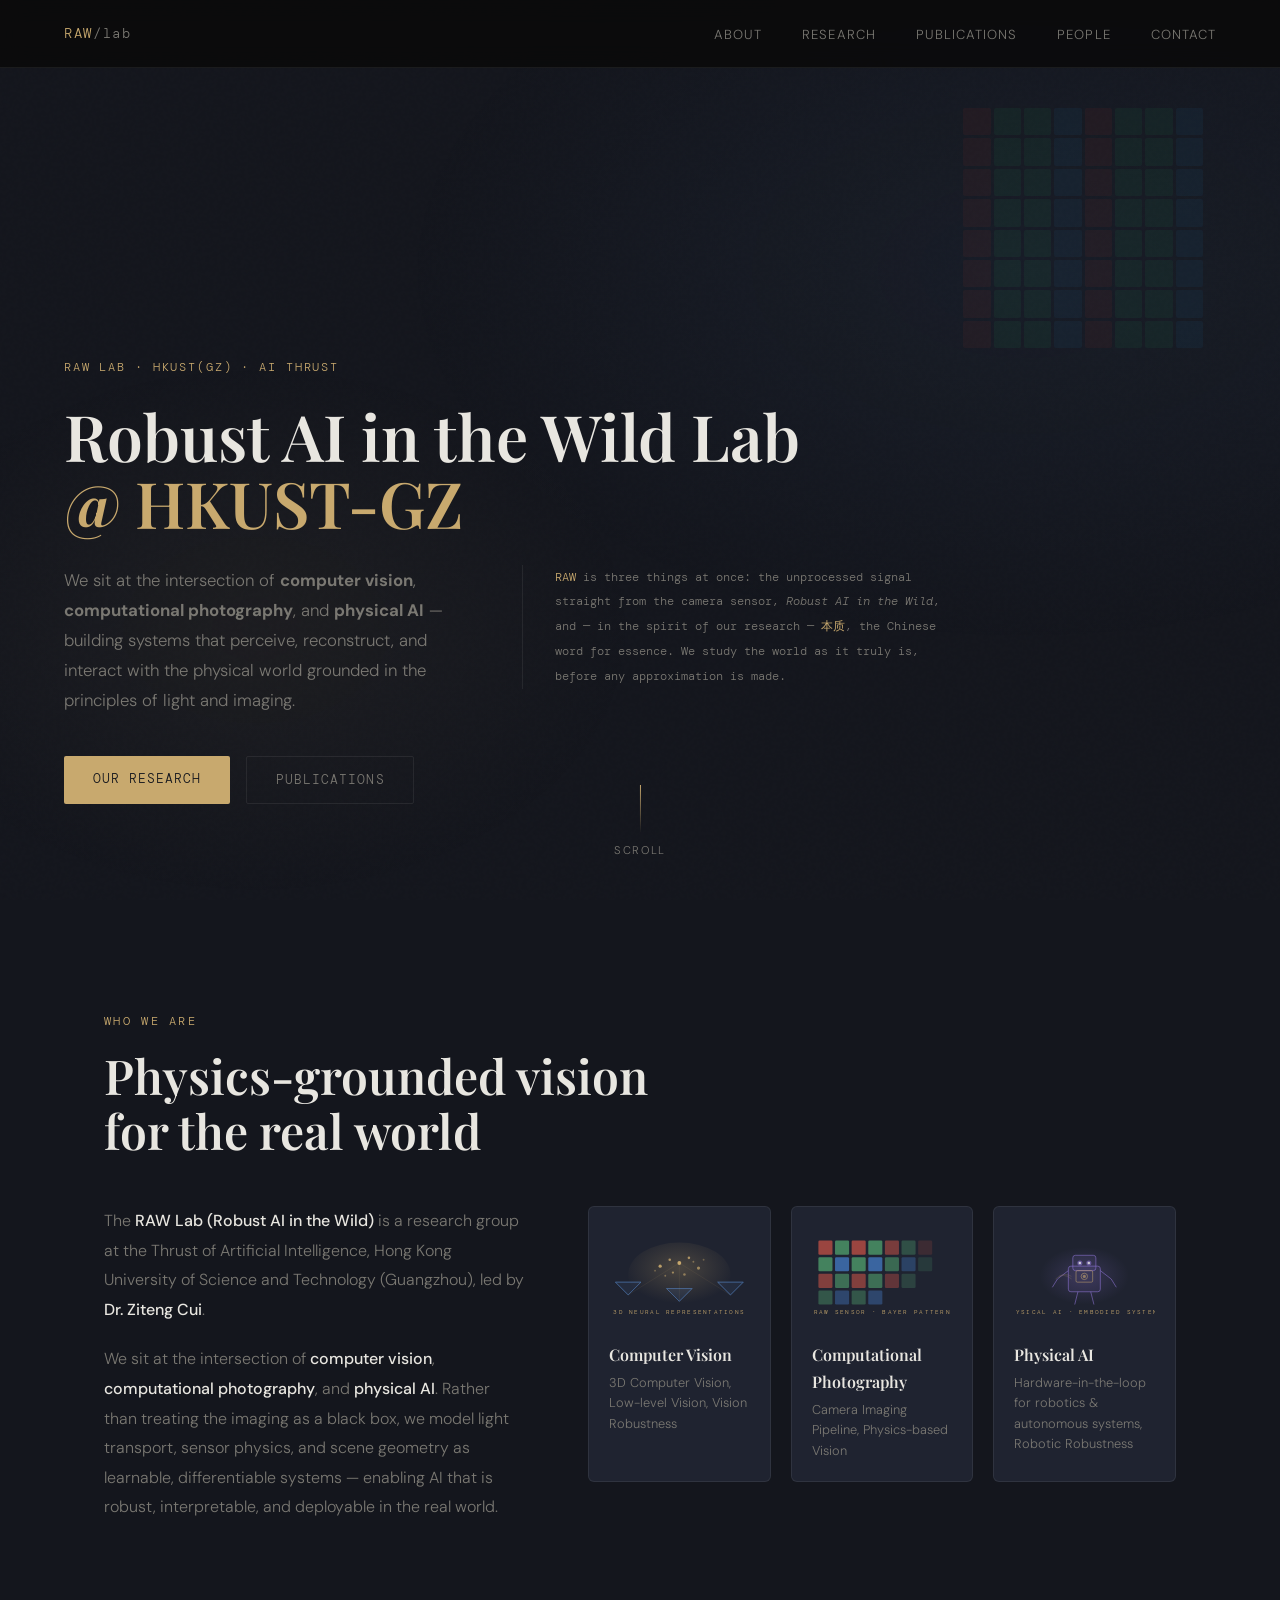
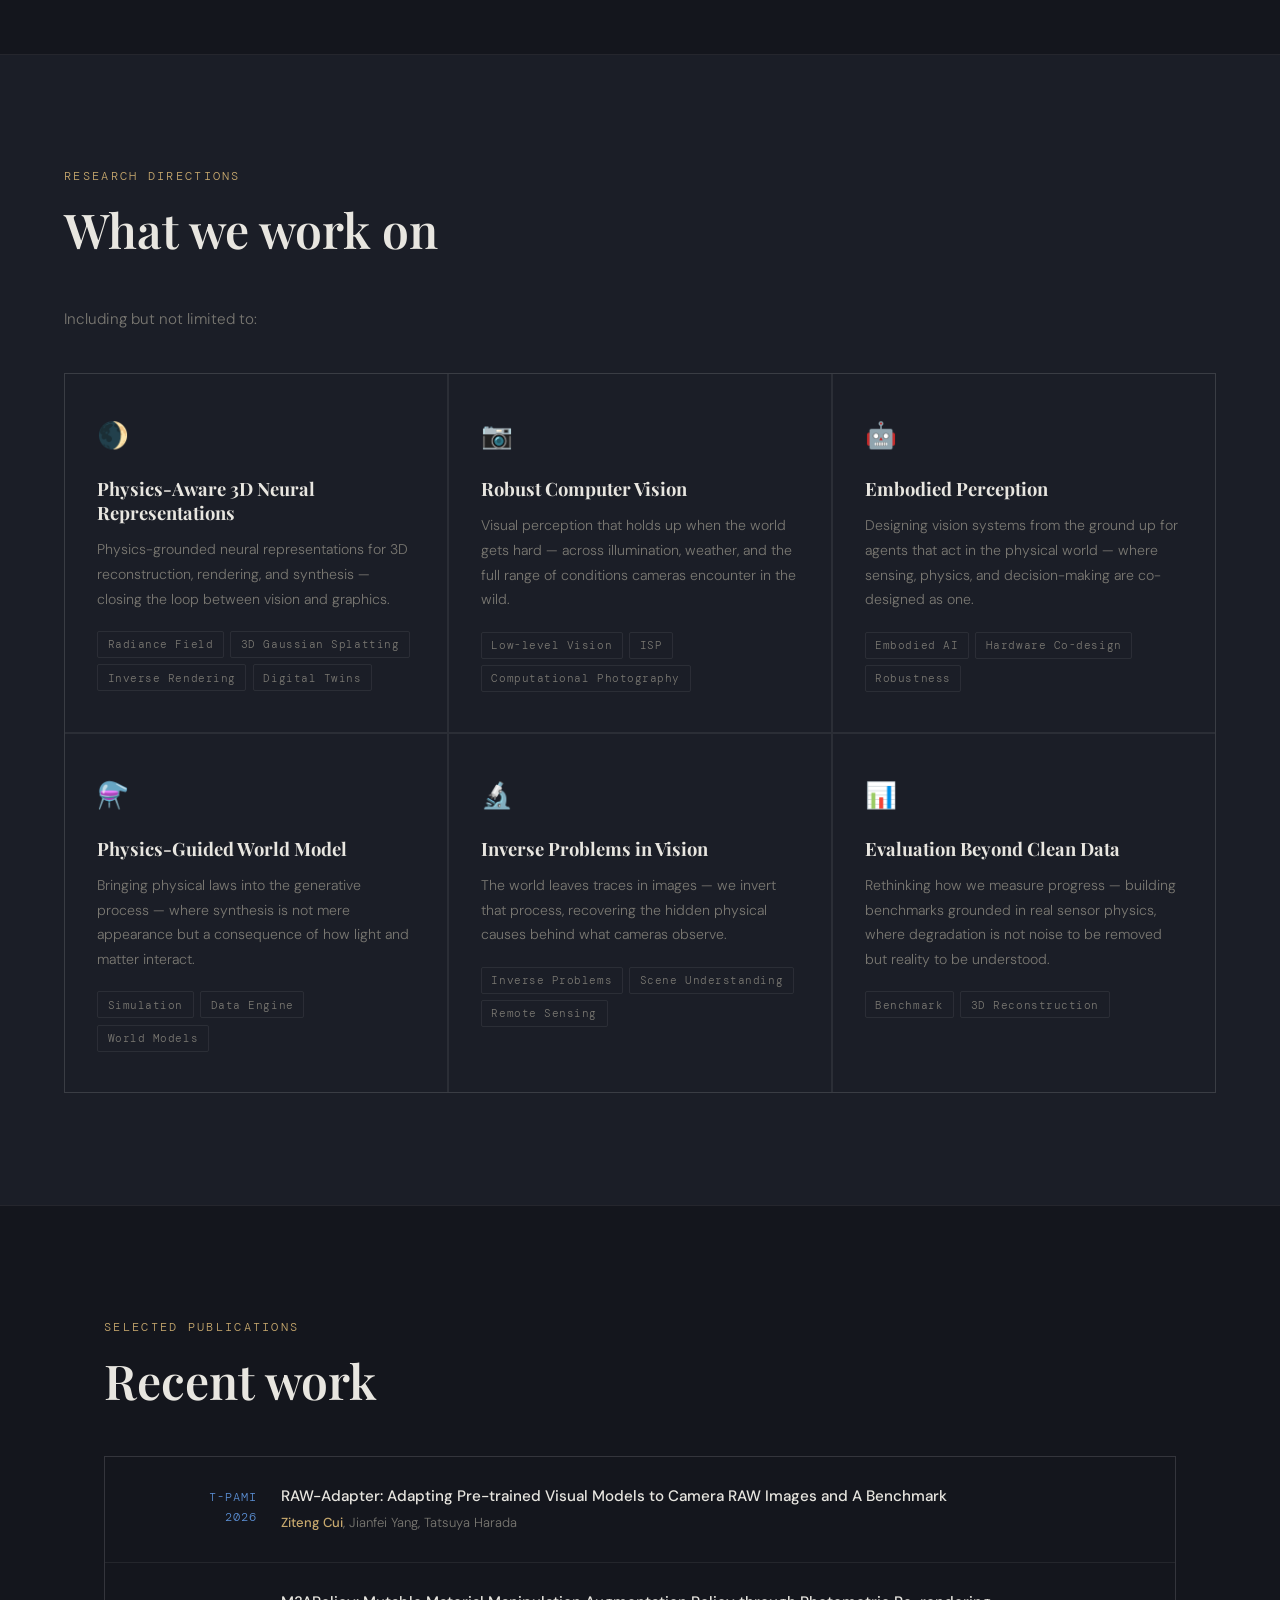
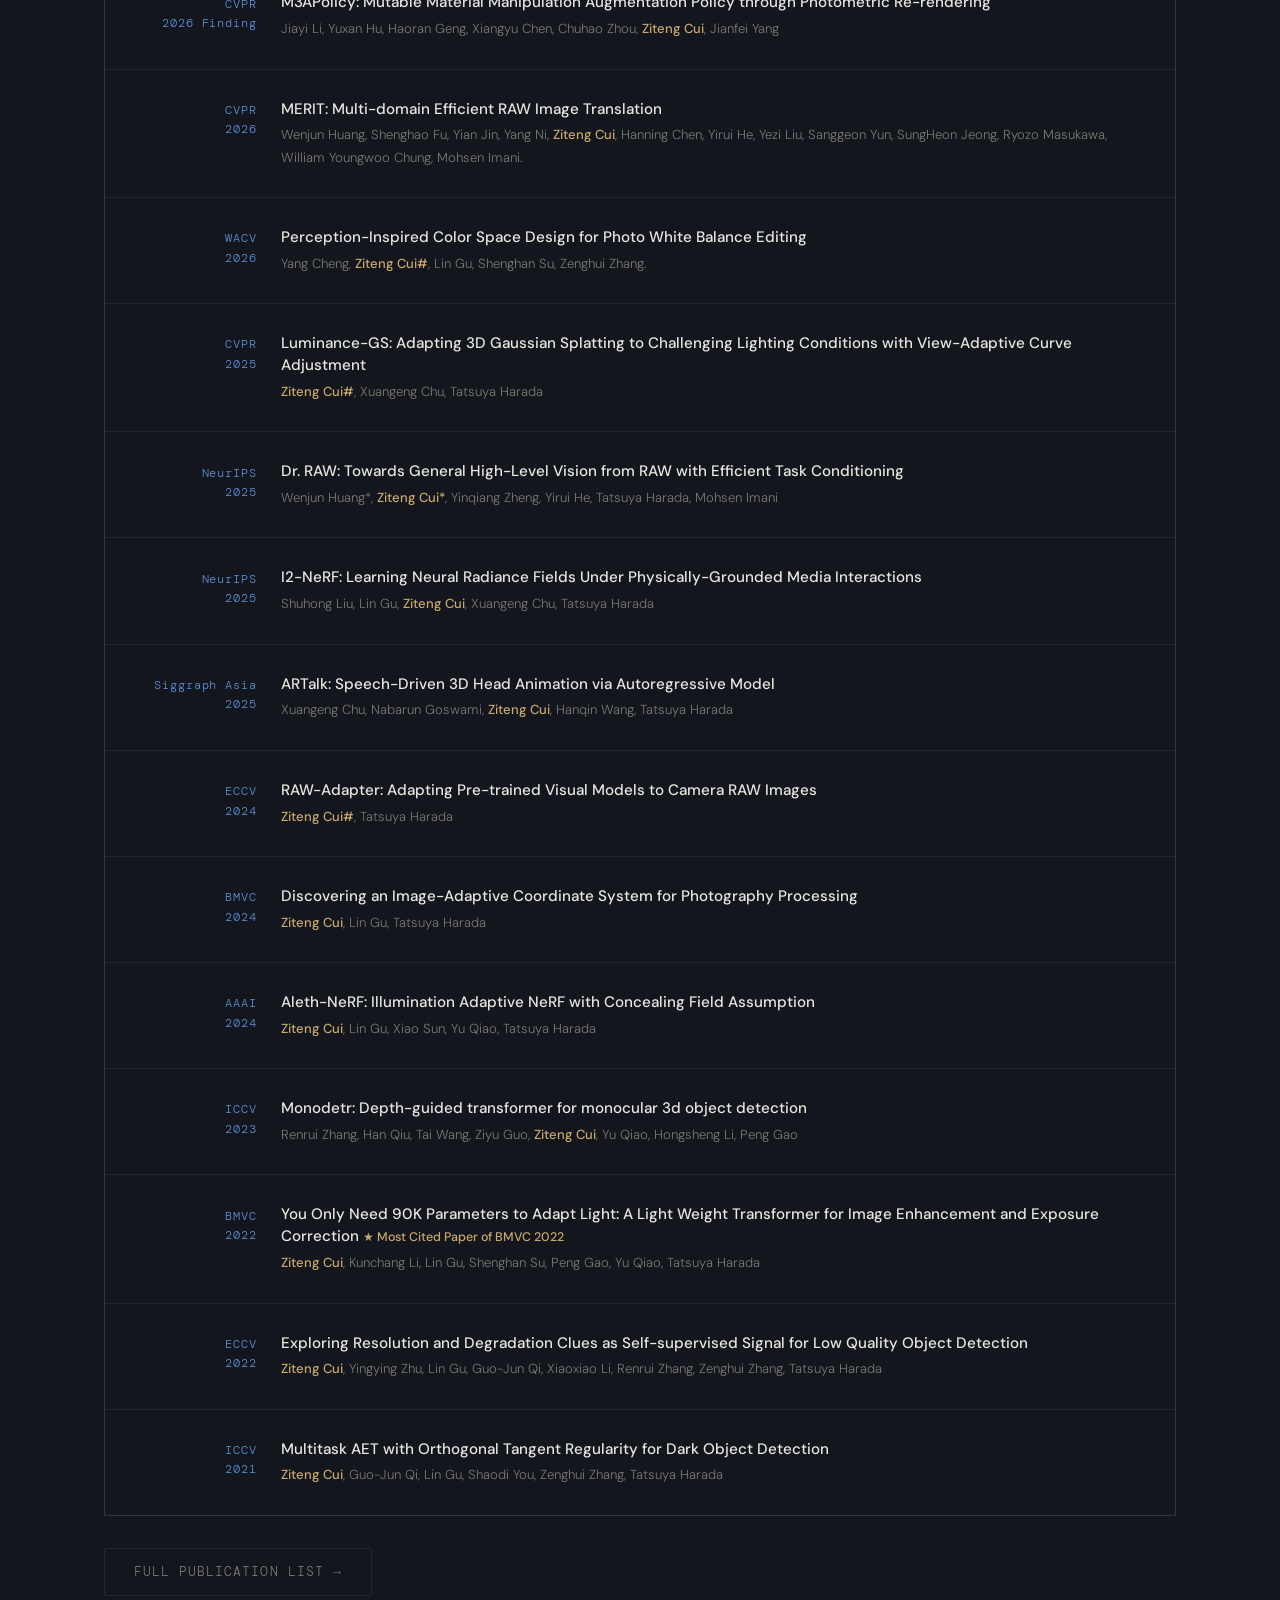
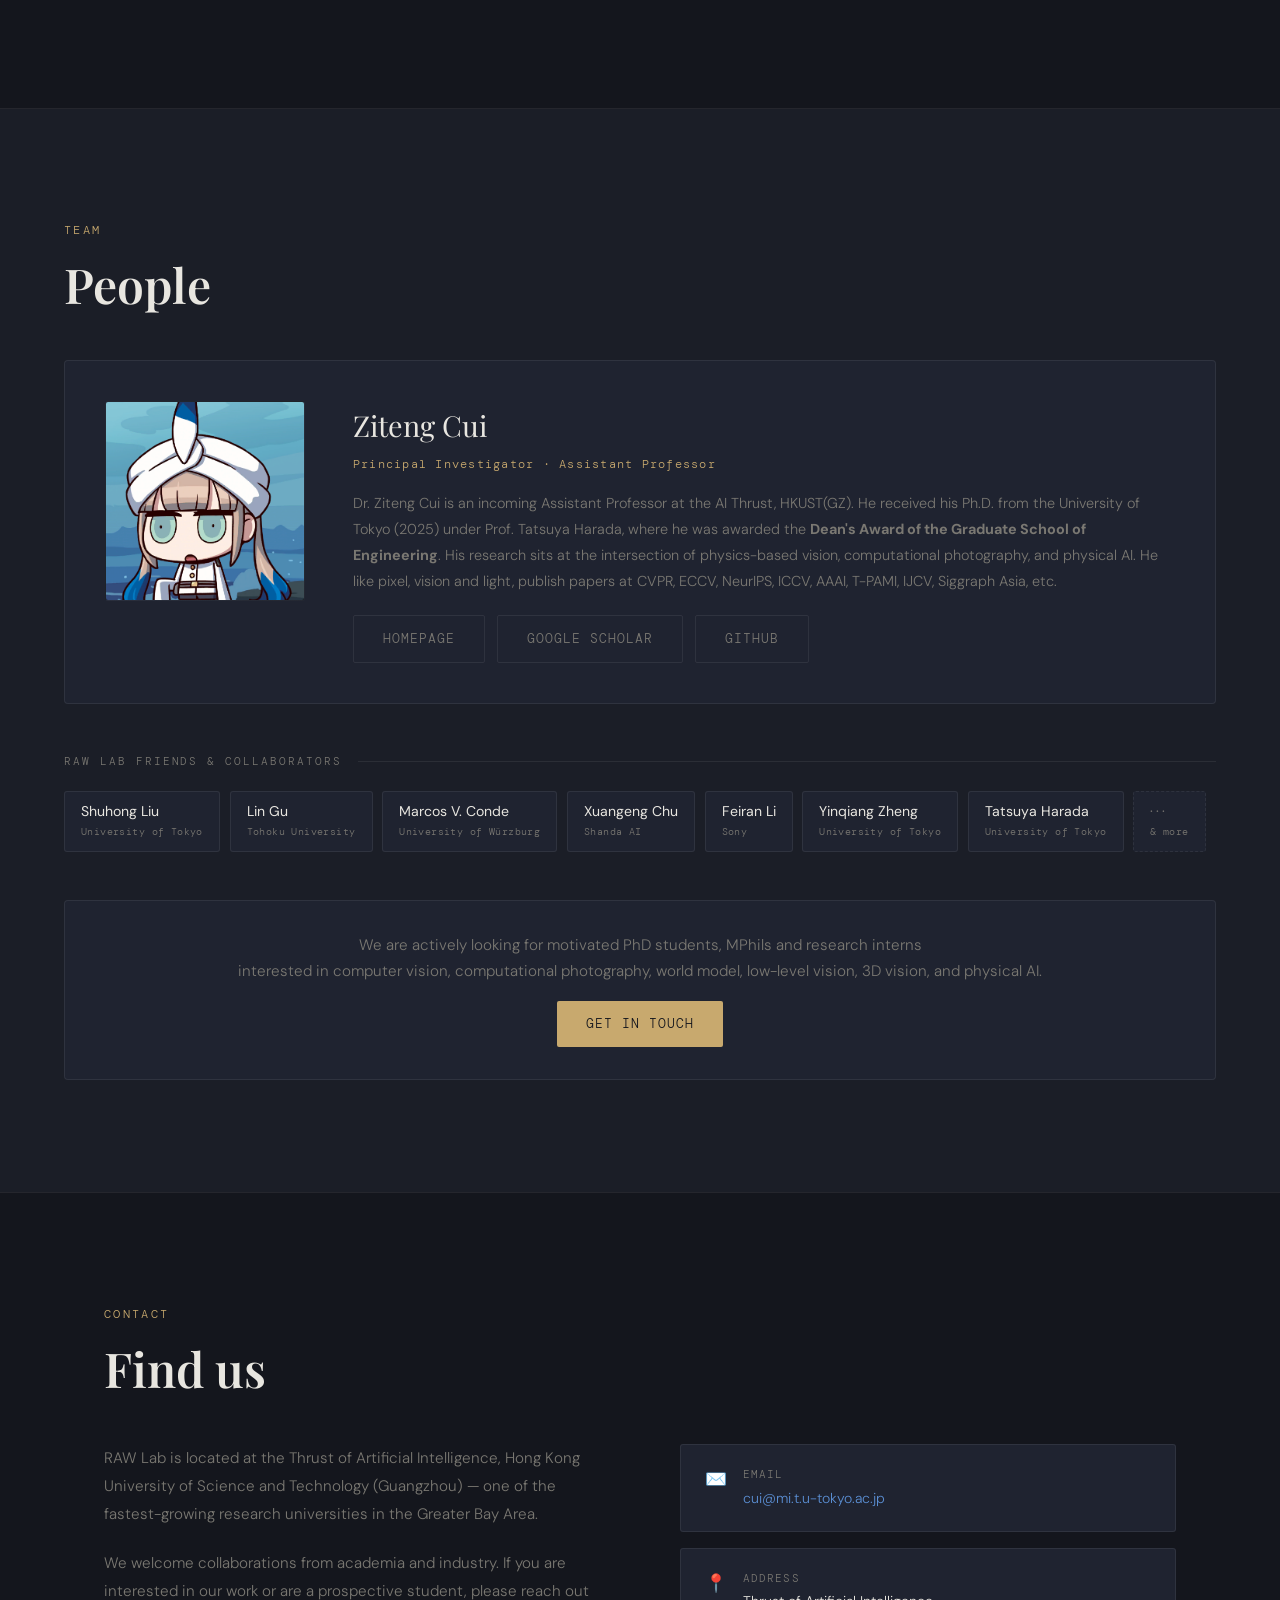
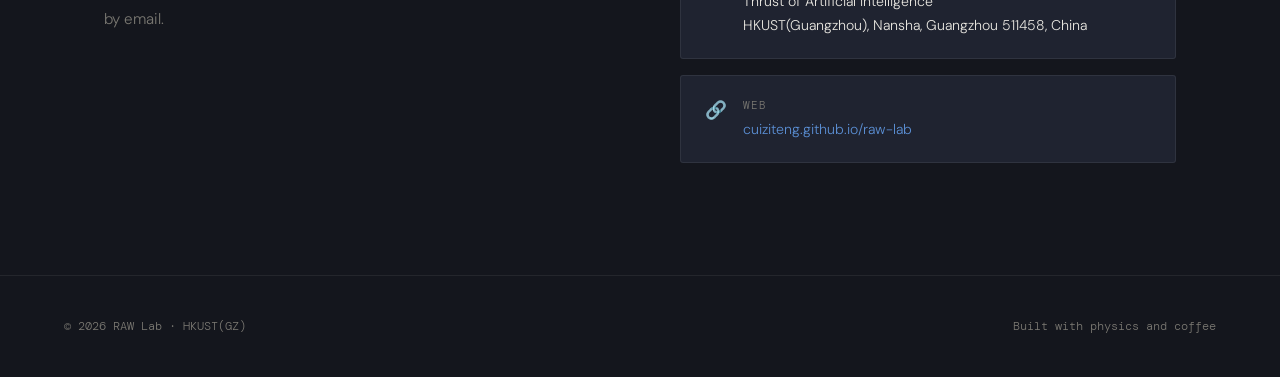
==== raw-lab/index.html @ 8337b5bf "Update index.html" ====
<!DOCTYPE html>
<html lang="en">
<head>
<meta charset="UTF-8">
<meta name="viewport" content="width=device-width, initial-scale=1.0">
<title>RAW Lab — Robust AI in the Wild</title>
<link rel="preconnect" href="https://fonts.googleapis.com">
<link href="https://fonts.googleapis.com/css2?family=Playfair+Display:wght@400;600;700&family=DM+Sans:wght@300;400;500&family=DM+Mono:wght@400;500&display=swap" rel="stylesheet">
<style>
  :root {
    --black: #14161d; --dark: #1b1e27; --card: #1f2330;
    --border: rgba(255,255,255,0.07); --accent: #c8a96e; --accent2: #5b8fd4;
    --text: #e8e6e0; --muted: #7a7872;
    --serif: 'Playfair Display', Georgia, serif;
    --sans: 'DM Sans', sans-serif; --mono: 'DM Mono', monospace;
  }
  *, *::before, *::after { box-sizing: border-box; margin: 0; padding: 0; }
  html { scroll-behavior: smooth; }
  body { background: var(--black); color: var(--text); font-family: var(--sans); font-weight: 300; line-height: 1.7; overflow-x: hidden; }
  body::before {
    content: ''; position: fixed; inset: 0; z-index: 0; pointer-events: none;
    background-image: url("data:image/svg+xml,%3Csvg viewBox='0 0 256 256' xmlns='http://www.w3.org/2000/svg'%3E%3Cfilter id='noise'%3E%3CfeTurbulence type='fractalNoise' baseFrequency='0.9' numOctaves='4' stitchTiles='stitch'/%3E%3C/filter%3E%3Crect width='100%25' height='100%25' filter='url(%23noise)' opacity='0.03'/%3E%3C/svg%3E");
    opacity: 0.4;
  }
  nav {
    position: fixed; top: 0; left: 0; right: 0; z-index: 100;
    display: flex; align-items: center; justify-content: space-between;
    padding: 1.25rem 4rem; background: rgba(10,10,10,0.85);
    backdrop-filter: blur(12px); border-bottom: 1px solid var(--border);
  }
  .nav-logo { font-family: var(--mono); font-size: 0.85rem; letter-spacing: 0.12em; color: var(--accent); text-decoration: none; }
  .nav-logo span { color: var(--muted); }
  .nav-links { display: flex; gap: 2.5rem; list-style: none; }
  .nav-links a { color: var(--muted); text-decoration: none; font-size: 0.82rem; letter-spacing: 0.08em; text-transform: uppercase; transition: color 0.2s; }
  .nav-links a:hover { color: var(--text); }
  .hero { min-height: 100vh; display: flex; flex-direction: column; justify-content: flex-end; padding: 0 4rem 6rem; position: relative; overflow: hidden; }
  .hero-bg {
    position: absolute; inset: 0; z-index: 0;
    background: radial-gradient(ellipse 70% 60% at 80% 30%, rgba(91,143,212,0.06) 0%, transparent 70%), radial-gradient(ellipse 50% 50% at 20% 70%, rgba(200,169,110,0.05) 0%, transparent 60%);
  }
  .bayer { position: absolute; top: 12%; right: 6%; z-index: 0; opacity: 0.07; width: 240px; height: 240px; display: grid; grid-template-columns: repeat(8,1fr); gap: 3px; }
  .bayer-cell { border-radius: 2px; animation: blink 4s infinite; }
  .bayer-cell.r { background: #c0392b; animation-delay: calc(var(--i)*0.15s); }
  .bayer-cell.g { background: #27ae60; animation-delay: calc(var(--i)*0.1s); }
  .bayer-cell.b { background: #2980b9; animation-delay: calc(var(--i)*0.2s); }
  @keyframes blink { 0%,100% { opacity:1; } 50% { opacity:0.3; } }
  .hero-tag { font-family: var(--mono); font-size: 0.78rem; color: var(--accent); letter-spacing: 0.15em; text-transform: uppercase; margin-bottom: 1.5rem; position: relative; z-index: 1; }
  .hero-title { font-family: var(--serif); font-size: clamp(2.5rem, 5vw, 4.5rem); font-weight: 600; line-height: 1.05; position: relative; z-index: 1; max-width: 820px; }
  .hero-title em { font-style: normal; color: var(--accent); }
  .hero-sub-row { display: flex; gap: 3rem; max-width: 900px; position: relative; z-index: 1; margin-top: 1.75rem; align-items: flex-start; }
  .hero-sub { font-size: 1.05rem; color: var(--muted); line-height: 1.8; flex: 1; margin: 0; }
  .hero-sub-mono { font-family: var(--mono); font-size: 0.78rem; color: var(--muted); line-height: 2; flex: 1; border-left: 1px solid var(--border); padding-left: 2rem; }
  @media (max-width: 900px) {
    .hero-sub-row { flex-direction: column; gap: 1.25rem; }
    .hero-sub-mono { border-left: none; padding-left: 0; border-top: 1px solid var(--border); padding-top: 1rem; }
  }
  .hero-ctas { margin-top: 2.5rem; display: flex; gap: 1rem; position: relative; z-index: 1; }
  .btn { display: inline-block; padding: 0.75rem 1.8rem; font-size: 0.82rem; letter-spacing: 0.08em; text-transform: uppercase; text-decoration: none; border-radius: 2px; transition: all 0.2s; font-family: var(--mono); }
  .btn-primary { background: var(--accent); color: var(--black); }
  .btn-primary:hover { background: #dfc087; }
  .btn-outline { border: 1px solid var(--border); color: var(--muted); }
  .btn-outline:hover { border-color: var(--muted); color: var(--text); }
  .hero-scroll { position: absolute; bottom: 2.5rem; left: 50%; transform: translateX(-50%); z-index: 1; display: flex; flex-direction: column; align-items: center; gap: 0.5rem; }
  .hero-scroll span { font-size: 0.7rem; color: var(--muted); letter-spacing: 0.15em; text-transform: uppercase; }
  .scroll-line { width: 1px; height: 48px; background: linear-gradient(to bottom, var(--accent), transparent); animation: scrolldown 2s ease-in-out infinite; }
  @keyframes scrolldown { 0%,100%{transform:scaleY(1);opacity:1} 50%{transform:scaleY(0.4);opacity:0.3} }
  section { padding: 7rem 4rem; position: relative; z-index: 1; }
  .section-label { font-family: var(--mono); font-size: 0.72rem; color: var(--accent); letter-spacing: 0.2em; text-transform: uppercase; margin-bottom: 1rem; }
  .section-title { font-family: var(--serif); font-size: clamp(2rem, 4vw, 3rem); font-weight: 600; line-height: 1.15; margin-bottom: 3rem; }
  .divider { width: 100%; height: 1px; background: var(--border); }
  .visual-cards { display: grid; grid-template-columns: repeat(3,1fr); gap: 1.25rem; }
  .vis-card { background: var(--card); border: 1px solid var(--border); border-radius: 6px; padding: 1.5rem 1.25rem 1.25rem; transition: border-color 0.3s, transform 0.3s; cursor: default; }
  .vis-card:hover { border-color: rgba(200,169,110,0.3); transform: translateY(-3px); }
  .vis-card svg { width: 100%; height: auto; margin-bottom: 0.75rem; }
  .vis-label { font-family: var(--serif); font-size: 1rem; font-weight: 600; margin-bottom: 0.3rem; color: var(--text); }
  .vis-sub { font-size: 0.8rem; color: var(--muted); line-height: 1.6; }
  #about { max-width: 1200px; margin: 0 auto; }
  .about-grid { display: grid; grid-template-columns: 1fr 1.4fr; gap: 4rem; align-items: start; }
  .about-text p { color: var(--muted); font-size: 1rem; margin-bottom: 1.25rem; line-height: 1.85; }
  .about-text p strong { color: var(--text); font-weight: 500; }
  #research { background: var(--dark); }
  .research-inner { max-width: 1200px; margin: 0 auto; }
  .research-grid { display: grid; grid-template-columns: repeat(3,1fr); gap: 1.5px; background: var(--border); border: 1px solid var(--border); }
  .research-card { background: var(--dark); padding: 2.5rem 2rem; transition: background 0.25s; position: relative; overflow: hidden; }
  .research-card::before { content: ''; position: absolute; top: 0; left: 0; right: 0; height: 2px; background: var(--accent); transform: scaleX(0); transform-origin: left; transition: transform 0.3s; }
  .research-card:hover { background: var(--card); }
  .research-card:hover::before { transform: scaleX(1); }
  .research-icon { font-size: 1.6rem; margin-bottom: 1.25rem; display: block; }
  .research-card h3 { font-family: var(--serif); font-size: 1.15rem; margin-bottom: 0.75rem; line-height: 1.3; }
  .research-card p { font-size: 0.88rem; color: var(--muted); line-height: 1.75; }
  .research-tags { display: flex; flex-wrap: wrap; gap: 0.4rem; margin-top: 1.25rem; }
  .tag { font-family: var(--mono); font-size: 0.68rem; padding: 0.2rem 0.6rem; border: 1px solid var(--border); color: var(--muted); border-radius: 2px; letter-spacing: 0.05em; }
  #publications { max-width: 1200px; margin: 0 auto; }
  .pub-list { display: flex; flex-direction: column; gap: 1px; background: var(--border); border: 1px solid var(--border); }
  .pub-item { background: var(--black); padding: 1.75rem 2rem; display: grid; grid-template-columns: 120px 1fr auto; gap: 1.5rem; align-items: start; transition: background 0.2s; }
  .pub-item:hover { background: var(--card); }
  .pub-venue { font-family: var(--mono); font-size: 0.72rem; color: var(--accent2); letter-spacing: 0.08em; padding-top: 0.2rem; text-align: right; }
  .pub-title { font-size: 0.95rem; font-weight: 500; margin-bottom: 0.3rem; line-height: 1.45; }
  .pub-authors { font-size: 0.82rem; color: var(--muted); }
  .pub-authors strong { color: var(--accent); font-weight: 500; }
  #people { background: var(--dark); }
  .people-inner { max-width: 1200px; margin: 0 auto; }
  .pi-card { display: grid; grid-template-columns: 200px 1fr; gap: 3rem; background: var(--card); border: 1px solid var(--border); padding: 2.5rem; border-radius: 4px; margin-bottom: 3rem; }
  .pi-photo { width: 200px; height: 200px; border-radius: 3px; background: linear-gradient(135deg, #1a1f2e, #0d1117); border: 1px solid var(--border); display: flex; align-items: center; justify-content: center; overflow: hidden; }
  .pi-photo img { width: 100%; height: 100%; object-fit: cover; }
  .pi-name { font-family: var(--serif); font-size: 1.8rem; margin-bottom: 0.25rem; }
  .pi-role { font-family: var(--mono); font-size: 0.78rem; color: var(--accent); letter-spacing: 0.1em; margin-bottom: 1rem; }
  .pi-bio { font-size: 0.9rem; color: var(--muted); line-height: 1.8; margin-bottom: 1.25rem; }
  .pi-links { display: flex; gap: 0.75rem; flex-wrap: wrap; }
  .friends-label { font-family: var(--mono); font-size: 0.68rem; color: var(--muted); letter-spacing: 0.18em; text-transform: uppercase; margin: 3rem 0 1.25rem; display: flex; align-items: center; gap: 1rem; }
  .friends-label::after { content: ''; flex: 1; height: 1px; background: var(--border); }
  .friends-grid { display: flex; flex-wrap: wrap; gap: 0.6rem; }
  .friend-chip { display: flex; flex-direction: column; padding: 0.65rem 1rem; background: var(--card); border: 1px solid var(--border); border-radius: 3px; transition: border-color 0.2s, transform 0.2s; text-decoration: none; }
  .friend-chip:hover { border-color: rgba(200,169,110,0.35); transform: translateY(-2px); }
  .friend-name { font-size: 0.88rem; color: var(--text); font-weight: 400; line-height: 1.3; white-space: nowrap; }
  .friend-inst { font-family: var(--mono); font-size: 0.65rem; color: var(--muted); margin-top: 0.2rem; letter-spacing: 0.04em; }
  #contact { max-width: 1200px; margin: 0 auto; }
  .contact-grid { display: grid; grid-template-columns: 1fr 1fr; gap: 5rem; }
  .contact-text p { color: var(--muted); font-size: 0.95rem; line-height: 1.85; margin-bottom: 1.25rem; }
  .contact-info { display: flex; flex-direction: column; gap: 1rem; }
  .contact-item { display: flex; gap: 1rem; align-items: flex-start; padding: 1.25rem 1.5rem; background: var(--card); border: 1px solid var(--border); border-radius: 3px; }
  .contact-item-icon { font-size: 1.1rem; flex-shrink: 0; }
  .contact-item-label { font-family: var(--mono); font-size: 0.68rem; color: var(--muted); text-transform: uppercase; letter-spacing: 0.1em; margin-bottom: 0.2rem; }
  .contact-item-val { font-size: 0.88rem; color: var(--text); }
  .contact-item-val a { color: var(--accent2); text-decoration: none; }
  .contact-item-val a:hover { text-decoration: underline; }
  footer { padding: 2.5rem 4rem; border-top: 1px solid var(--border); display: flex; justify-content: space-between; align-items: center; position: relative; z-index: 1; }
  footer p { font-size: 0.78rem; color: var(--muted); font-family: var(--mono); }
  .reveal { opacity: 0; transform: translateY(24px); transition: opacity 0.7s ease, transform 0.7s ease; }
  .reveal.visible { opacity: 1; transform: none; }
  @media (max-width: 900px) {
    nav { padding: 1rem 1.5rem; } .nav-links { display: none; }
    section { padding: 5rem 1.5rem; } .hero { padding: 0 1.5rem 5rem; }
    .about-grid, .contact-grid, .pi-card { grid-template-columns: 1fr; gap: 2rem; }
    .research-grid { grid-template-columns: 1fr; }
    .pub-item { grid-template-columns: 1fr; } .pub-venue { text-align: left; }
    footer { flex-direction: column; gap: 1rem; text-align: center; padding: 2rem 1.5rem; }
  }
</style>
</head>
<body>

<nav>
  <a class="nav-logo" href="#">RAW<span>/lab</span></a>
  <ul class="nav-links">
    <li><a href="#about">About</a></li>
    <li><a href="#research">Research</a></li>
    <li><a href="#publications">Publications</a></li>
    <li><a href="#people">People</a></li>
    <li><a href="#contact">Contact</a></li>
  </ul>
</nav>

<div class="hero">
  <div class="hero-bg"></div>
  <div class="bayer" id="bayer"></div>
  <div class="hero-tag">RAW Lab · HKUST(GZ) · AI Thrust</div>
  <h1 class="hero-title">Robust AI in the Wild Lab<br><em>@ HKUST-GZ</em></h1>
  <div class="hero-sub-row">
    <p class="hero-sub">
      We sit at the intersection of <strong>computer vision</strong>,
      <strong>computational photography</strong>, and <strong>physical AI</strong> —
      building systems that perceive, reconstruct, and interact with
      the physical world grounded in the principles of light and imaging.
    </p>
    <p class="hero-sub hero-sub-mono">
      <span style="color:#c8a96e">RAW</span> is three things at once:
      the unprocessed signal straight from the camera sensor,
      <em>Robust AI in the Wild</em>, and — in the spirit of our research —
      <span style="color:#c8a96e">本质</span>,
      the Chinese word for essence.
      We study the world as it truly is, before any approximation is made.
    </p>
  </div>
  <div class="hero-ctas">
    <a href="#research" class="btn btn-primary">Our Research</a>
    <a href="#publications" class="btn btn-outline">Publications</a>
  </div>
  <div class="hero-scroll">
    <div class="scroll-line"></div>
    <span>Scroll</span>
  </div>
</div>

<section id="about">
  <div class="reveal">
    <div class="section-label">Who We Are</div>
    <h2 class="section-title">Physics-grounded vision<br>for the real world</h2>
  </div>
  <div class="about-grid reveal">
    <div class="about-text">
      <p>The <strong>RAW Lab (Robust AI in the Wild)</strong> is a research group at the Thrust of Artificial Intelligence, Hong Kong University of Science and Technology (Guangzhou), led by <strong>Dr. Ziteng Cui</strong>.</p>
      <p>We sit at the intersection of <strong>computer vision</strong>, <strong>computational photography</strong>, and <strong>physical AI</strong>. Rather than treating the imaging as a black box, we model light transport, sensor physics, and scene geometry as learnable, differentiable systems — enabling AI that is robust, interpretable, and deployable in the real world.</p>
    </div>
    <div class="visual-cards">

      <!-- Card 1: Computer Vision → 3D point cloud SVG -->
      <div class="vis-card">
        <svg viewBox="0 0 220 140" xmlns="http://www.w3.org/2000/svg">
          <defs>
            <radialGradient id="orb" cx="50%" cy="40%" r="55%">
              <stop offset="0%" stop-color="#c8a96e" stop-opacity="0.25"/>
              <stop offset="100%" stop-color="#c8a96e" stop-opacity="0"/>
            </radialGradient>
          </defs>
          <ellipse cx="110" cy="68" rx="80" ry="50" fill="url(#orb)"/>
          <g stroke="#5b8fd4" stroke-width="0.8" fill="none" opacity="0.7">
            <polygon points="30,100 10,80 50,80" fill="#5b8fd4" fill-opacity="0.12"/>
            <line x1="30" y1="100" x2="10" y2="80"/><line x1="30" y1="100" x2="50" y2="80"/><line x1="10" y1="80" x2="50" y2="80"/>
            <polygon points="190,100 170,80 210,80" fill="#5b8fd4" fill-opacity="0.12"/>
            <line x1="190" y1="100" x2="170" y2="80"/><line x1="190" y1="100" x2="210" y2="80"/><line x1="170" y1="80" x2="210" y2="80"/>
            <polygon points="110,110 90,90 130,90" fill="#5b8fd4" fill-opacity="0.15"/>
            <line x1="110" y1="110" x2="90" y2="90"/><line x1="110" y1="110" x2="130" y2="90"/><line x1="90" y1="90" x2="130" y2="90"/>
          </g>
          <g fill="#c8a96e">
            <circle cx="80" cy="55" r="2.5" opacity="0.9"/><circle cx="95" cy="45" r="2" opacity="0.8"/>
            <circle cx="110" cy="50" r="3" opacity="1"/><circle cx="125" cy="42" r="2" opacity="0.8"/>
            <circle cx="140" cy="58" r="2.5" opacity="0.7"/><circle cx="100" cy="65" r="1.8" opacity="0.7"/>
            <circle cx="118" cy="68" r="2" opacity="0.6"/><circle cx="132" cy="48" r="1.5" opacity="0.5"/>
            <circle cx="88" cy="70" r="1.5" opacity="0.5"/><circle cx="148" cy="45" r="1.5" opacity="0.4"/>
            <circle cx="72" cy="62" r="1.5" opacity="0.4"/>
          </g>
          <g stroke="#c8a96e" stroke-width="0.5" opacity="0.25">
            <line x1="30" y1="100" x2="110" y2="50"/><line x1="190" y1="100" x2="110" y2="50"/><line x1="110" y1="110" x2="110" y2="50"/>
          </g>
          <text x="110" y="130" text-anchor="middle" fill="#c8a96e" font-size="9" font-family="DM Mono, monospace" letter-spacing="2">3D NEURAL REPRESENTATIONS</text>
        </svg>
        <div class="vis-label">Computer Vision</div>
        <div class="vis-sub">3D Computer Vision, Low-level Vision, Vision Robustness</div>
      </div>

      <!-- Card 2: Computational Photography → Bayer pattern SVG -->
      <div class="vis-card">
        <svg viewBox="0 0 220 140" xmlns="http://www.w3.org/2000/svg">
          <g opacity="0.85">
            <rect x="10" y="15" width="22" height="22" rx="2" fill="#e05a4a" opacity="0.75"/>
            <rect x="36" y="15" width="22" height="22" rx="2" fill="#5ab87a" opacity="0.75"/>
            <rect x="62" y="15" width="22" height="22" rx="2" fill="#e05a4a" opacity="0.75"/>
            <rect x="88" y="15" width="22" height="22" rx="2" fill="#5ab87a" opacity="0.75"/>
            <rect x="114" y="15" width="22" height="22" rx="2" fill="#e05a4a" opacity="0.55"/>
            <rect x="140" y="15" width="22" height="22" rx="2" fill="#5ab87a" opacity="0.35"/>
            <rect x="166" y="15" width="22" height="22" rx="2" fill="#e05a4a" opacity="0.18"/>
            <rect x="10" y="41" width="22" height="22" rx="2" fill="#5ab87a" opacity="0.75"/>
            <rect x="36" y="41" width="22" height="22" rx="2" fill="#4a8be0" opacity="0.75"/>
            <rect x="62" y="41" width="22" height="22" rx="2" fill="#5ab87a" opacity="0.75"/>
            <rect x="88" y="41" width="22" height="22" rx="2" fill="#4a8be0" opacity="0.75"/>
            <rect x="114" y="41" width="22" height="22" rx="2" fill="#5ab87a" opacity="0.55"/>
            <rect x="140" y="41" width="22" height="22" rx="2" fill="#4a8be0" opacity="0.35"/>
            <rect x="166" y="41" width="22" height="22" rx="2" fill="#5ab87a" opacity="0.18"/>
            <rect x="10" y="67" width="22" height="22" rx="2" fill="#e05a4a" opacity="0.6"/>
            <rect x="36" y="67" width="22" height="22" rx="2" fill="#5ab87a" opacity="0.6"/>
            <rect x="62" y="67" width="22" height="22" rx="2" fill="#e05a4a" opacity="0.6"/>
            <rect x="88" y="67" width="22" height="22" rx="2" fill="#5ab87a" opacity="0.6"/>
            <rect x="114" y="67" width="22" height="22" rx="2" fill="#e05a4a" opacity="0.4"/>
            <rect x="140" y="67" width="22" height="22" rx="2" fill="#5ab87a" opacity="0.25"/>
            <rect x="10" y="93" width="22" height="22" rx="2" fill="#5ab87a" opacity="0.4"/>
            <rect x="36" y="93" width="22" height="22" rx="2" fill="#4a8be0" opacity="0.4"/>
            <rect x="62" y="93" width="22" height="22" rx="2" fill="#5ab87a" opacity="0.4"/>
            <rect x="88" y="93" width="22" height="22" rx="2" fill="#4a8be0" opacity="0.4"/>
          </g>
          <text x="110" y="130" text-anchor="middle" fill="#c8a96e" font-size="9" font-family="DM Mono, monospace" letter-spacing="2">RAW SENSOR · BAYER PATTERN</text>
        </svg>
        <div class="vis-label">Computational Photography</div>
        <div class="vis-sub">Camera Imaging Pipeline, Physics-based Vision</div>
      </div>

      <!-- Card 3: Physical AI → robot SVG (unchanged) -->
      <div class="vis-card">
        <svg viewBox="0 0 220 140" xmlns="http://www.w3.org/2000/svg">
          <defs>
            <radialGradient id="glow-ai" cx="50%" cy="50%" r="50%">
              <stop offset="0%" stop-color="#9b7fe8" stop-opacity="0.2"/>
              <stop offset="100%" stop-color="#9b7fe8" stop-opacity="0"/>
            </radialGradient>
          </defs>
          <ellipse cx="110" cy="70" rx="70" ry="45" fill="url(#glow-ai)"/>
          <g stroke="#9b7fe8" stroke-width="1" fill="none" opacity="0.8">
            <rect x="85" y="55" width="50" height="40" rx="4" fill="#9b7fe8" fill-opacity="0.07"/>
            <rect x="92" y="38" width="36" height="24" rx="4" fill="#9b7fe8" fill-opacity="0.1"/>
            <circle cx="103" cy="50" r="4" fill="#9b7fe8" fill-opacity="0.6" stroke="none"/>
            <circle cx="117" cy="50" r="4" fill="#9b7fe8" fill-opacity="0.6" stroke="none"/>
            <circle cx="103" cy="50" r="2" fill="#fff" fill-opacity="0.9" stroke="none"/>
            <circle cx="117" cy="50" r="2" fill="#fff" fill-opacity="0.9" stroke="none"/>
            <line x1="85" y1="62" x2="68" y2="75"/><line x1="68" y1="75" x2="60" y2="88"/>
            <line x1="135" y1="62" x2="152" y2="75"/><line x1="152" y1="75" x2="160" y2="88"/>
            <line x1="100" y1="95" x2="95" y2="115"/><line x1="120" y1="95" x2="125" y2="115"/>
          </g>
          <g transform="translate(97,62)">
            <rect width="26" height="18" rx="2" fill="none" stroke="#c8a96e" stroke-width="1" opacity="0.8"/>
            <circle cx="13" cy="9" r="5" fill="none" stroke="#c8a96e" stroke-width="1" opacity="0.8"/>
            <circle cx="13" cy="9" r="2.5" fill="#c8a96e" opacity="0.6"/>
          </g>
          <g stroke="#c8a96e" stroke-width="0.7" fill="none" opacity="0.4">
            <path d="M 70 71 Q 80 65 90 71"/><path d="M 65 75 Q 77 64 90 75"/>
          </g>
          <text x="110" y="130" text-anchor="middle" fill="#c8a96e" font-size="9" font-family="DM Mono, monospace" letter-spacing="2">PHYSICAL AI · EMBODIED SYSTEMS</text>
        </svg>
        <div class="vis-label">Physical AI</div>
        <div class="vis-sub">Hardware-in-the-loop for robotics & autonomous systems, Robotic Robustness</div>
      </div>

    </div>
  </div>
</section>

<div class="divider"></div>

<section id="research">
  <div class="research-inner">
    <div class="reveal">
      <div class="section-label">Research Directions</div>
      <h2 class="section-title">What we work on</h2>
      <p style="color:var(--muted);font-size:0.95rem;max-width:680px;margin-bottom:2.5rem;line-height:1.8;">Including but not limited to:</p>
    </div>
    <div class="research-grid reveal">
      <div class="research-card">
        <span class="research-icon">🌒</span>
        <h3>Physics-Aware 3D Neural Representations</h3>
        <p>Physics-grounded neural representations for 3D reconstruction, rendering, and synthesis — closing the loop between vision and graphics.</p>
        <div class="research-tags">
          <span class="tag">Radiance Field</span><span class="tag">3D Gaussian Splatting</span>
          <span class="tag">Inverse Rendering</span><span class="tag">Digital Twins</span>
        </div>
      </div>
      <div class="research-card">
        <span class="research-icon">📷</span>
        <h3>Robust Computer Vision</h3>
        <p>Visual perception that holds up when the world gets hard — across illumination, weather, and the full range of conditions cameras encounter in the wild.</p>
        <div class="research-tags">
          <span class="tag">Low-level Vision</span><span class="tag">ISP</span><span class="tag">Computational Photography</span>
        </div>
      </div>
      <div class="research-card">
        <span class="research-icon">🤖</span>
        <h3>Embodied Perception</h3>
        <p>Designing vision systems from the ground up for agents that act in the physical world — where sensing, physics, and decision-making are co-designed as one.</p>
        <div class="research-tags">
          <span class="tag">Embodied AI</span><span class="tag">Hardware Co-design</span><span class="tag">Robustness</span>
        </div>
      </div>
      <div class="research-card">
        <span class="research-icon">⚗️</span>
        <h3>Physics-Guided World Model</h3>
        <p>Bringing physical laws into the generative process — where synthesis is not mere appearance but a consequence of how light and matter interact.</p>
        <div class="research-tags">
          <span class="tag">Simulation</span><span class="tag">Data Engine</span><span class="tag">World Models</span>
        </div>
      </div>
      <div class="research-card">
        <span class="research-icon">🔬</span>
        <h3>Inverse Problems in Vision</h3>
        <p>The world leaves traces in images — we invert that process, recovering the hidden physical causes behind what cameras observe.</p>
        <div class="research-tags">
          <span class="tag">Inverse Problems</span><span class="tag">Scene Understanding</span><span class="tag">Remote Sensing</span>
        </div>
      </div>
      <div class="research-card">
        <span class="research-icon">📊</span>
        <h3>Evaluation Beyond Clean Data</h3>
        <p>Rethinking how we measure progress — building benchmarks grounded in real sensor physics, where degradation is not noise to be removed but reality to be understood.</p>
        <div class="research-tags">
          <span class="tag">Benchmark</span><span class="tag">3D Reconstruction</span>
        </div>
      </div>
    </div>
  </div>
</section>

<div class="divider"></div>

<section id="publications">
  <div class="section-label reveal">Selected Publications</div>
  <h2 class="section-title reveal">Recent work</h2>
  <div class="pub-list reveal">
    <div class="pub-item">
      <div class="pub-venue">T-PAMI<br>2026</div>
      <div>
        <div class="pub-title">RAW-Adapter: Adapting Pre-trained Visual Models to Camera RAW Images and A Benchmark</div>
        <div class="pub-authors"><strong>Ziteng Cui</strong>, Jianfei Yang, Tatsuya Harada</div>
      </div>
    </div>
    <div class="pub-item">
      <div class="pub-venue">CVPR<br>2026 Finding</div>
      <div>
        <div class="pub-title">M3APolicy: Mutable Material Manipulation Augmentation Policy through Photometric Re-rendering</div>
        <div class="pub-authors">Jiayi Li, Yuxan Hu, Haoran Geng, Xiangyu Chen, Chuhao Zhou, <strong>Ziteng Cui</strong>, Jianfei Yang</div>
      </div>
    </div>
    <div class="pub-item">
      <div class="pub-venue">CVPR<br>2026</div>
      <div>
        <div class="pub-title">MERIT: Multi-domain Efficient RAW Image Translation</div>
        <div class="pub-authors">Wenjun Huang, Shenghao Fu, Yian Jin, Yang Ni, <strong>Ziteng Cui</strong>, Hanning Chen, Yirui He, Yezi Liu, Sanggeon Yun, SungHeon Jeong, Ryozo Masukawa, William Youngwoo Chung, Mohsen Imani.</div>
      </div>
    </div>
    <div class="pub-item">
      <div class="pub-venue">WACV<br>2026</div>
      <div>
        <div class="pub-title">Perception-Inspired Color Space Design for Photo White Balance Editing</div>
        <div class="pub-authors">Yang Cheng, <strong>Ziteng Cui#</strong>, Lin Gu, Shenghan Su, Zenghui Zhang.</div>
      </div>
    </div>
    <div class="pub-item">
      <div class="pub-venue">CVPR<br>2025</div>
      <div>
        <div class="pub-title">Luminance-GS: Adapting 3D Gaussian Splatting to Challenging Lighting Conditions with View-Adaptive Curve Adjustment</div>
        <div class="pub-authors"><strong>Ziteng Cui#</strong>, Xuangeng Chu, Tatsuya Harada</div>
      </div>
    </div>
    <div class="pub-item">
      <div class="pub-venue">NeurIPS<br>2025</div>
      <div>
        <div class="pub-title">Dr. RAW: Towards General High-Level Vision from RAW with Efficient Task Conditioning</div>
        <div class="pub-authors">Wenjun Huang*, <strong>Ziteng Cui*</strong>, Yinqiang Zheng, Yirui He, Tatsuya Harada, Mohsen Imani</div>
      </div>
    </div>
    <div class="pub-item">
      <div class="pub-venue">NeurIPS<br>2025</div>
      <div>
        <div class="pub-title">I2-NeRF: Learning Neural Radiance Fields Under Physically-Grounded Media Interactions</div>
        <div class="pub-authors">Shuhong Liu, Lin Gu, <strong>Ziteng Cui</strong>, Xuangeng Chu, Tatsuya Harada</div>
      </div>
    </div>
    <div class="pub-item">
      <div class="pub-venue">Siggraph Asia<br>2025</div>
      <div>
        <div class="pub-title">ARTalk: Speech-Driven 3D Head Animation via Autoregressive Model</div>
        <div class="pub-authors">Xuangeng Chu, Nabarun Goswami, <strong>Ziteng Cui</strong>, Hanqin Wang, Tatsuya Harada</div>
      </div>
    </div>
    <div class="pub-item">
      <div class="pub-venue">ECCV<br>2024</div>
      <div>
        <div class="pub-title">RAW-Adapter: Adapting Pre-trained Visual Models to Camera RAW Images</div>
        <div class="pub-authors"><strong>Ziteng Cui#</strong>, Tatsuya Harada</div>
      </div>
    </div>
    <div class="pub-item">
      <div class="pub-venue">BMVC<br>2024</div>
      <div>
        <div class="pub-title">Discovering an Image-Adaptive Coordinate System for Photography Processing</div>
        <div class="pub-authors"><strong>Ziteng Cui</strong>, Lin Gu, Tatsuya Harada</div>
      </div>
    </div>
    <div class="pub-item">
      <div class="pub-venue">AAAI<br>2024</div>
      <div>
        <div class="pub-title">Aleth-NeRF: Illumination Adaptive NeRF with Concealing Field Assumption</div>
        <div class="pub-authors"><strong>Ziteng Cui</strong>, Lin Gu, Xiao Sun, Yu Qiao, Tatsuya Harada</div>
      </div>
    </div>
    <div class="pub-item">
      <div class="pub-venue">ICCV<br>2023</div>
      <div>
        <div class="pub-title">Monodetr: Depth-guided transformer for monocular 3d object detection</div>
        <div class="pub-authors">Renrui Zhang, Han Qiu, Tai Wang, Ziyu Guo, <strong>Ziteng Cui</strong>, Yu Qiao, Hongsheng Li, Peng Gao</div>
      </div>
    </div>
    <div class="pub-item">
      <div class="pub-venue">BMVC<br>2022</div>
      <div>
        <div class="pub-title">You Only Need 90K Parameters to Adapt Light: A Light Weight Transformer for Image Enhancement and Exposure Correction <span style="color:var(--accent);font-size:0.78rem">★ Most Cited Paper of BMVC 2022</span></div>
        <div class="pub-authors"><strong>Ziteng Cui</strong>, Kunchang Li, Lin Gu, Shenghan Su, Peng Gao, Yu Qiao, Tatsuya Harada</div>
      </div>
    </div>
    <div class="pub-item">
      <div class="pub-venue">ECCV<br>2022</div>
      <div>
        <div class="pub-title">Exploring Resolution and Degradation Clues as Self-supervised Signal for Low Quality Object Detection</div>
        <div class="pub-authors"><strong>Ziteng Cui</strong>, Yingying Zhu, Lin Gu, Guo-Jun Qi, Xiaoxiao Li, Renrui Zhang, Zenghui Zhang, Tatsuya Harada</div>
      </div>
    </div>
    <div class="pub-item">
      <div class="pub-venue">ICCV<br>2021</div>
      <div>
        <div class="pub-title">Multitask AET with Orthogonal Tangent Regularity for Dark Object Detection</div>
        <div class="pub-authors"><strong>Ziteng Cui</strong>, Guo-Jun Qi, Lin Gu, Shaodi You, Zenghui Zhang, Tatsuya Harada</div>
      </div>
    </div>
  </div>
  <div style="margin-top:2rem;">
    <a href="https://scholar.google.com/citations?user=niXIRXgAAAAJ&hl=en" class="btn btn-outline" target="_blank">Full publication list →</a>
  </div>
</section>

<div class="divider"></div>

<section id="people">
  <div class="people-inner">
    <div class="reveal">
      <div class="section-label">Team</div>
      <h2 class="section-title">People</h2>
    </div>
    <div class="pi-card reveal">
      <div class="pi-photo">
        <img src="cui-ziteng.png" alt="Ziteng Cui" style="width:100%;height:100%;object-fit:cover;">
      </div>
      <div>
        <div class="pi-name">Ziteng Cui</div>
        <div class="pi-role">Principal Investigator · Assistant Professor</div>
        <p class="pi-bio">Dr. Ziteng Cui is an incoming Assistant Professor at the AI Thrust, HKUST(GZ). He received his Ph.D. from the University of Tokyo (2025) under Prof. Tatsuya Harada, where he was awarded the <strong>Dean's Award of the Graduate School of Engineering</strong>. His research sits at the intersection of physics-based vision, computational photography, and physical AI. He like pixel, vision and light, publish papers at CVPR, ECCV, NeurIPS, ICCV, AAAI, T-PAMI, IJCV, Siggraph Asia, etc.</p>
        <div class="pi-links">
          <a href="https://cuiziteng.github.io" class="btn btn-outline" target="_blank">Homepage</a>
          <a href="https://scholar.google.com/citations?user=niXIRXgAAAAJ&hl=en" class="btn btn-outline" target="_blank">Google Scholar</a>
          <a href="https://github.com/cuiziteng" class="btn btn-outline" target="_blank">GitHub</a>
        </div>
      </div>
    </div>

    <div class="reveal">
      <div class="friends-label">RAW Lab Friends &amp; Collaborators</div>
      <div class="friends-grid">
        <a href="https://shuhongll.github.io/" class="friend-chip" target="_blank">
          <span class="friend-name">Shuhong Liu</span><span class="friend-inst">University of Tokyo</span>
        </a>
        <a href="https://sites.google.com/view/lin-gu/home" class="friend-chip" target="_blank">
          <span class="friend-name">Lin Gu</span><span class="friend-inst">Tohoku University</span>
        </a>
        <a href="https://mv-lab.github.io/" class="friend-chip" target="_blank">
          <span class="friend-name">Marcos V. Conde</span><span class="friend-inst">University of Würzburg</span>
        </a>
        <a href="https://xg-chu.site/" class="friend-chip" target="_blank">
          <span class="friend-name">Xuangeng Chu</span><span class="friend-inst">Shanda AI</span>
        </a>
        <a href="https://sites.google.com/view/feiranlihomepage/home" class="friend-chip" target="_blank">
          <span class="friend-name">Feiran Li</span><span class="friend-inst">Sony</span>
        </a>
        <a href="https://scholar.google.co.id/citations?hl=id&user=JD-5DKcAAAAJ&view_op=list_works&sortby=pubdate" class="friend-chip" target="_blank">
          <span class="friend-name">Yinqiang Zheng</span><span class="friend-inst">University of Tokyo</span>
        </a>
        <a href="https://www.mi.t.u-tokyo.ac.jp/harada/" class="friend-chip" target="_blank">
          <span class="friend-name">Tatsuya Harada</span><span class="friend-inst">University of Tokyo</span>
        </a>
        <div class="friend-chip" style="cursor:default; border-style:dashed;">
          <span class="friend-name" style="color:var(--muted);letter-spacing:0.2em;">···</span>
          <span class="friend-inst">& more</span>
        </div>
      </div>
    </div>

    <div class="reveal" style="background:var(--card);border:1px solid var(--border);padding:2rem;border-radius:4px;text-align:center;margin-top:3rem;">
      <p style="color:var(--muted);font-size:0.95rem;margin-bottom:1rem;">
        We are actively looking for motivated PhD students, MPhils and research interns<br>
        interested in computer vision, computational photography, world model, low-level vision, 3D vision, and physical AI.
      </p>
      <a href="mailto:cui@mi.t.u-tokyo.ac.jp" class="btn btn-primary">Get in Touch</a>
    </div>
  </div>
</section>

<div class="divider"></div>

<section id="contact">
  <div class="section-label reveal">Contact</div>
  <h2 class="section-title reveal">Find us</h2>
  <div class="contact-grid reveal">
    <div class="contact-text">
      <p>RAW Lab is located at the Thrust of Artificial Intelligence, Hong Kong University of Science and Technology (Guangzhou) — one of the fastest-growing research universities in the Greater Bay Area.</p>
      <p>We welcome collaborations from academia and industry. If you are interested in our work or are a prospective student, please reach out by email.</p>
    </div>
    <div class="contact-info">
      <div class="contact-item">
        <div class="contact-item-icon">✉️</div>
        <div>
          <div class="contact-item-label">Email</div>
          <div class="contact-item-val"><a href="mailto:cui@mi.t.u-tokyo.ac.jp">cui@mi.t.u-tokyo.ac.jp</a></div>
        </div>
      </div>
      <div class="contact-item">
        <div class="contact-item-icon">📍</div>
        <div>
          <div class="contact-item-label">Address</div>
          <div class="contact-item-val">Thrust of Artificial Intelligence<br>HKUST(Guangzhou), Nansha, Guangzhou 511458, China</div>
        </div>
      </div>
      <div class="contact-item">
        <div class="contact-item-icon">🔗</div>
        <div>
          <div class="contact-item-label">Web</div>
          <div class="contact-item-val"><a href="https://cuiziteng.github.io/raw-lab/">cuiziteng.github.io/raw-lab</a></div>
        </div>
      </div>
    </div>
  </div>
</section>

<footer>
  <p>© 2026 RAW Lab · HKUST(GZ)</p>
  <p>Built with physics and coffee</p>
</footer>

<script>
const bayer = document.getElementById('bayer');
const pattern = ['r','g','g','b'];
for(let i=0;i<64;i++){
  const cell = document.createElement('div');
  cell.className = 'bayer-cell ' + pattern[i%4];
  cell.style.setProperty('--i', i);
  bayer.appendChild(cell);
}
const reveals = document.querySelectorAll('.reveal');
const observer = new IntersectionObserver(entries => {
  entries.forEach((e, i) => {
    if(e.isIntersecting) setTimeout(() => e.target.classList.add('visible'), i * 80);
  });
}, { threshold: 0.1 });
reveals.forEach(el => observer.observe(el));
</script>
</body>
</html>
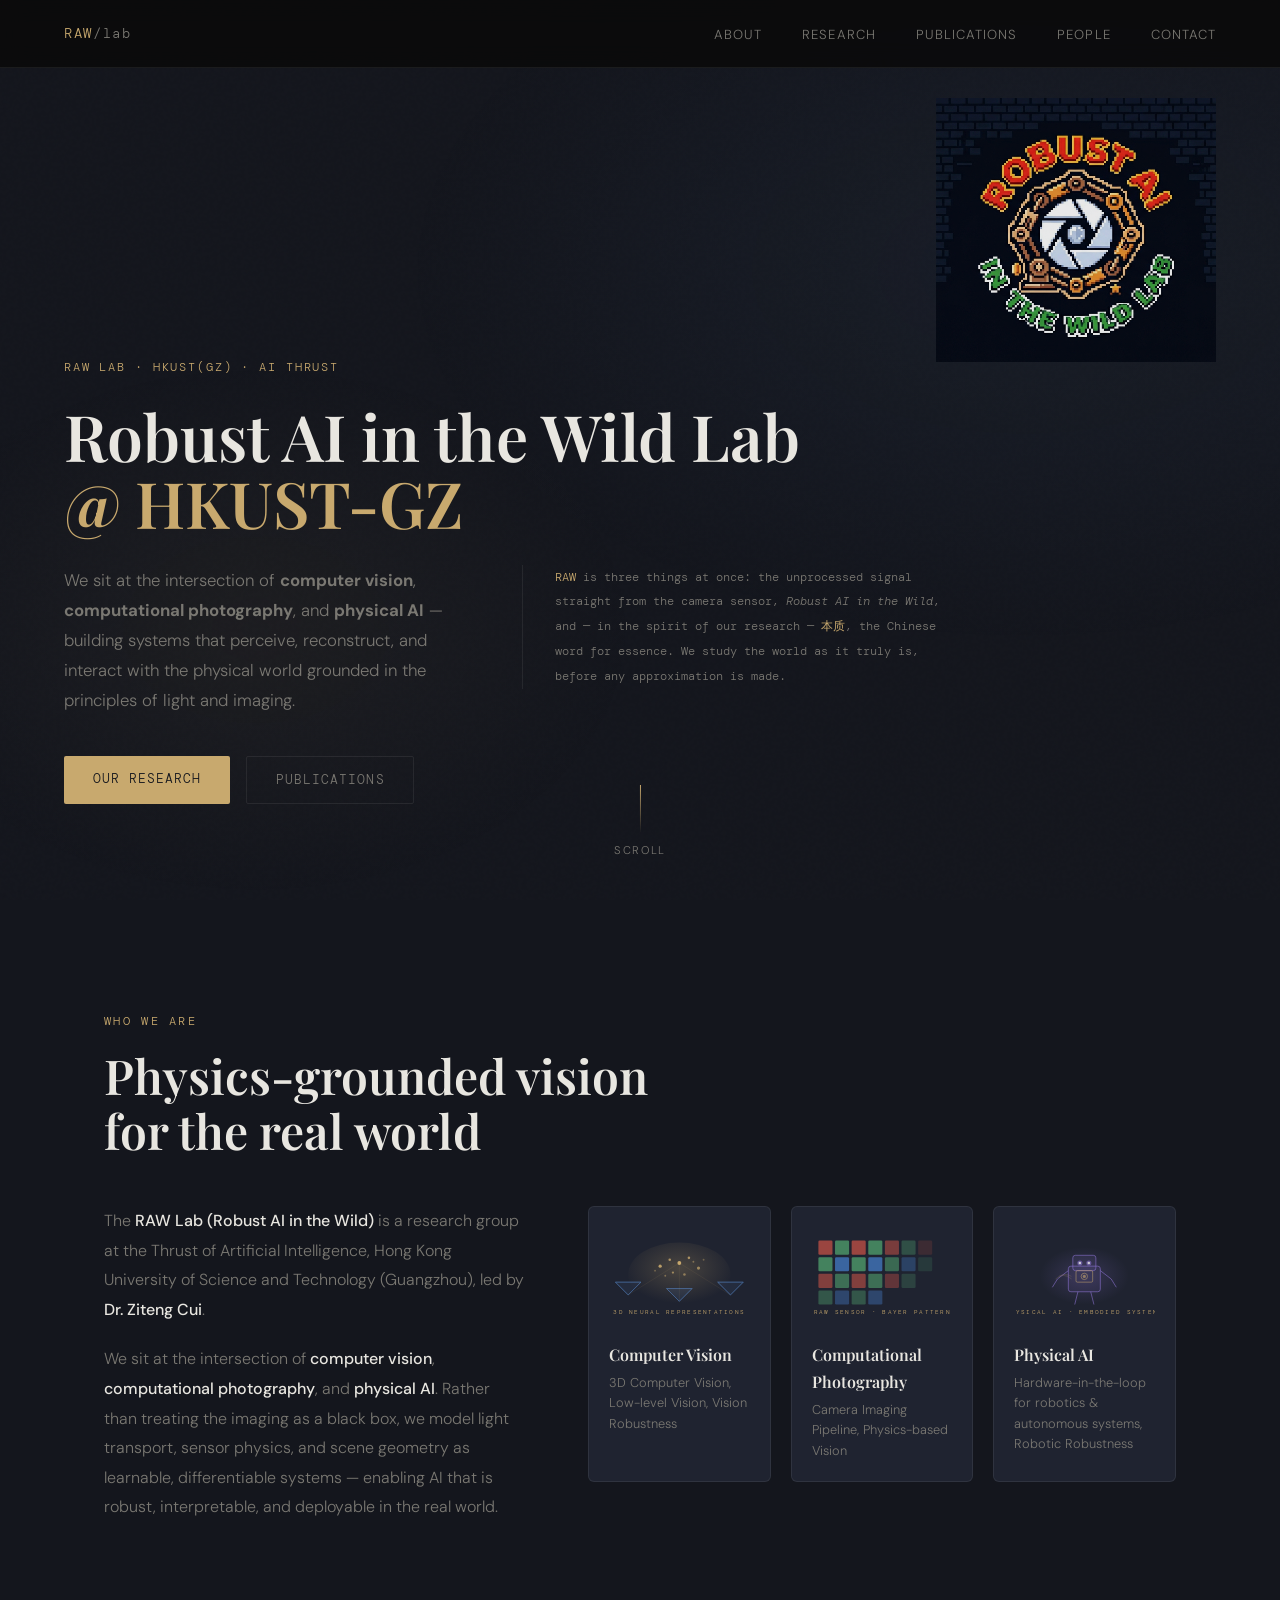
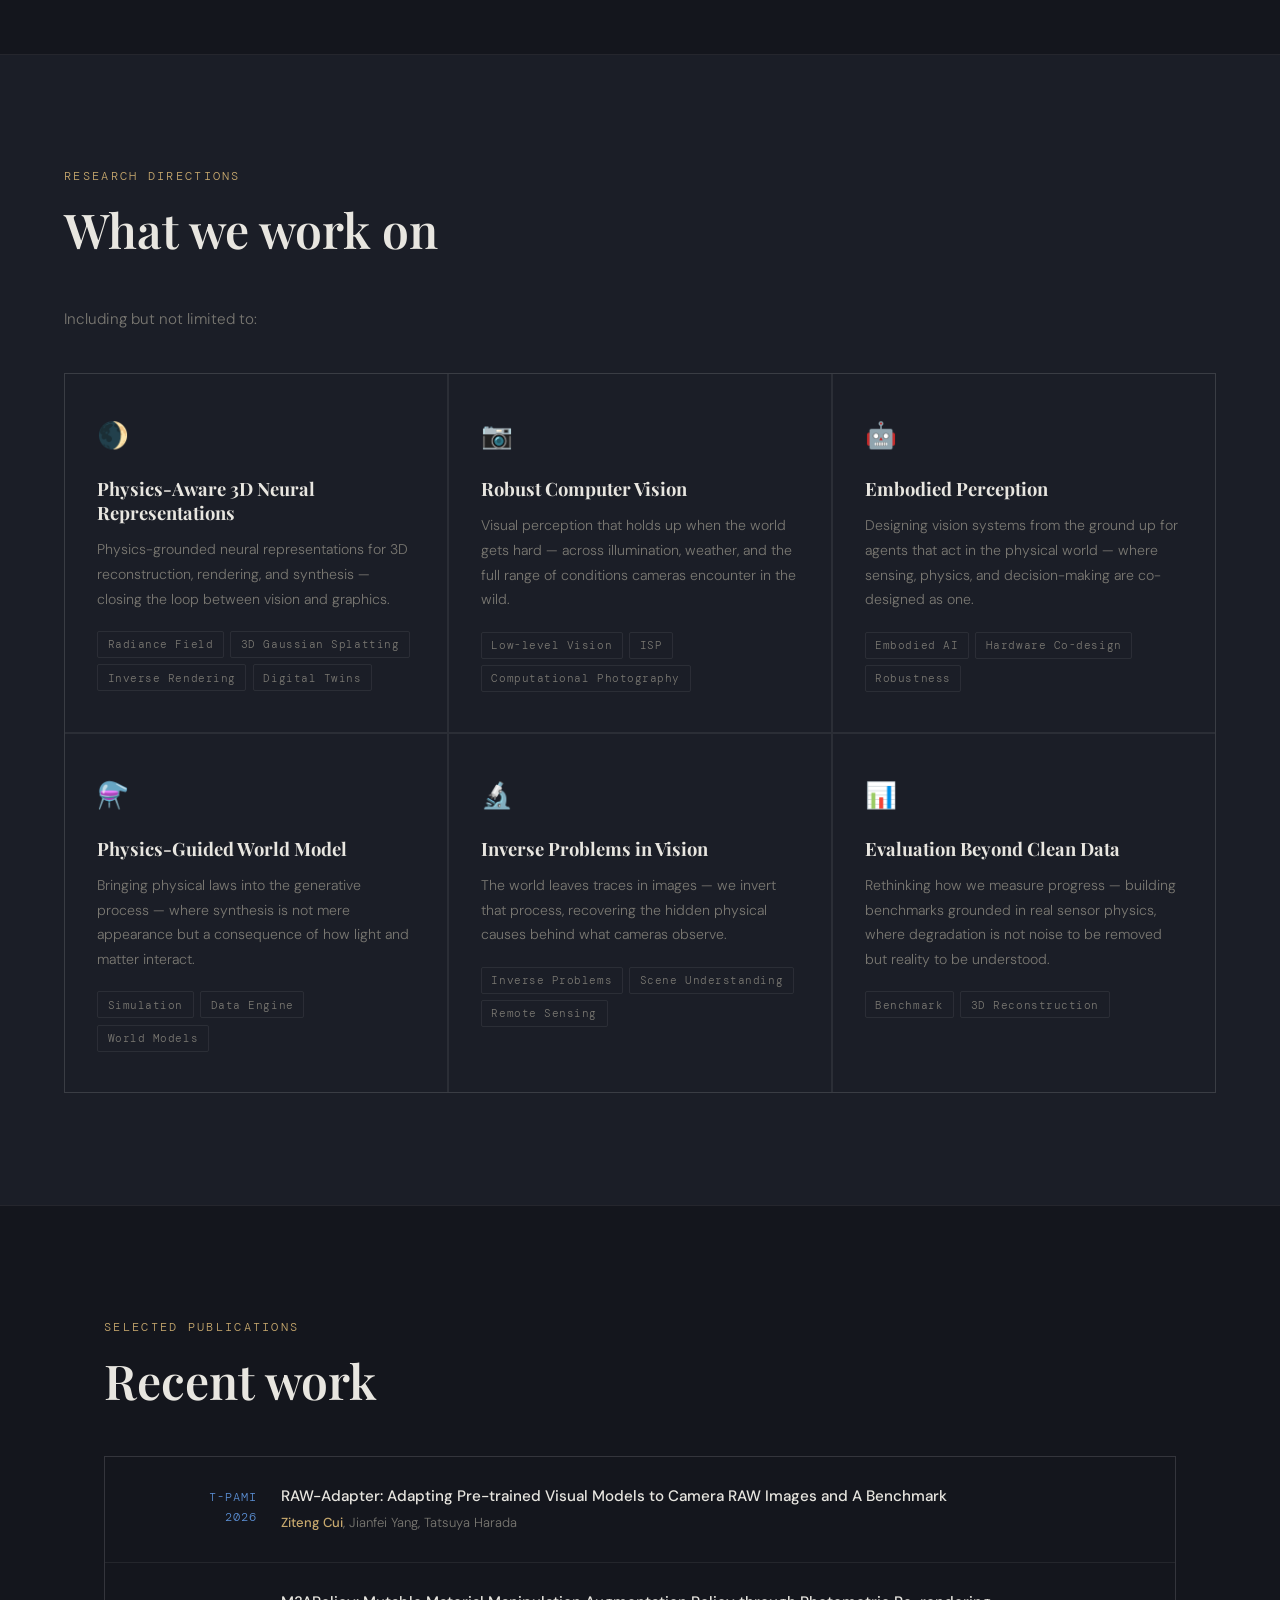
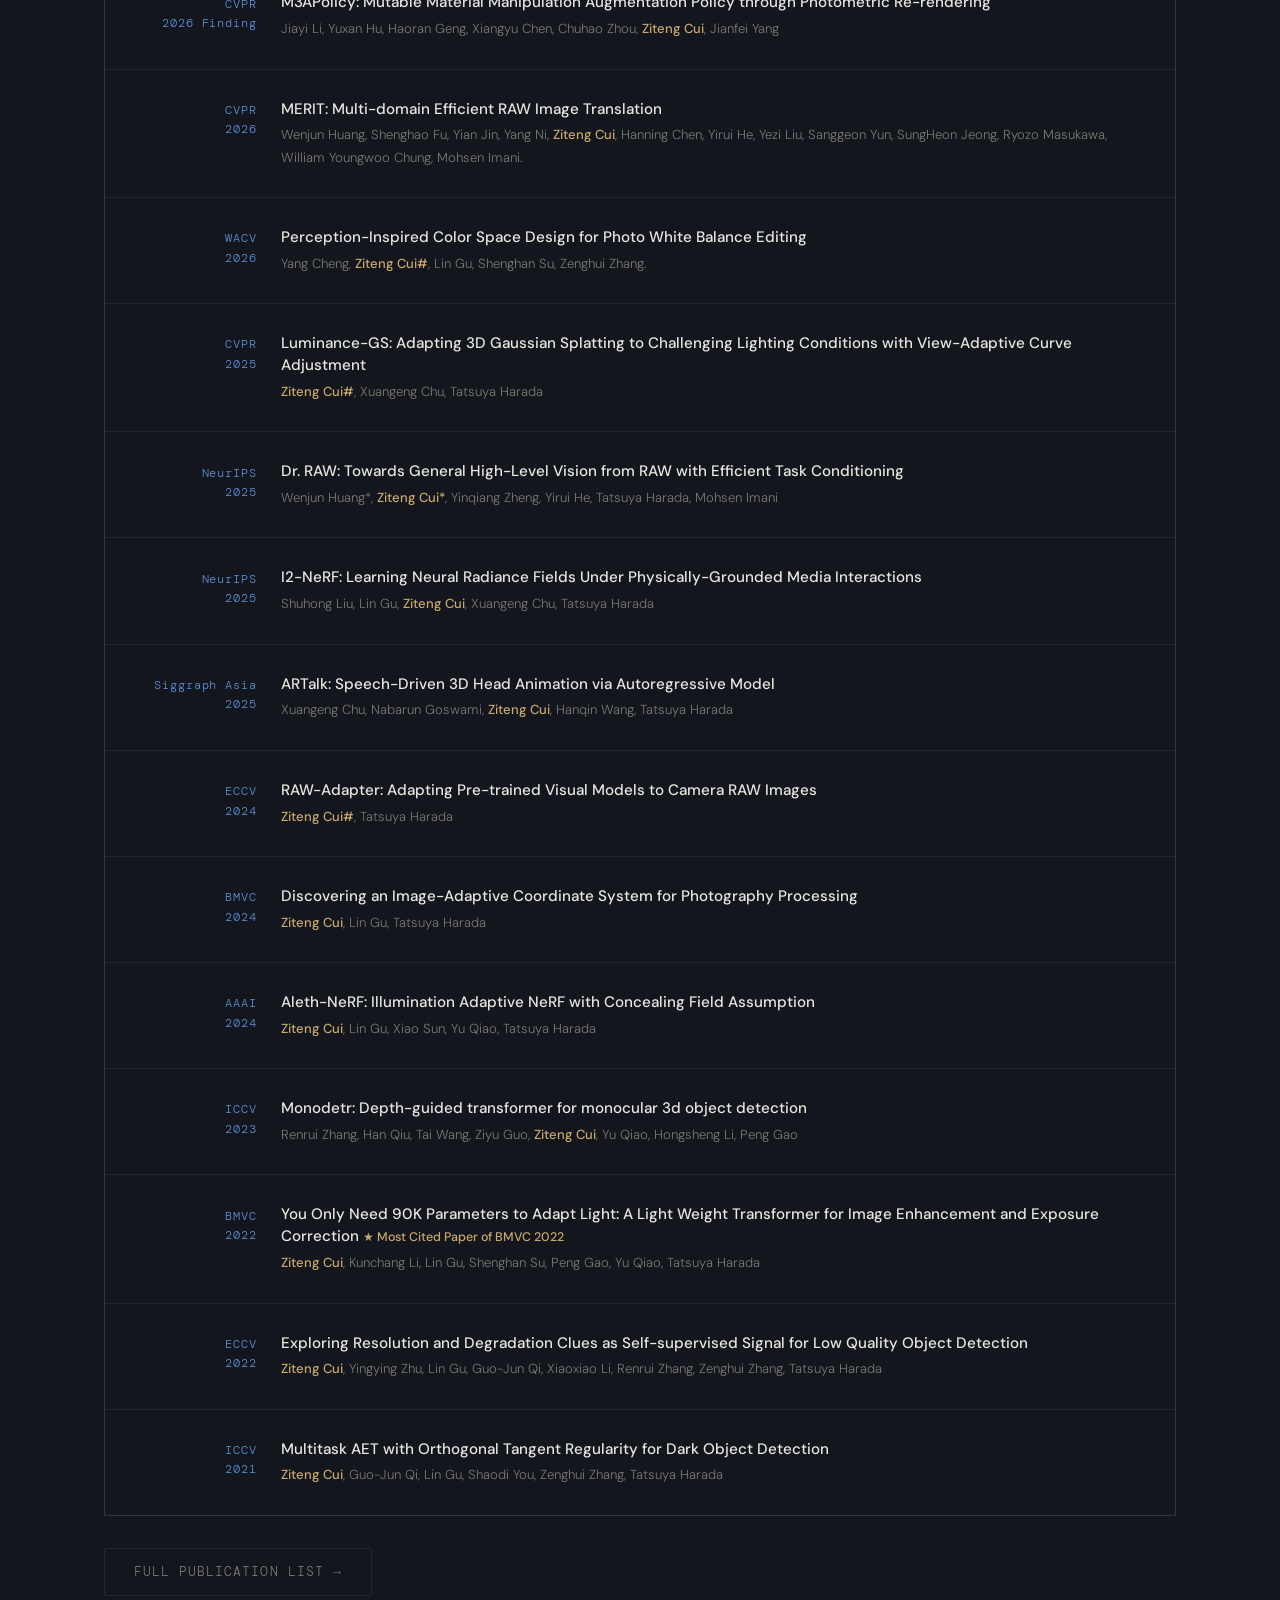
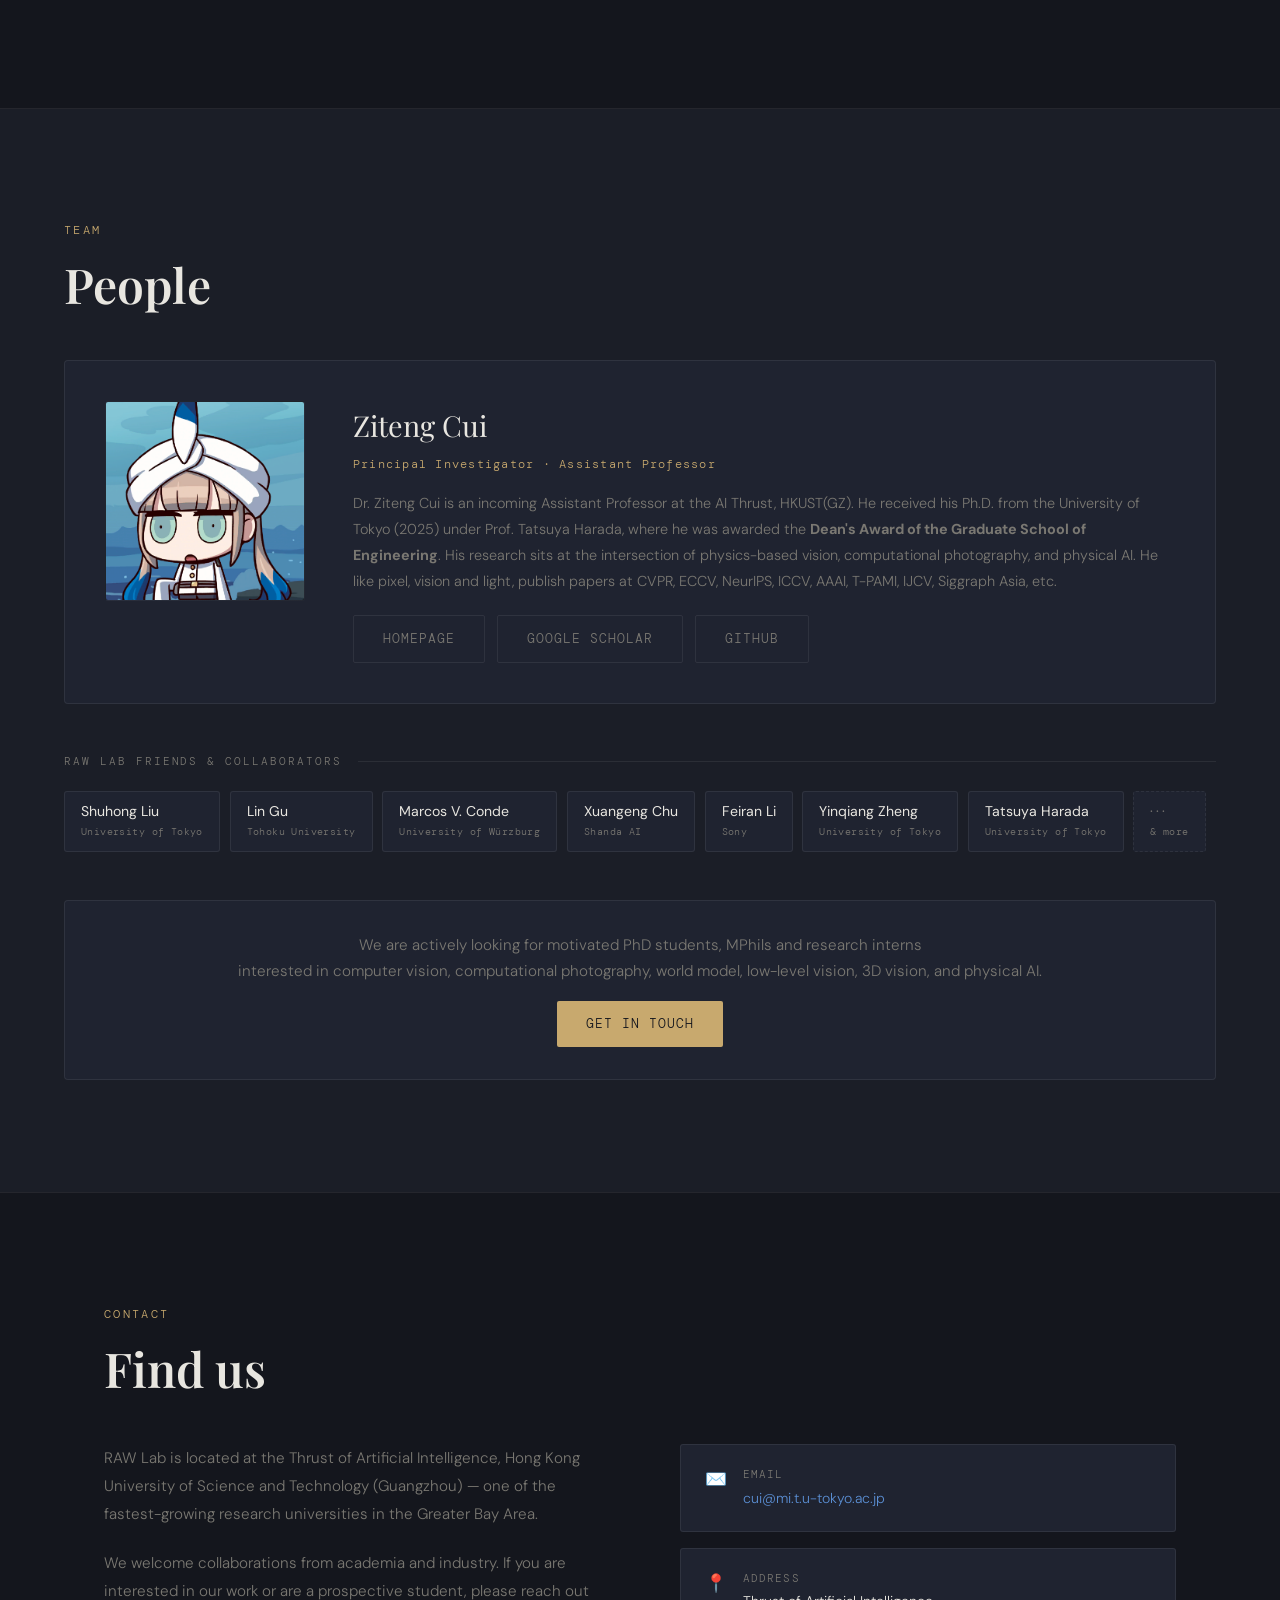
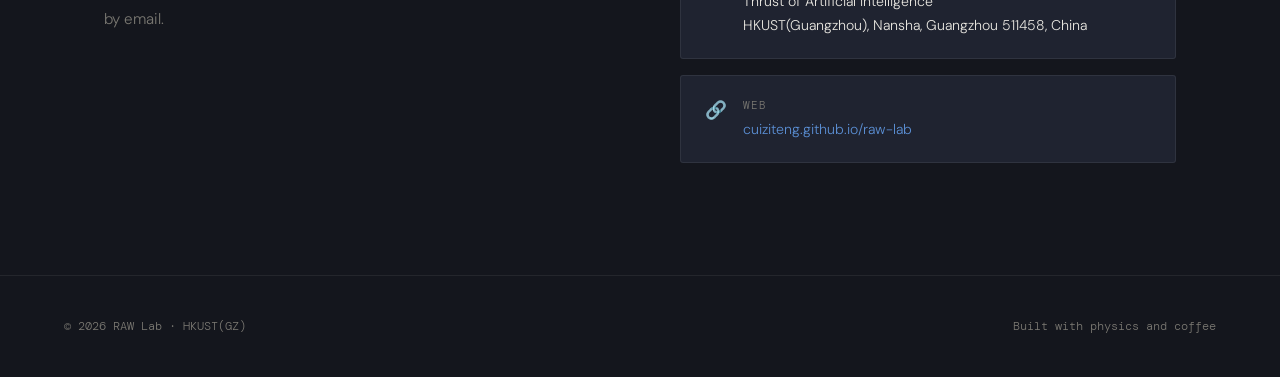
==== commit 7b0b0da8: "Update index.html" ====
--- a/raw-lab/index.html
+++ b/raw-lab/index.html
@@ -38,12 +38,22 @@
     position: absolute; inset: 0; z-index: 0;
     background: radial-gradient(ellipse 70% 60% at 80% 30%, rgba(91,143,212,0.06) 0%, transparent 70%), radial-gradient(ellipse 50% 50% at 20% 70%, rgba(200,169,110,0.05) 0%, transparent 60%);
   }
-  .bayer { position: absolute; top: 12%; right: 6%; z-index: 0; opacity: 0.07; width: 240px; height: 240px; display: grid; grid-template-columns: repeat(8,1fr); gap: 3px; }
-  .bayer-cell { border-radius: 2px; animation: blink 4s infinite; }
-  .bayer-cell.r { background: #c0392b; animation-delay: calc(var(--i)*0.15s); }
-  .bayer-cell.g { background: #27ae60; animation-delay: calc(var(--i)*0.1s); }
-  .bayer-cell.b { background: #2980b9; animation-delay: calc(var(--i)*0.2s); }
-  @keyframes blink { 0%,100% { opacity:1; } 50% { opacity:0.3; } }
+  .bayer-logo {
+    position: absolute;
+    top: 10%;
+    right: 5%;
+    z-index: 0;
+    width: 280px;
+    height: 280px;
+    object-fit: contain;
+    opacity: 0.9;
+    animation: float 6s ease-in-out infinite;
+    image-rendering: pixelated;
+  }
+  @keyframes float {
+    0%, 100% { transform: translateY(0px); }
+    50% { transform: translateY(-12px); }
+  }
   .hero-tag { font-family: var(--mono); font-size: 0.78rem; color: var(--accent); letter-spacing: 0.15em; text-transform: uppercase; margin-bottom: 1.5rem; position: relative; z-index: 1; }
   .hero-title { font-family: var(--serif); font-size: clamp(2.5rem, 5vw, 4.5rem); font-weight: 600; line-height: 1.05; position: relative; z-index: 1; max-width: 820px; }
   .hero-title em { font-style: normal; color: var(--accent); }
@@ -53,6 +63,7 @@
   @media (max-width: 900px) {
     .hero-sub-row { flex-direction: column; gap: 1.25rem; }
     .hero-sub-mono { border-left: none; padding-left: 0; border-top: 1px solid var(--border); padding-top: 1rem; }
+    .bayer-logo { width: 160px; height: 160px; top: 8%; right: 3%; opacity: 0.7; }
   }
   .hero-ctas { margin-top: 2.5rem; display: flex; gap: 1rem; position: relative; z-index: 1; }
   .btn { display: inline-block; padding: 0.75rem 1.8rem; font-size: 0.82rem; letter-spacing: 0.08em; text-transform: uppercase; text-decoration: none; border-radius: 2px; transition: all 0.2s; font-family: var(--mono); }
@@ -153,7 +164,7 @@
 
 <div class="hero">
   <div class="hero-bg"></div>
-  <div class="bayer" id="bayer"></div>
+  <img class="bayer-logo" src="raw-lab-logo.png" alt="RAW Lab Logo">
   <div class="hero-tag">RAW Lab · HKUST(GZ) · AI Thrust</div>
   <h1 class="hero-title">Robust AI in the Wild Lab<br><em>@ HKUST-GZ</em></h1>
   <div class="hero-sub-row">
@@ -193,8 +204,6 @@
       <p>We sit at the intersection of <strong>computer vision</strong>, <strong>computational photography</strong>, and <strong>physical AI</strong>. Rather than treating the imaging as a black box, we model light transport, sensor physics, and scene geometry as learnable, differentiable systems — enabling AI that is robust, interpretable, and deployable in the real world.</p>
     </div>
     <div class="visual-cards">
-
-      <!-- Card 1: Computer Vision → 3D point cloud SVG -->
       <div class="vis-card">
         <svg viewBox="0 0 220 140" xmlns="http://www.w3.org/2000/svg">
           <defs>
@@ -228,8 +237,6 @@
         <div class="vis-label">Computer Vision</div>
         <div class="vis-sub">3D Computer Vision, Low-level Vision, Vision Robustness</div>
       </div>
-
-      <!-- Card 2: Computational Photography → Bayer pattern SVG -->
       <div class="vis-card">
         <svg viewBox="0 0 220 140" xmlns="http://www.w3.org/2000/svg">
           <g opacity="0.85">
@@ -263,8 +270,6 @@
         <div class="vis-label">Computational Photography</div>
         <div class="vis-sub">Camera Imaging Pipeline, Physics-based Vision</div>
       </div>
-
-      <!-- Card 3: Physical AI → robot SVG (unchanged) -->
       <div class="vis-card">
         <svg viewBox="0 0 220 140" xmlns="http://www.w3.org/2000/svg">
           <defs>
@@ -298,7 +303,6 @@
         <div class="vis-label">Physical AI</div>
         <div class="vis-sub">Hardware-in-the-loop for robotics & autonomous systems, Robotic Robustness</div>
       </div>
-
     </div>
   </div>
 </section>
@@ -506,7 +510,6 @@
         </div>
       </div>
     </div>
-
     <div class="reveal">
       <div class="friends-label">RAW Lab Friends &amp; Collaborators</div>
       <div class="friends-grid">
@@ -537,7 +540,6 @@
         </div>
       </div>
     </div>
-
     <div class="reveal" style="background:var(--card);border:1px solid var(--border);padding:2rem;border-radius:4px;text-align:center;margin-top:3rem;">
       <p style="color:var(--muted);font-size:0.95rem;margin-bottom:1rem;">
         We are actively looking for motivated PhD students, MPhils and research interns<br>
@@ -590,14 +592,6 @@
 </footer>
 
 <script>
-const bayer = document.getElementById('bayer');
-const pattern = ['r','g','g','b'];
-for(let i=0;i<64;i++){
-  const cell = document.createElement('div');
-  cell.className = 'bayer-cell ' + pattern[i%4];
-  cell.style.setProperty('--i', i);
-  bayer.appendChild(cell);
-}
 const reveals = document.querySelectorAll('.reveal');
 const observer = new IntersectionObserver(entries => {
   entries.forEach((e, i) => {
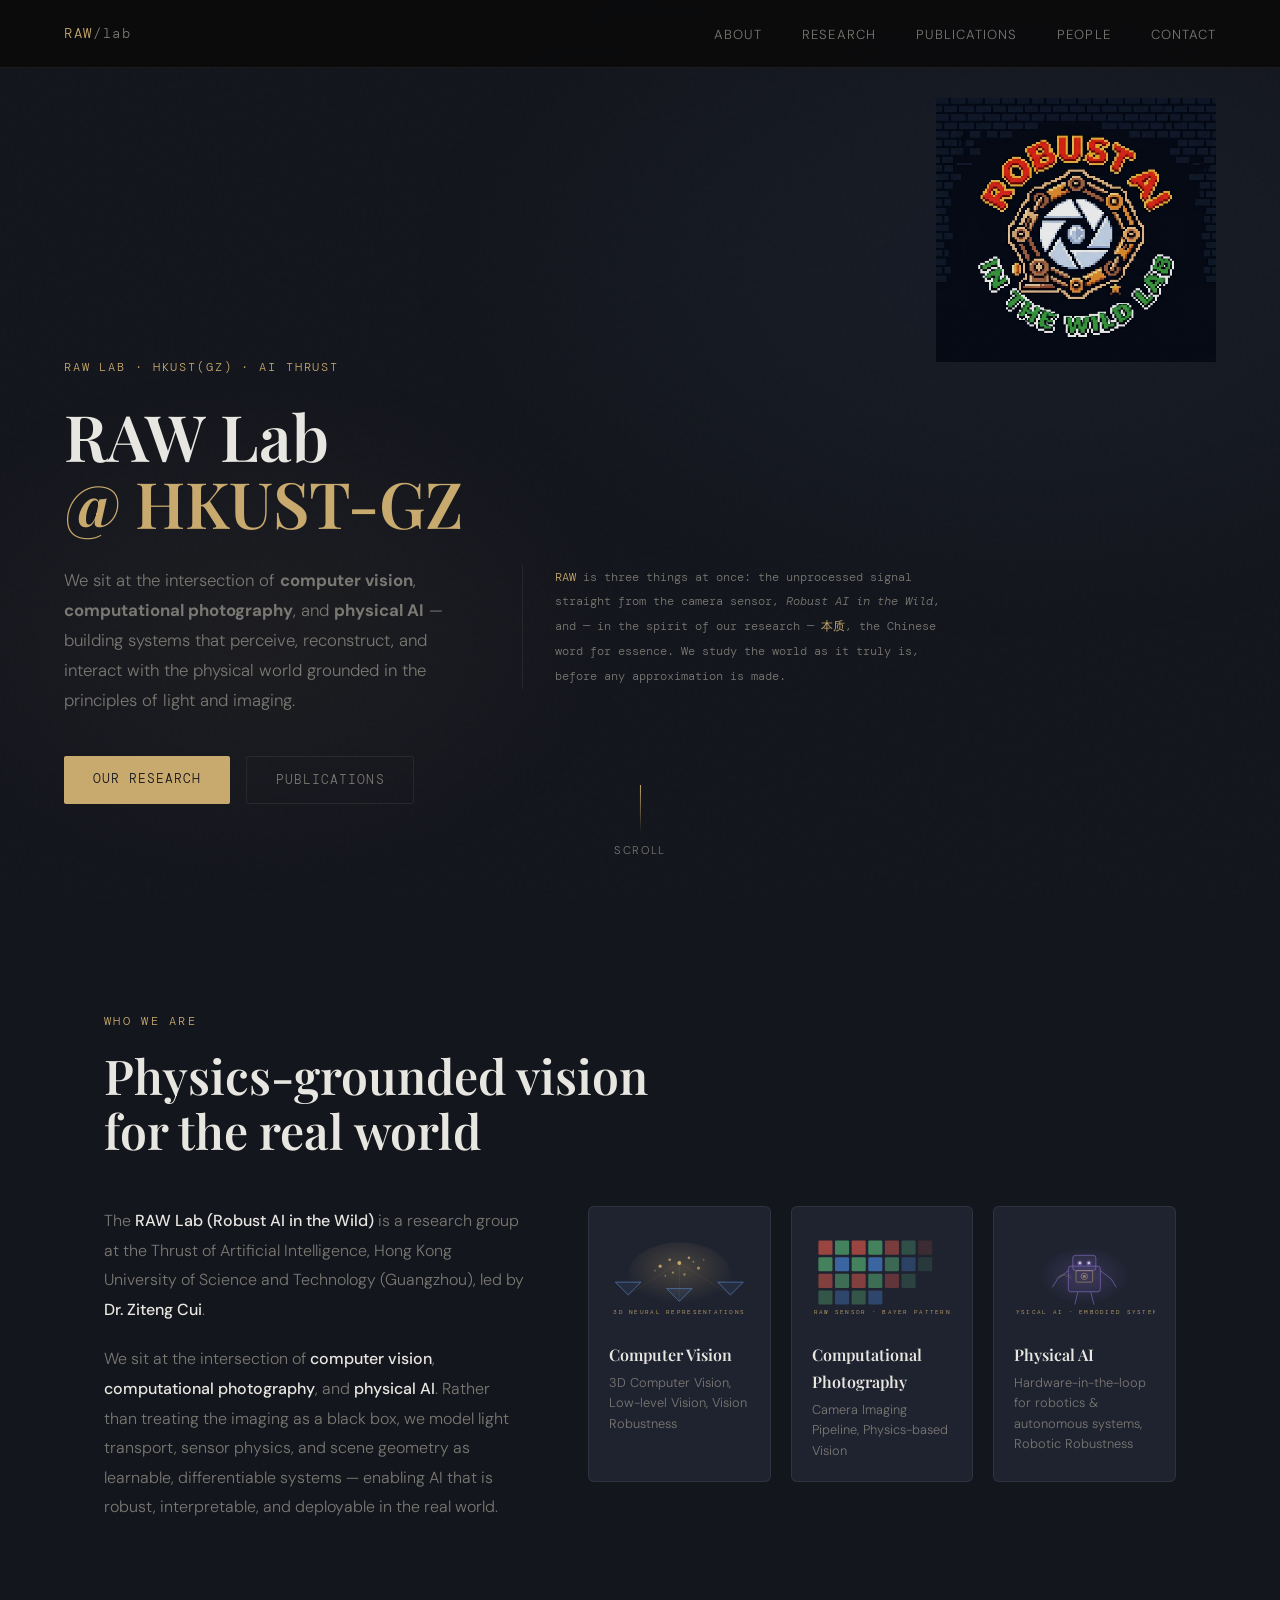
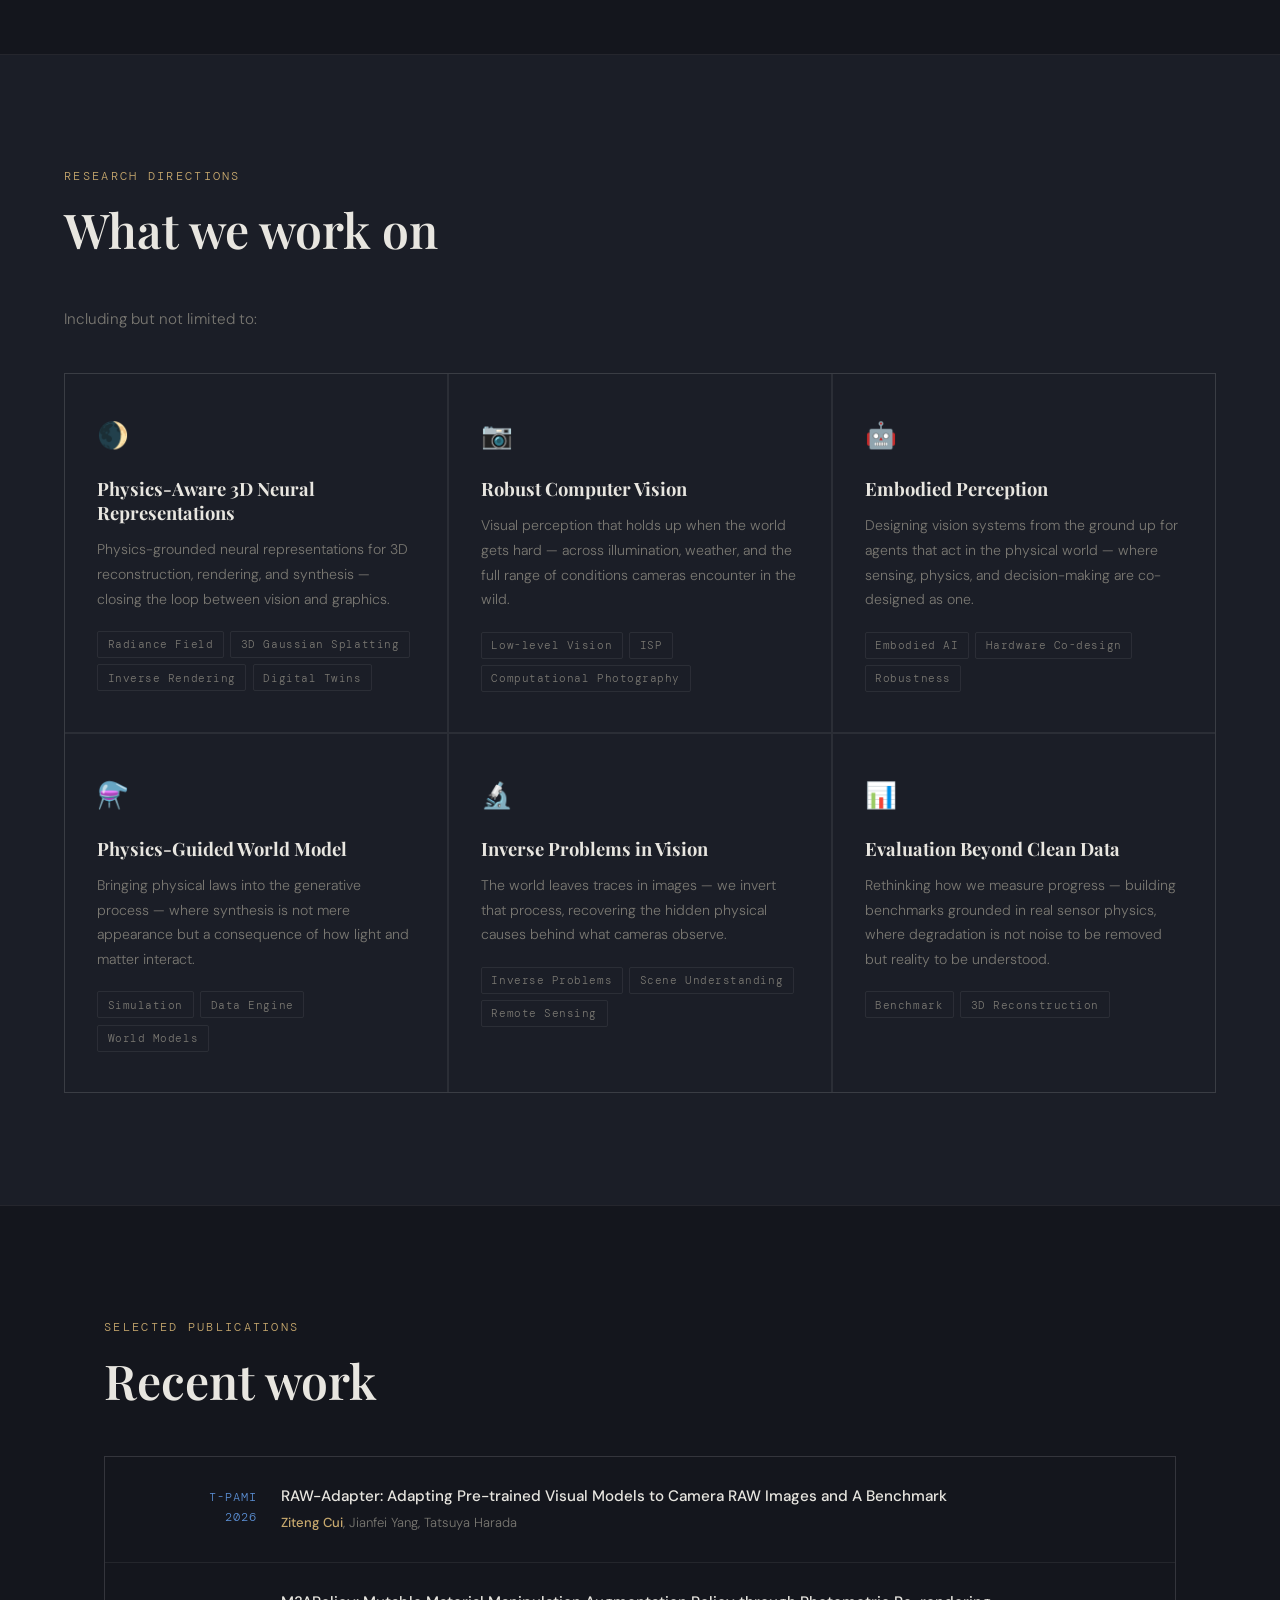
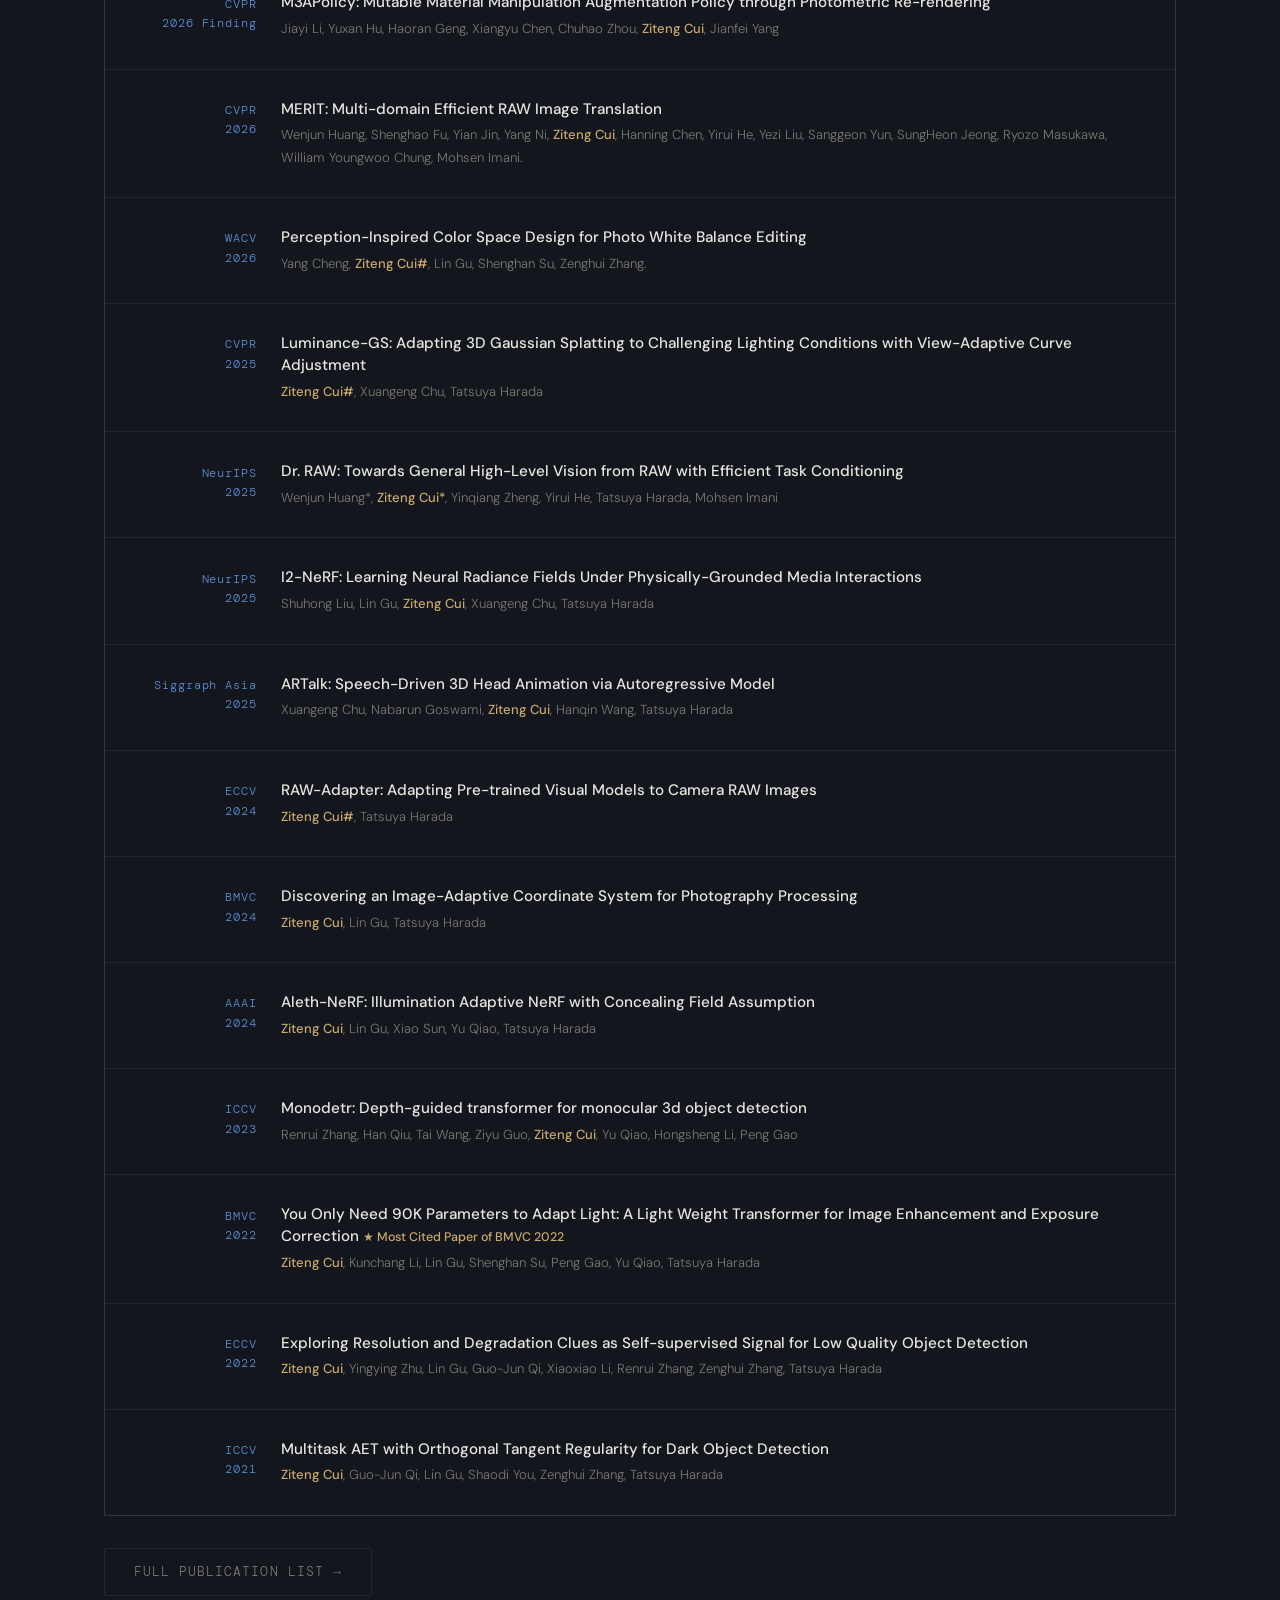
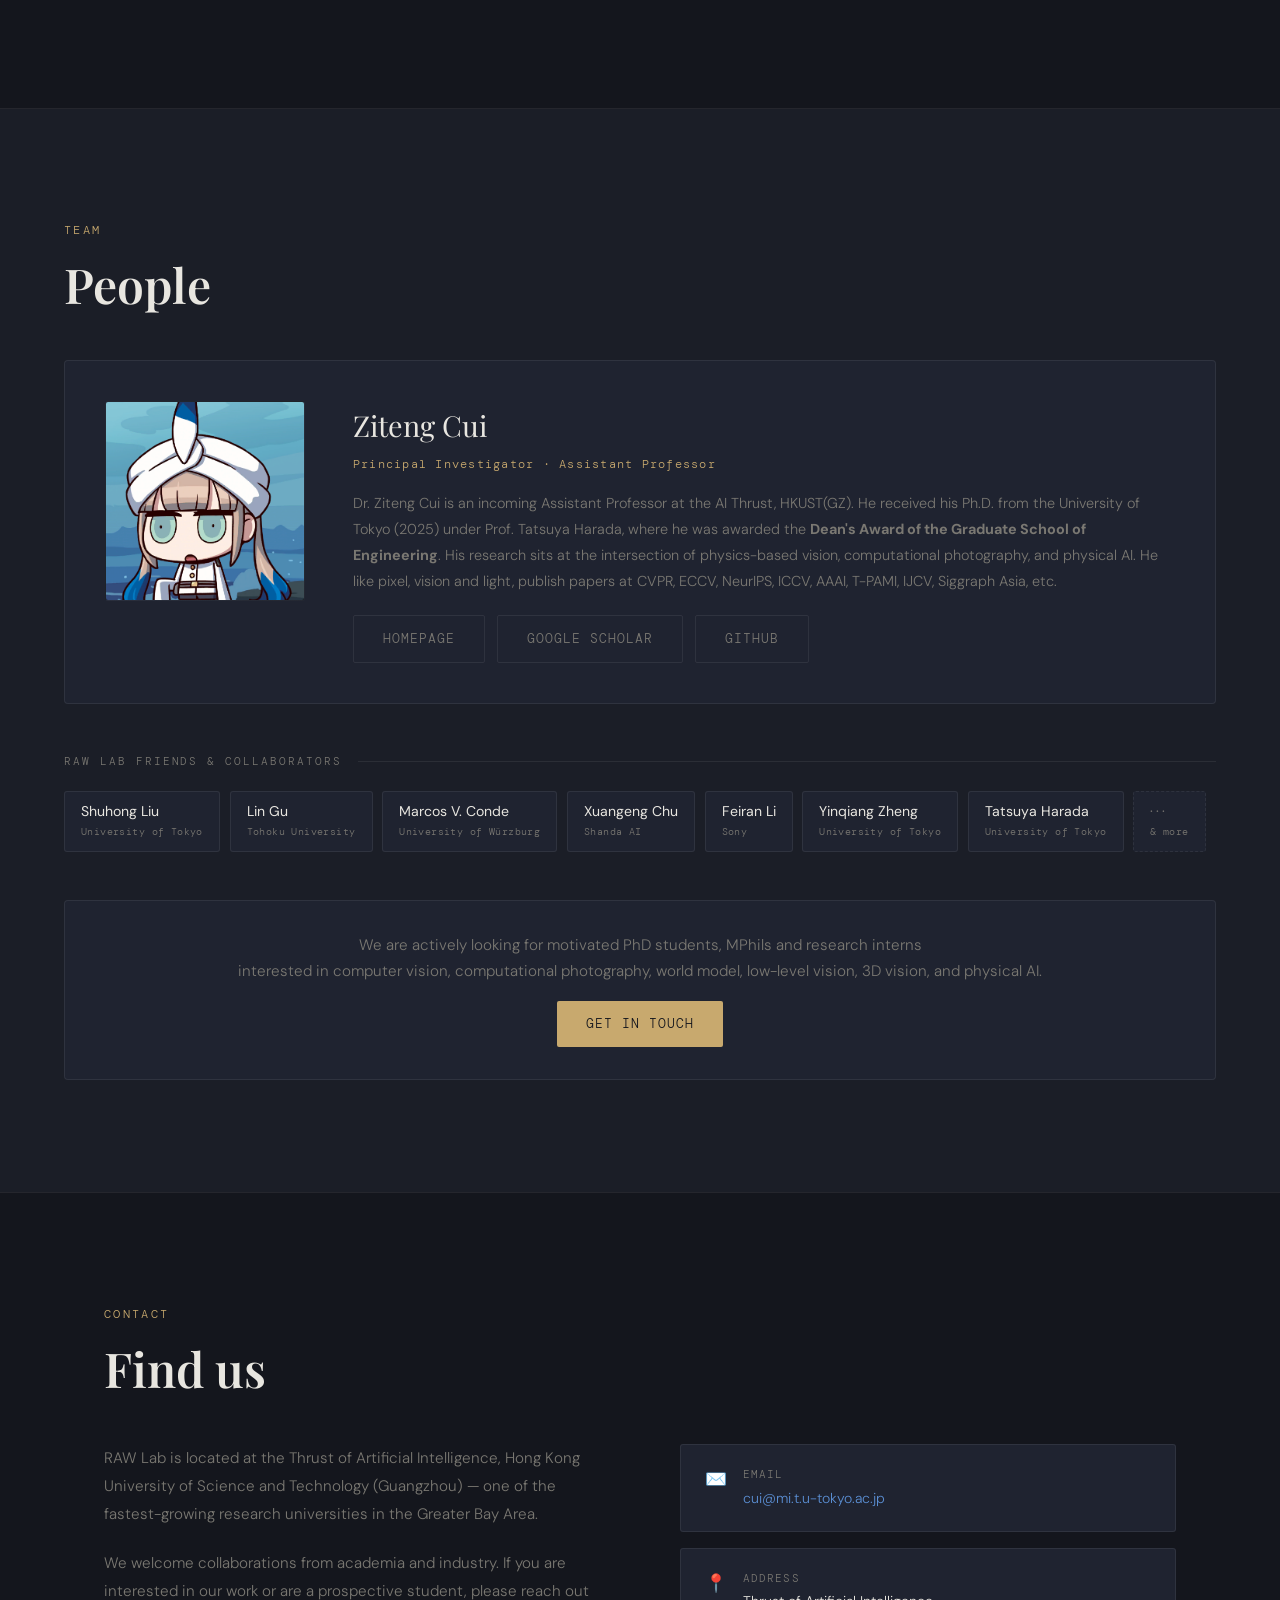
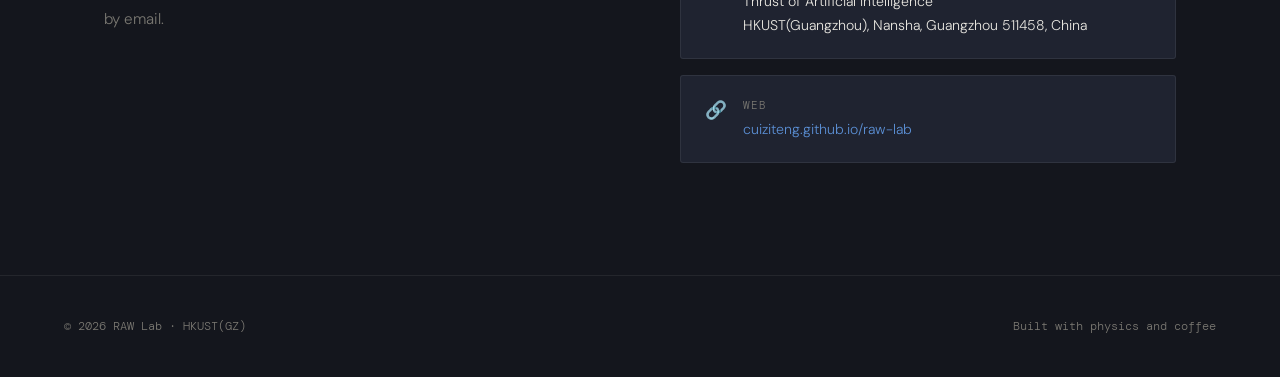
==== commit 25b7dcc5: "Update index.html" ====
--- a/raw-lab/index.html
+++ b/raw-lab/index.html
@@ -166,7 +166,7 @@
   <div class="hero-bg"></div>
   <img class="bayer-logo" src="raw-lab-logo.png" alt="RAW Lab Logo">
   <div class="hero-tag">RAW Lab · HKUST(GZ) · AI Thrust</div>
-  <h1 class="hero-title">Robust AI in the Wild Lab<br><em>@ HKUST-GZ</em></h1>
+  <h1 class="hero-title">RAW Lab<br><em>@ HKUST-GZ</em></h1>
   <div class="hero-sub-row">
     <p class="hero-sub">
       We sit at the intersection of <strong>computer vision</strong>,
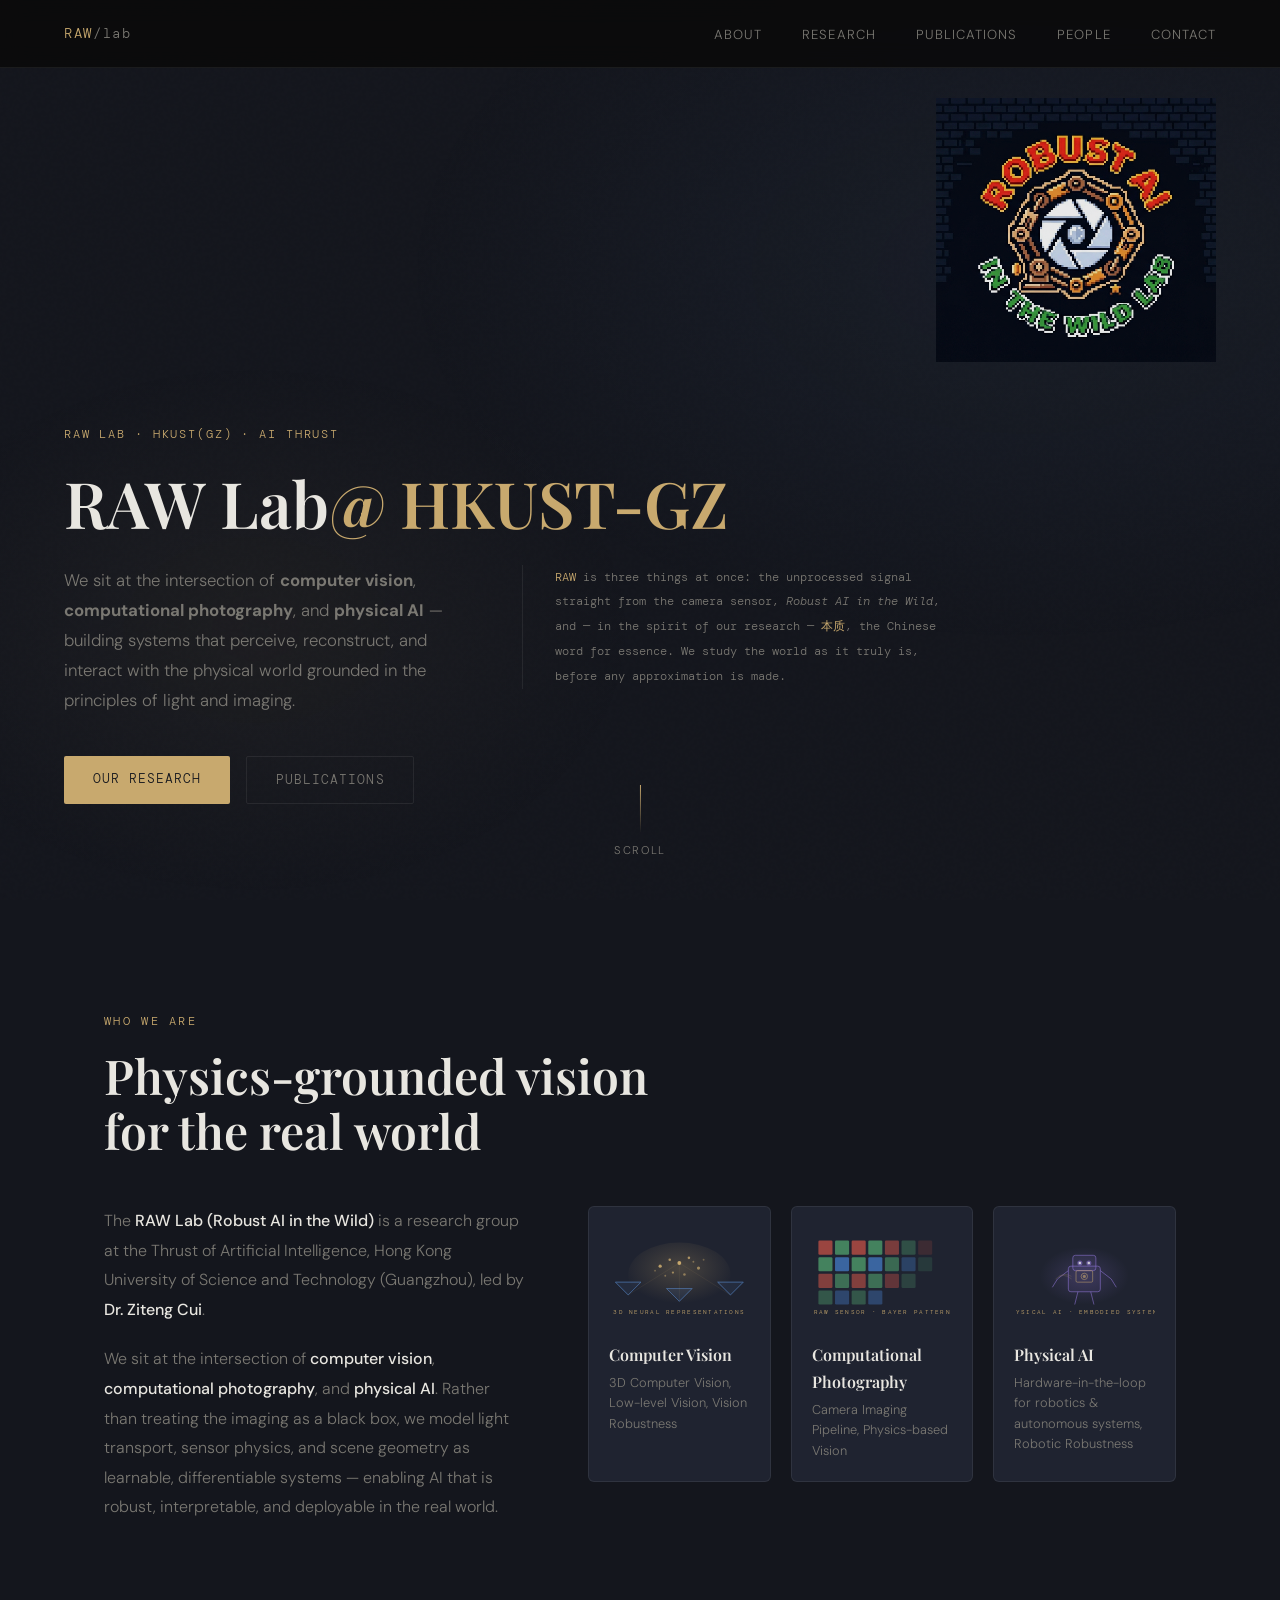
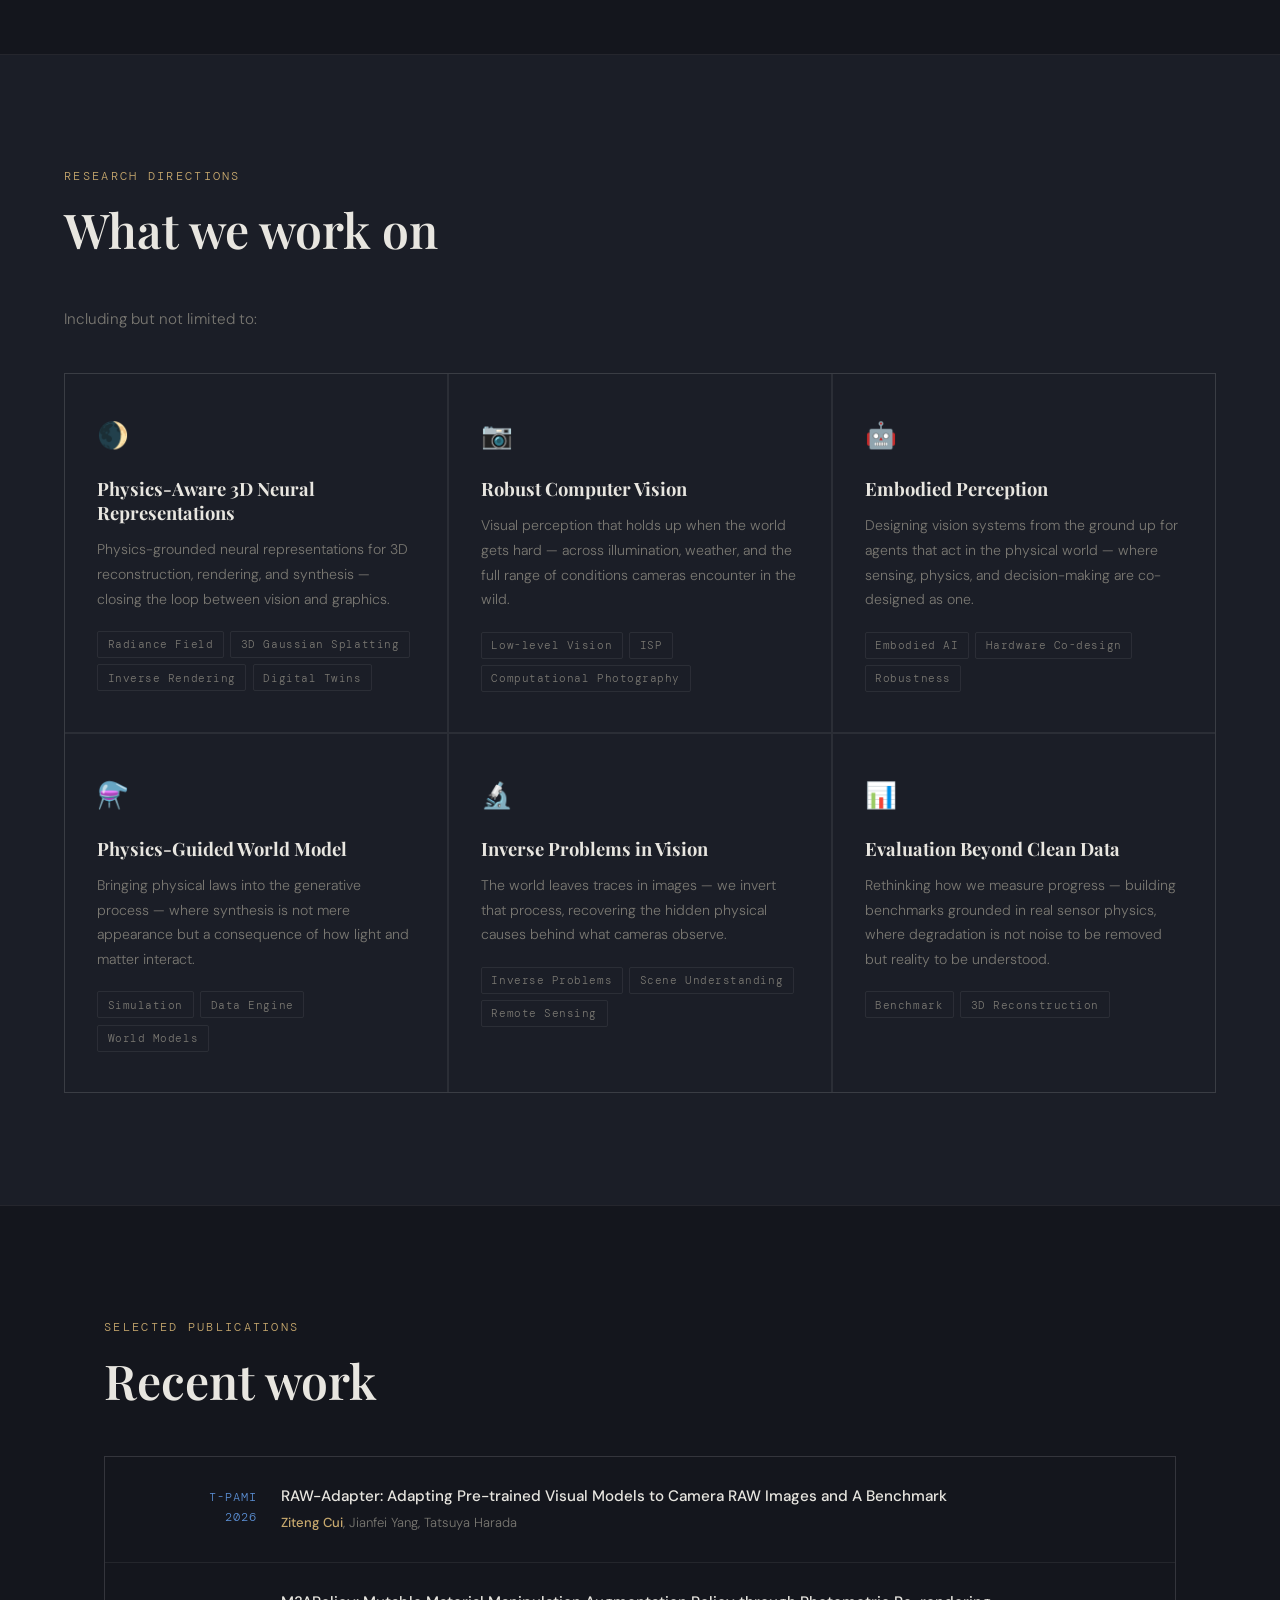
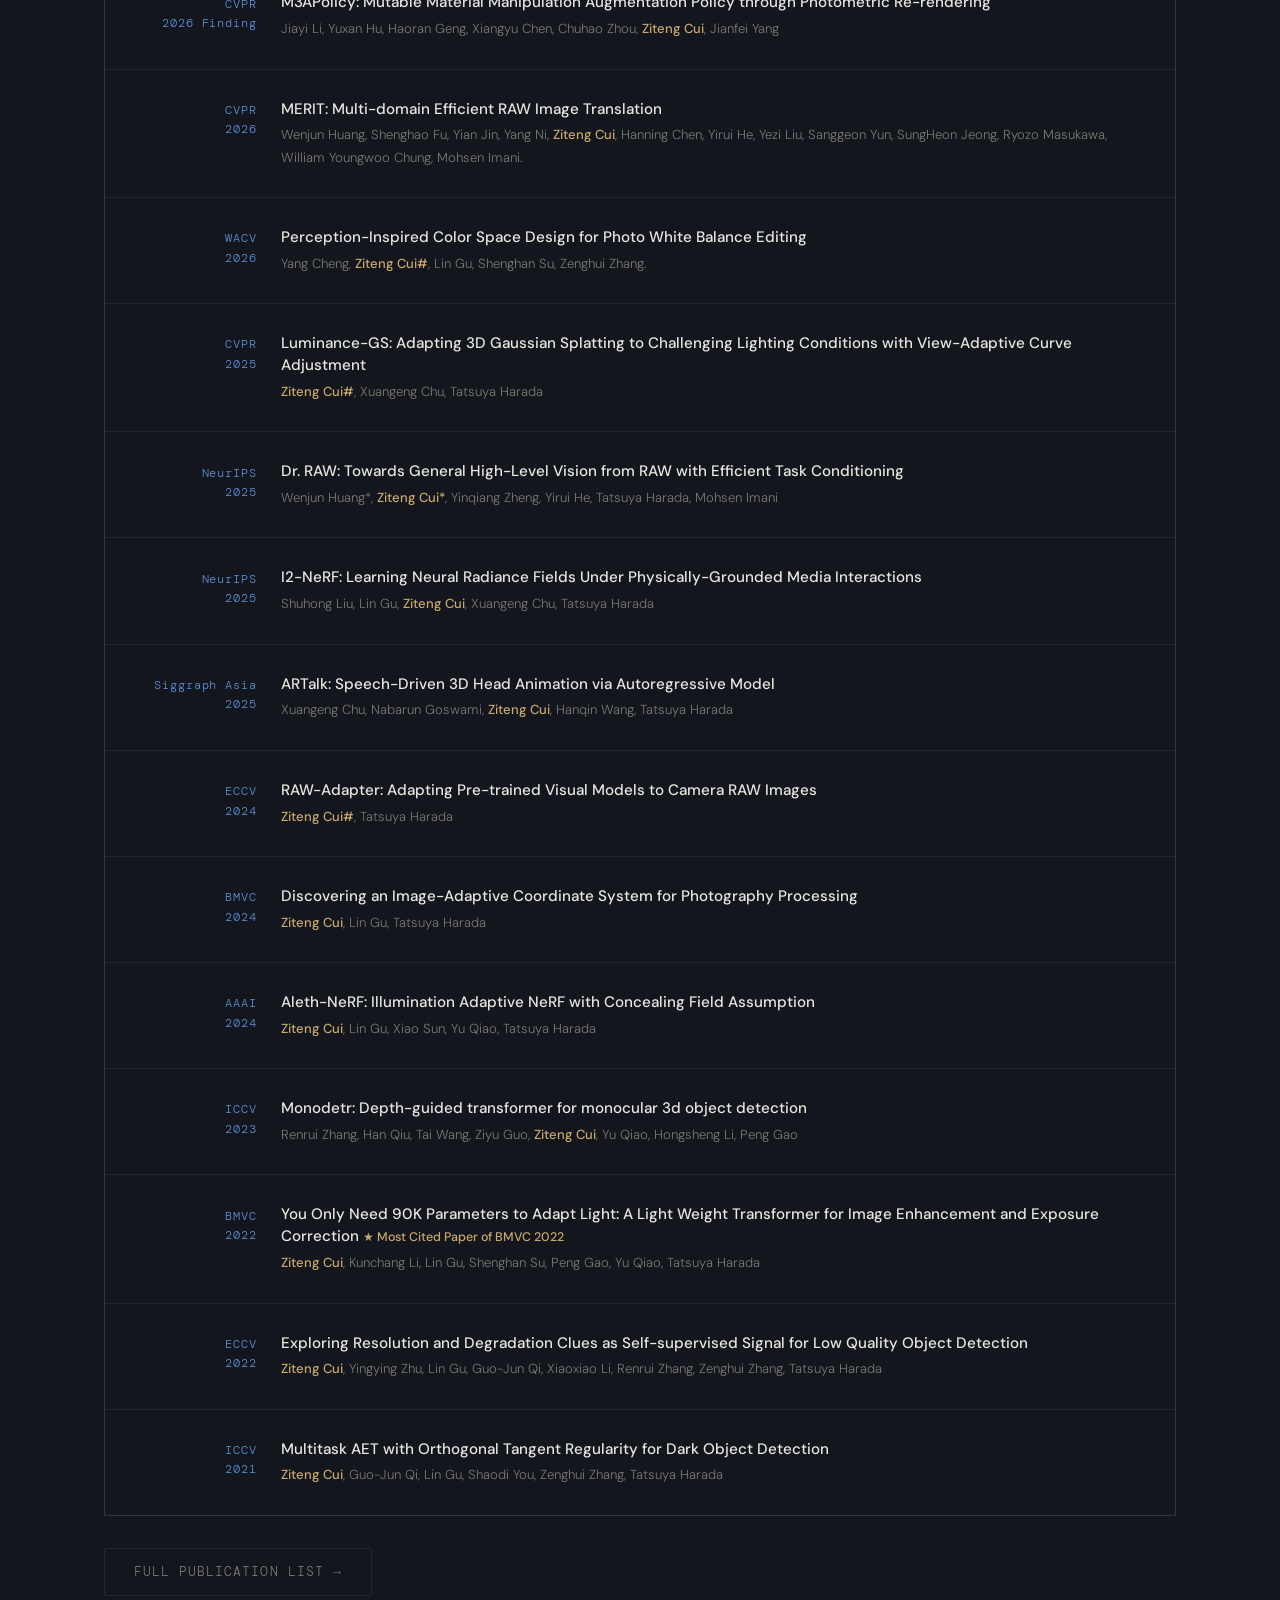
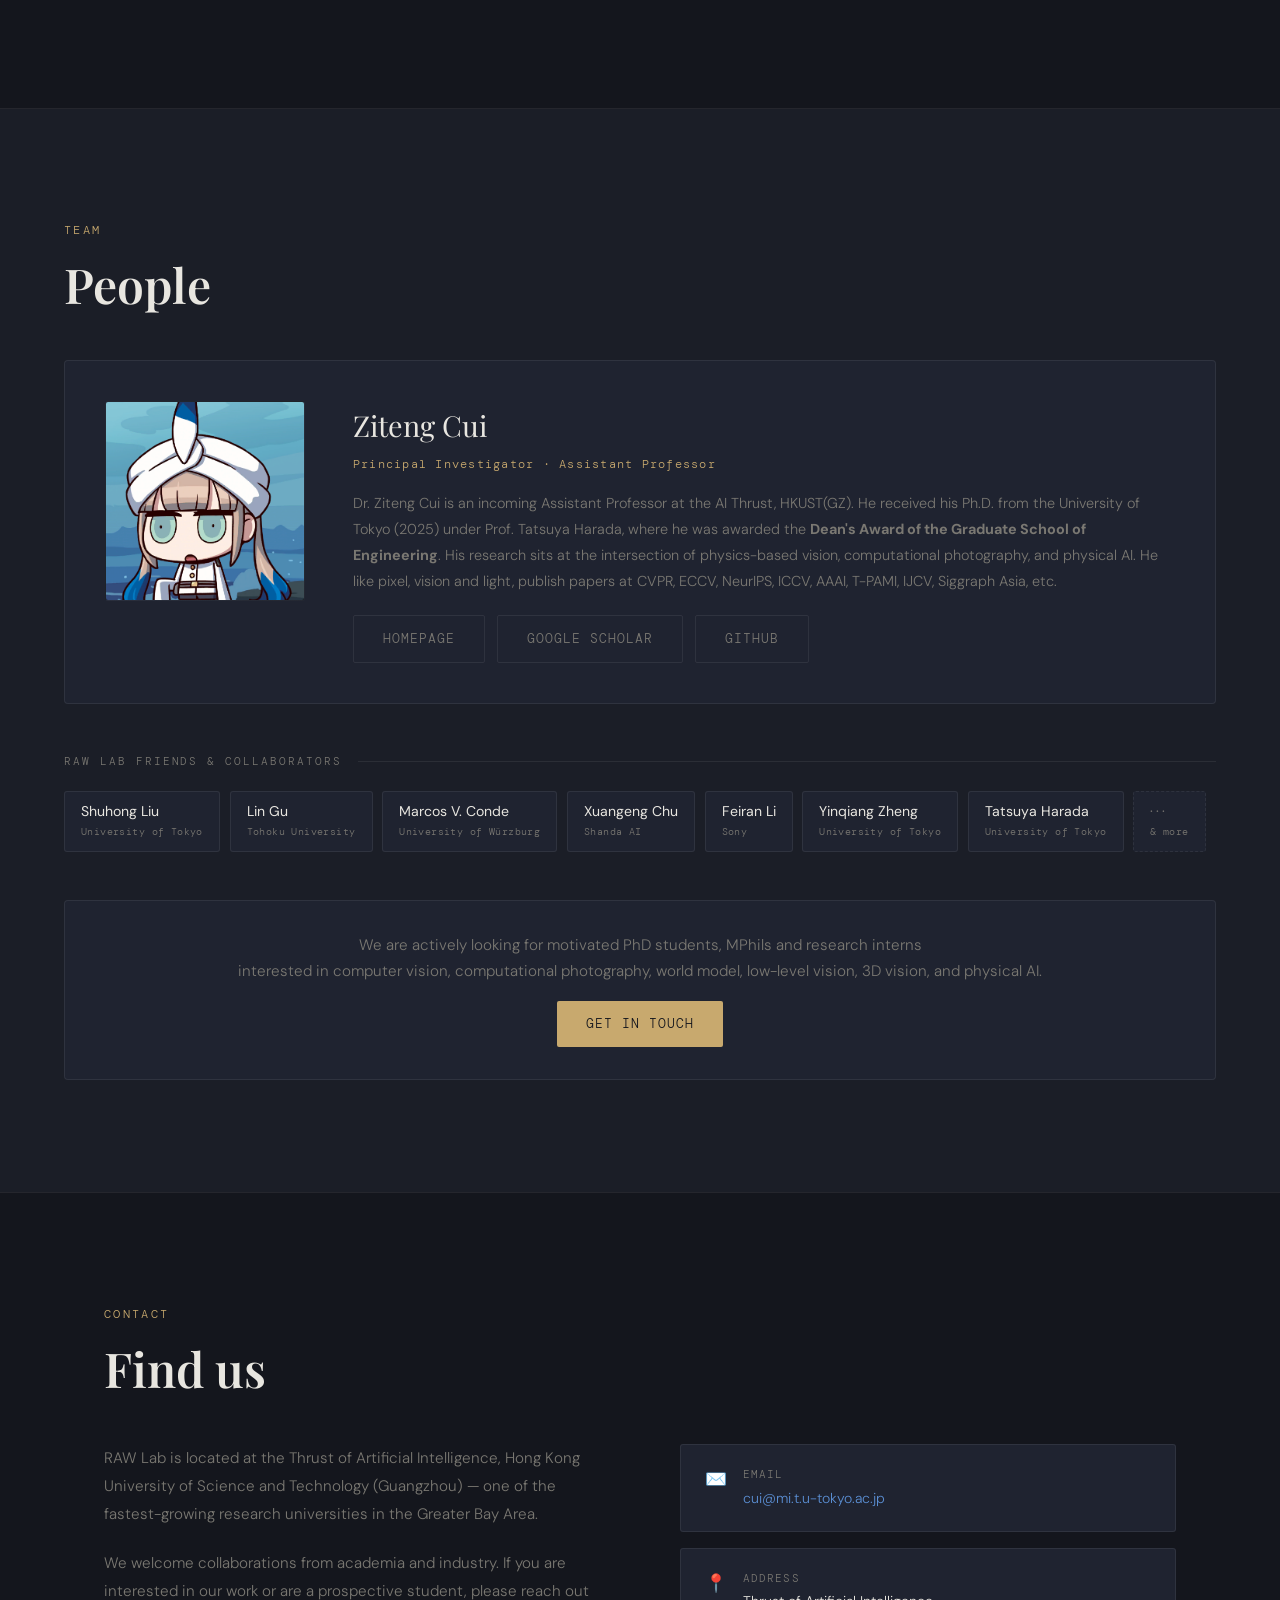
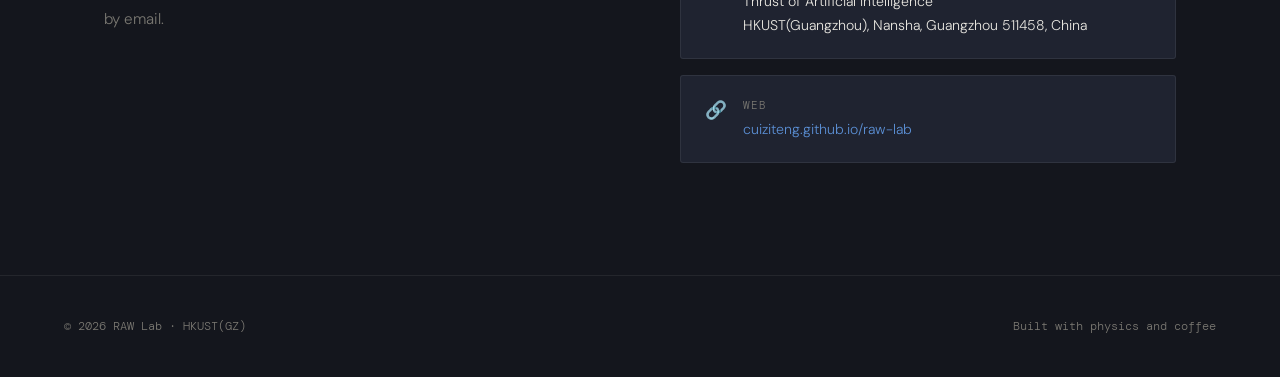
==== commit 62f41ea0: "Update index.html" ====
--- a/raw-lab/index.html
+++ b/raw-lab/index.html
@@ -166,7 +166,7 @@
   <div class="hero-bg"></div>
   <img class="bayer-logo" src="raw-lab-logo.png" alt="RAW Lab Logo">
   <div class="hero-tag">RAW Lab · HKUST(GZ) · AI Thrust</div>
-  <h1 class="hero-title">RAW Lab<br><em>@ HKUST-GZ</em></h1>
+  <h1 class="hero-title">RAW Lab<em>@ HKUST-GZ</em></h1>
   <div class="hero-sub-row">
     <p class="hero-sub">
       We sit at the intersection of <strong>computer vision</strong>,
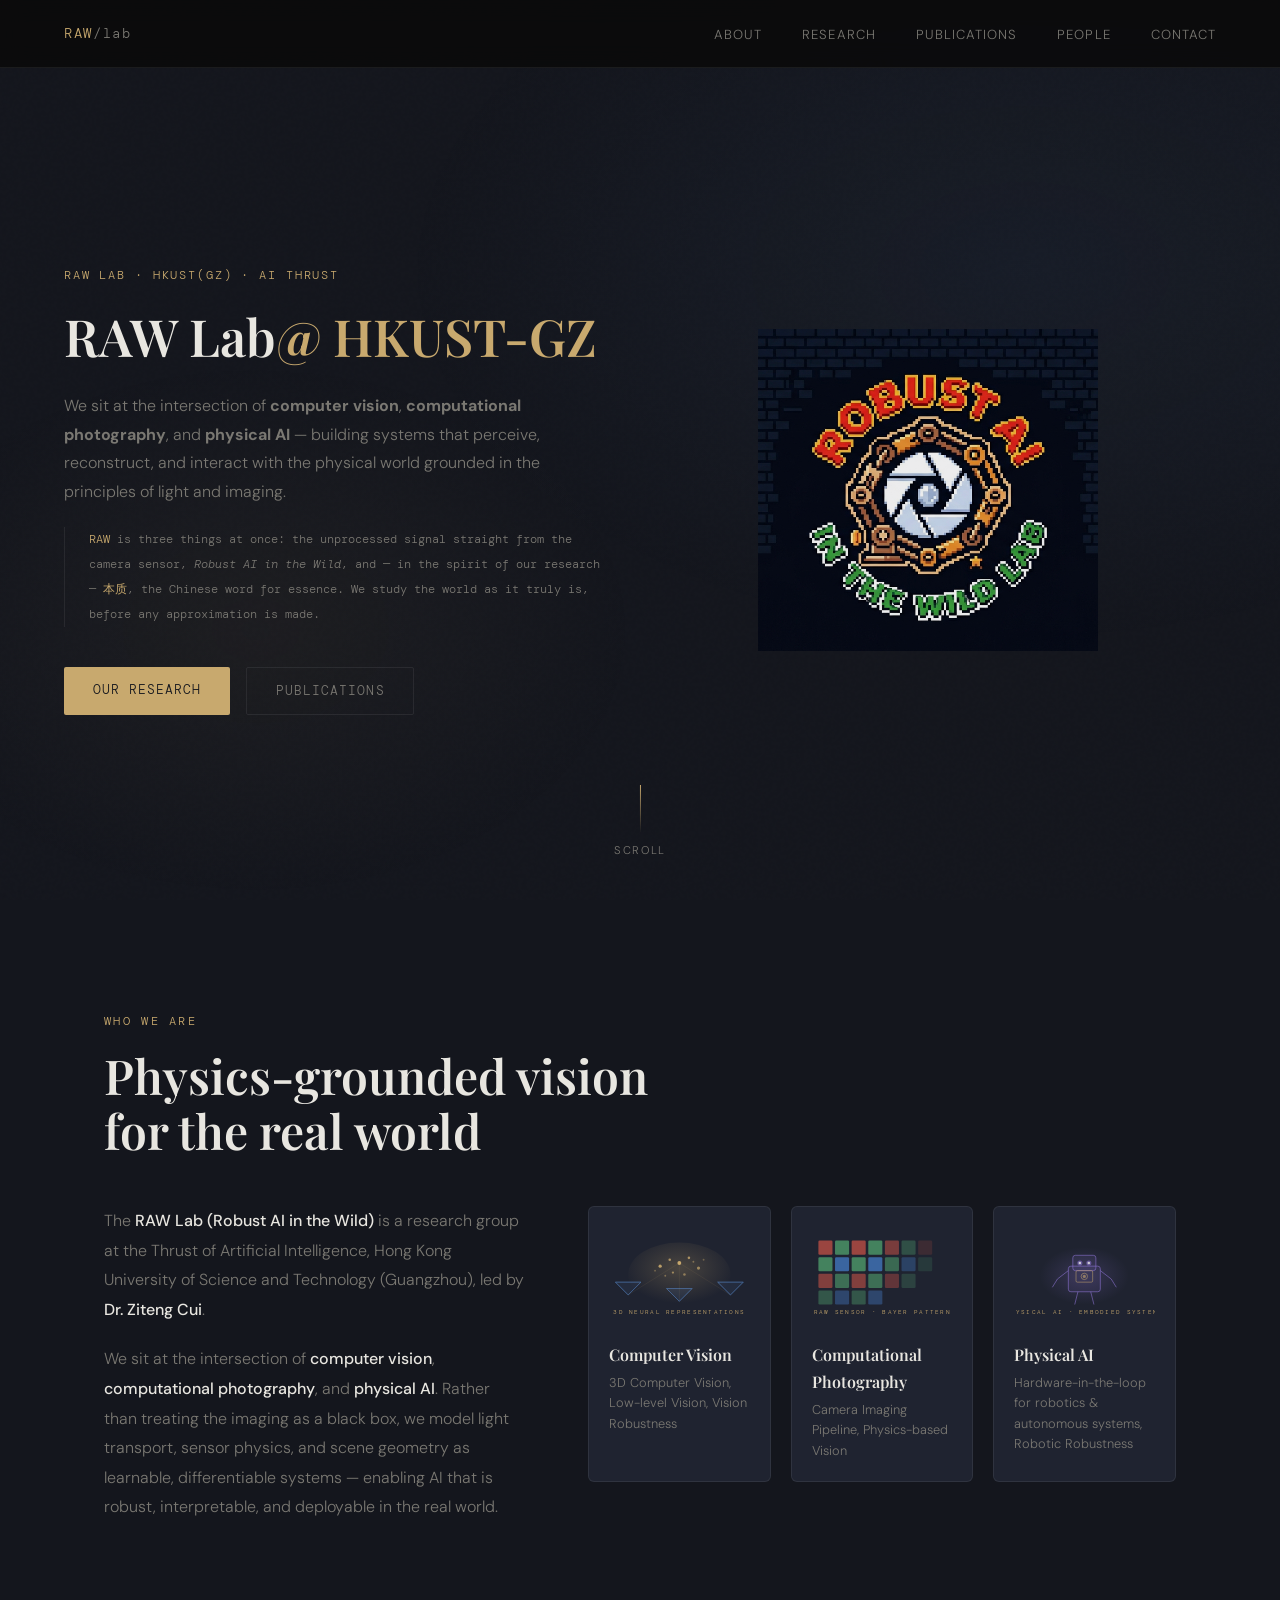
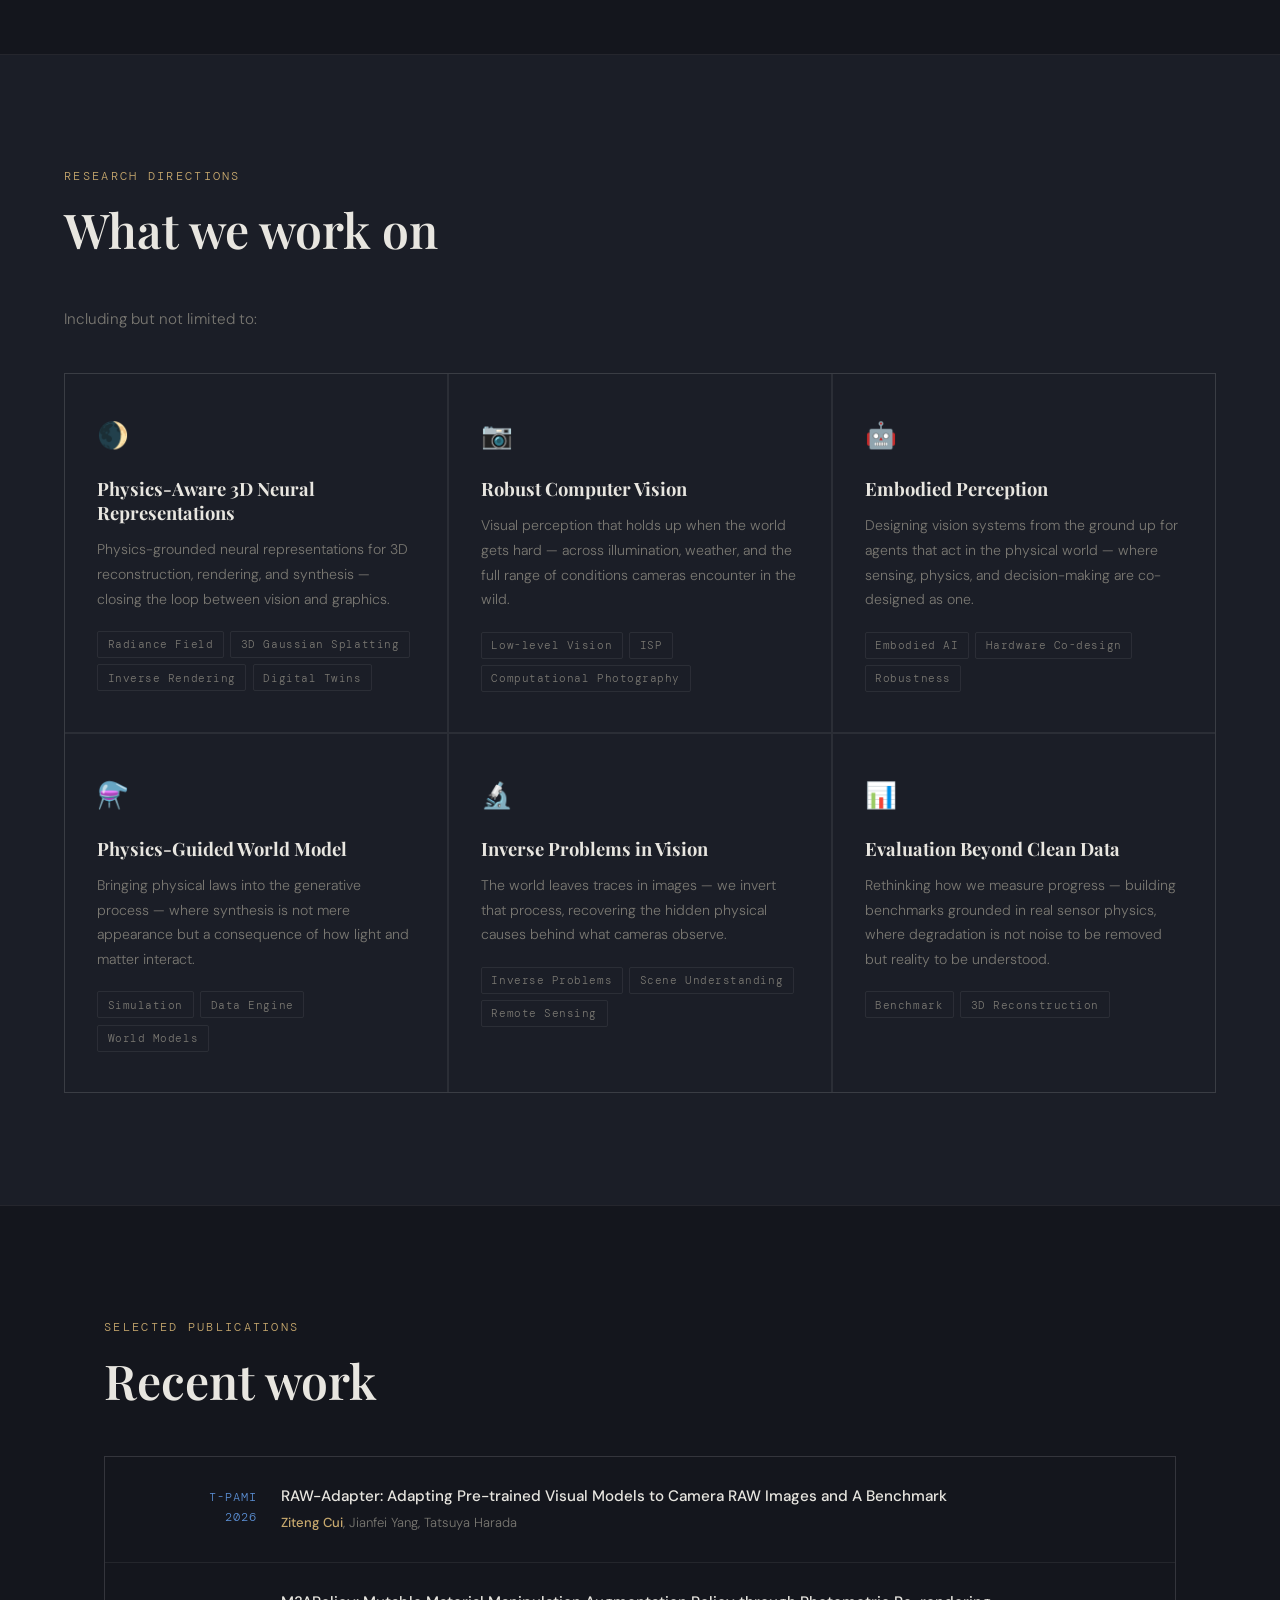
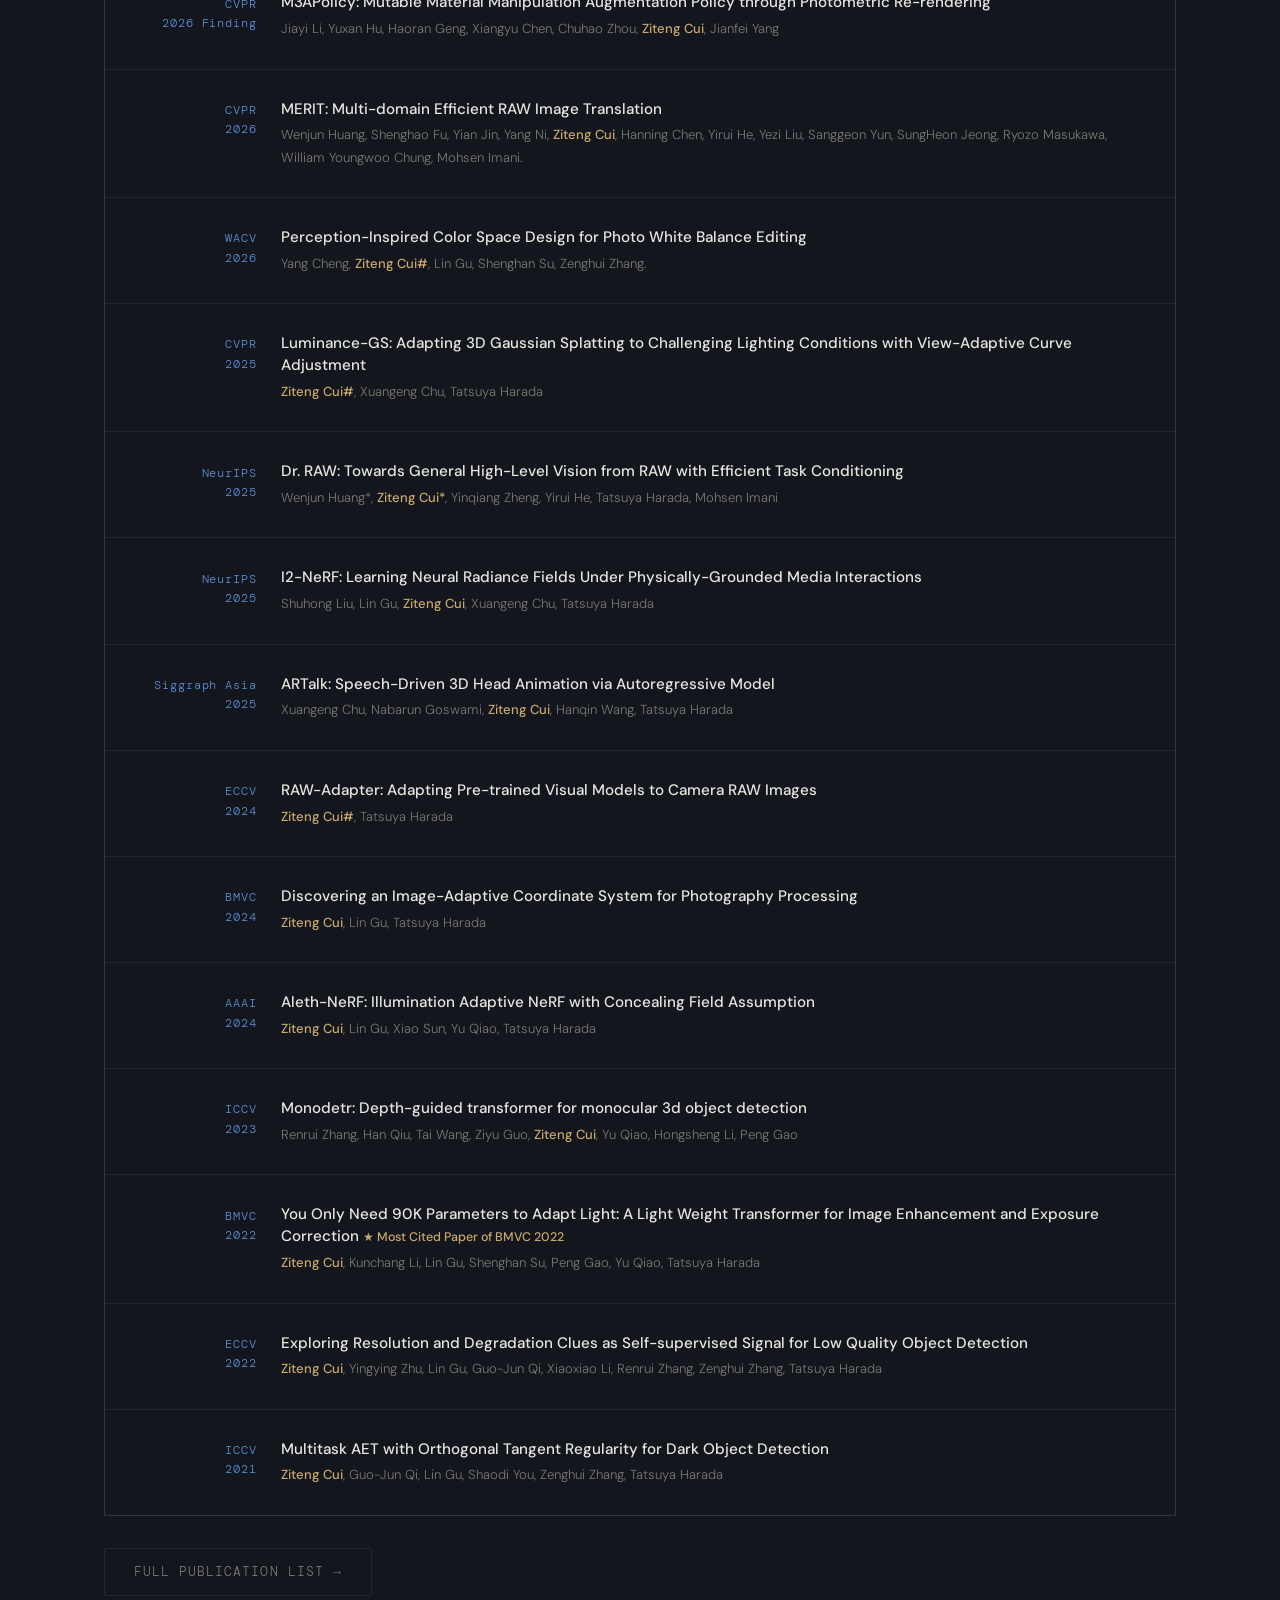
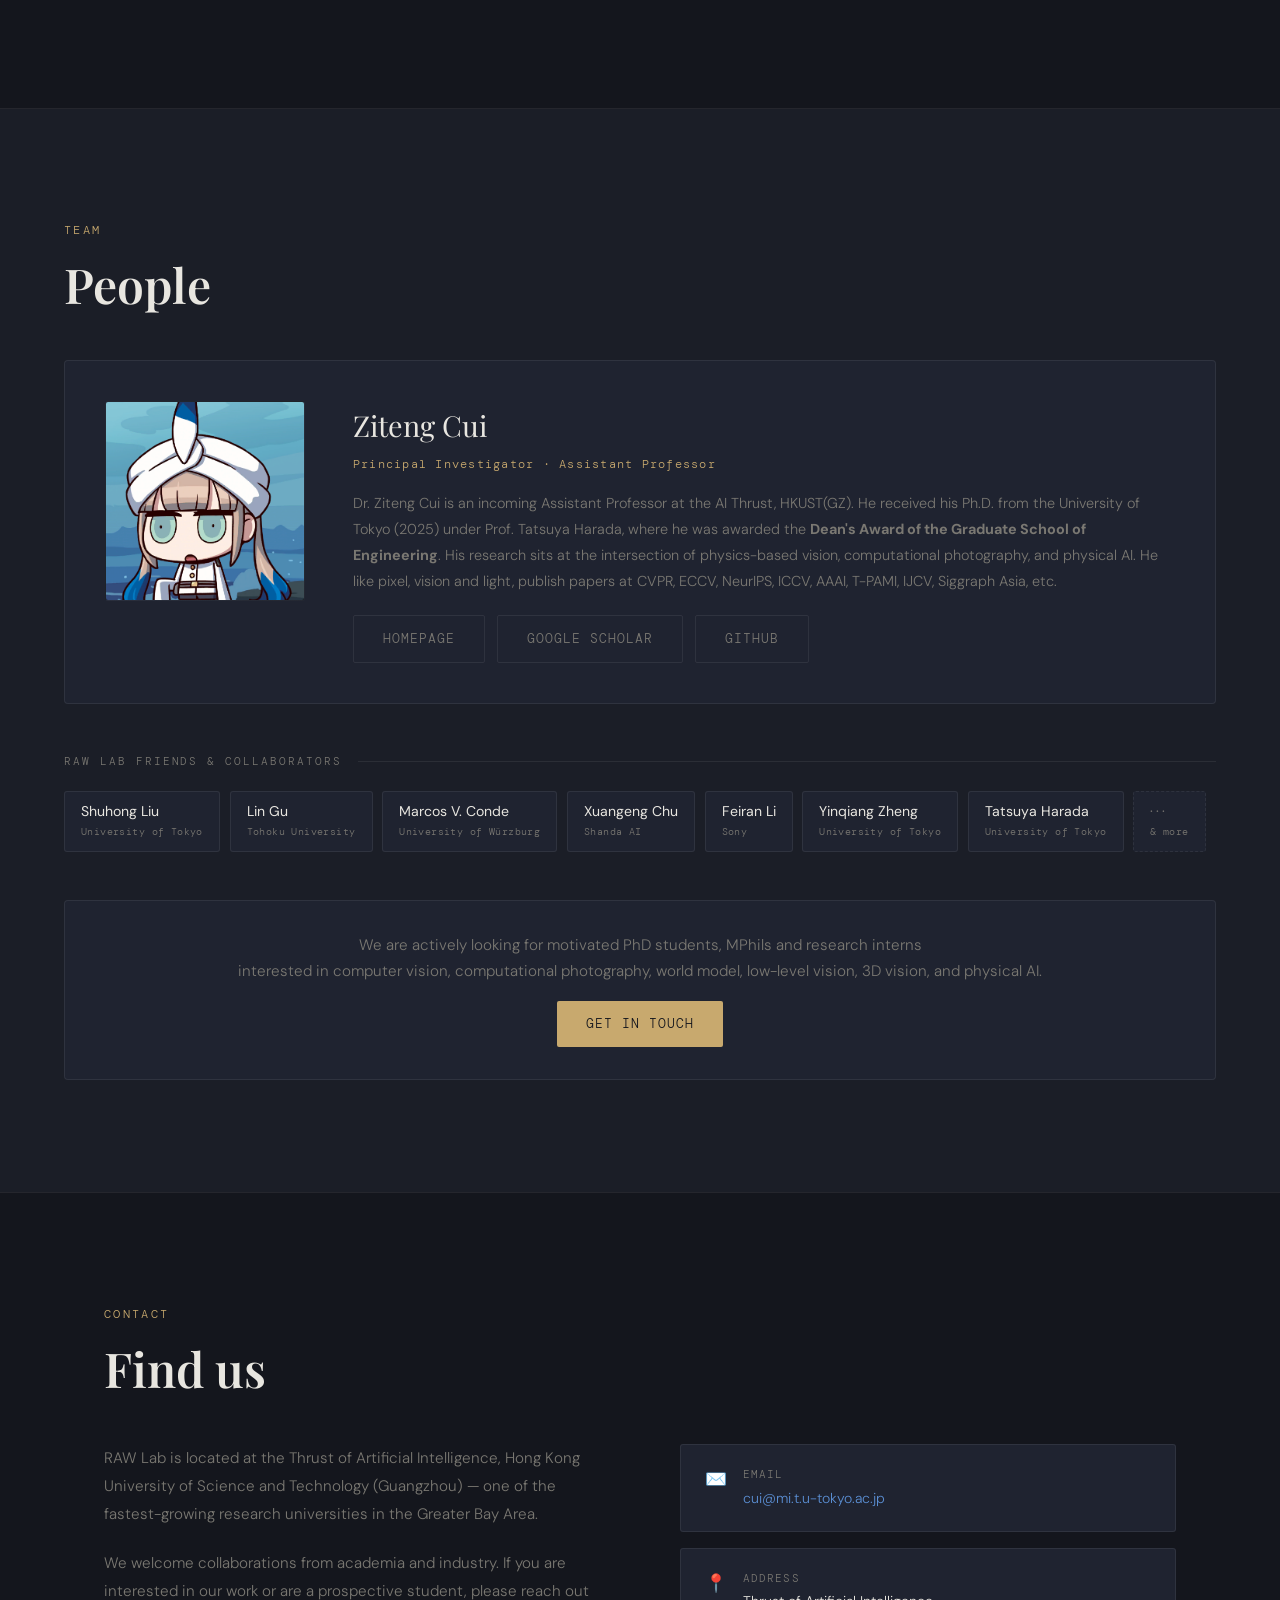
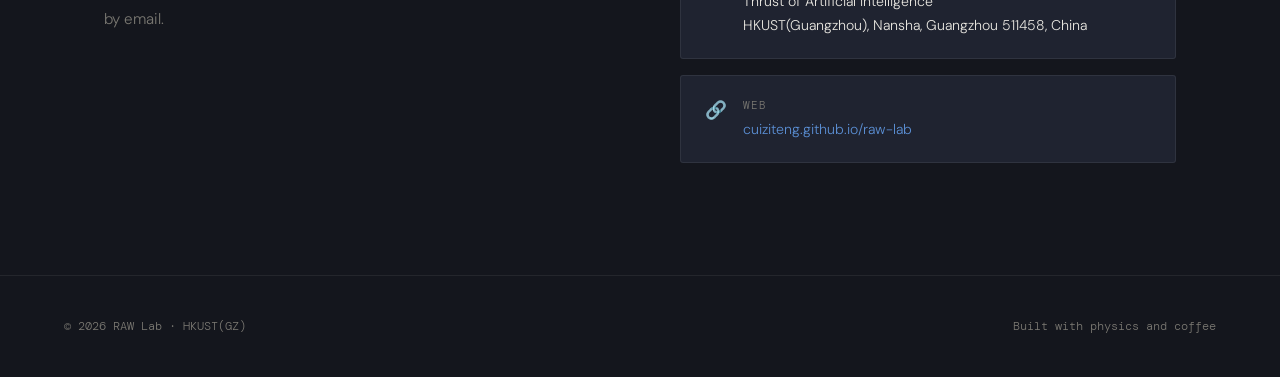
==== commit 6fc483e1: "Update index.html" ====
--- a/raw-lab/index.html
+++ b/raw-lab/index.html
@@ -33,62 +33,76 @@
   .nav-links { display: flex; gap: 2.5rem; list-style: none; }
   .nav-links a { color: var(--muted); text-decoration: none; font-size: 0.82rem; letter-spacing: 0.08em; text-transform: uppercase; transition: color 0.2s; }
   .nav-links a:hover { color: var(--text); }
-  .hero { min-height: 100vh; display: flex; flex-direction: column; justify-content: flex-end; padding: 0 4rem 6rem; position: relative; overflow: hidden; }
+
+  /* ── HERO: two-column grid ── */
+  .hero {
+    min-height: 100vh;
+    display: grid;
+    grid-template-columns: 1fr 1fr;
+    align-items: center;
+    padding: 0 4rem;
+    padding-top: 80px;
+    position: relative;
+    overflow: hidden;
+  }
   .hero-bg {
     position: absolute; inset: 0; z-index: 0;
-    background: radial-gradient(ellipse 70% 60% at 80% 30%, rgba(91,143,212,0.06) 0%, transparent 70%), radial-gradient(ellipse 50% 50% at 20% 70%, rgba(200,169,110,0.05) 0%, transparent 60%);
+    background: radial-gradient(ellipse 70% 60% at 80% 30%, rgba(91,143,212,0.06) 0%, transparent 70%),
+                radial-gradient(ellipse 50% 50% at 20% 70%, rgba(200,169,110,0.05) 0%, transparent 60%);
+  }
+  .hero-left { position: relative; z-index: 1; padding-right: 2rem; }
+  .hero-right {
+    position: relative; z-index: 1;
+    display: flex; justify-content: center; align-items: center;
   }
   .bayer-logo {
-    position: absolute;
-    top: 10%;
-    right: 5%;
-    z-index: 0;
-    width: 280px;
-    height: 280px;
-    object-fit: contain;
-    opacity: 0.9;
+    width: 340px; height: 340px;
+    object-fit: contain; opacity: 0.92;
     animation: float 6s ease-in-out infinite;
     image-rendering: pixelated;
   }
   @keyframes float {
     0%, 100% { transform: translateY(0px); }
-    50% { transform: translateY(-12px); }
-  }
-  .hero-tag { font-family: var(--mono); font-size: 0.78rem; color: var(--accent); letter-spacing: 0.15em; text-transform: uppercase; margin-bottom: 1.5rem; position: relative; z-index: 1; }
-  .hero-title { font-family: var(--serif); font-size: clamp(2.5rem, 5vw, 4.5rem); font-weight: 600; line-height: 1.05; position: relative; z-index: 1; max-width: 820px; }
+    50% { transform: translateY(-14px); }
+  }
+  .hero-tag { font-family: var(--mono); font-size: 0.78rem; color: var(--accent); letter-spacing: 0.15em; text-transform: uppercase; margin-bottom: 1.5rem; }
+  .hero-title { font-family: var(--serif); font-size: clamp(2.5rem, 4vw, 4rem); font-weight: 600; line-height: 1.05; max-width: 820px; }
   .hero-title em { font-style: normal; color: var(--accent); }
-  .hero-sub-row { display: flex; gap: 3rem; max-width: 900px; position: relative; z-index: 1; margin-top: 1.75rem; align-items: flex-start; }
-  .hero-sub { font-size: 1.05rem; color: var(--muted); line-height: 1.8; flex: 1; margin: 0; }
-  .hero-sub-mono { font-family: var(--mono); font-size: 0.78rem; color: var(--muted); line-height: 2; flex: 1; border-left: 1px solid var(--border); padding-left: 2rem; }
-  @media (max-width: 900px) {
-    .hero-sub-row { flex-direction: column; gap: 1.25rem; }
-    .hero-sub-mono { border-left: none; padding-left: 0; border-top: 1px solid var(--border); padding-top: 1rem; }
-    .bayer-logo { width: 160px; height: 160px; top: 8%; right: 3%; opacity: 0.7; }
-  }
-  .hero-ctas { margin-top: 2.5rem; display: flex; gap: 1rem; position: relative; z-index: 1; }
+  .hero-sub-row { display: flex; flex-direction: column; gap: 1.25rem; max-width: 560px; margin-top: 1.75rem; }
+  .hero-sub { font-size: 1rem; color: var(--muted); line-height: 1.8; margin: 0; }
+  .hero-sub-mono { font-family: var(--mono); font-size: 0.78rem; color: var(--muted); line-height: 2; border-left: 1px solid var(--border); padding-left: 1.5rem; }
+  .hero-ctas { margin-top: 2.5rem; display: flex; gap: 1rem; }
+  .hero-scroll {
+    position: absolute; bottom: 2.5rem; left: 50%; transform: translateX(-50%);
+    z-index: 1; display: flex; flex-direction: column; align-items: center; gap: 0.5rem;
+  }
+  .hero-scroll span { font-size: 0.7rem; color: var(--muted); letter-spacing: 0.15em; text-transform: uppercase; }
+  .scroll-line { width: 1px; height: 48px; background: linear-gradient(to bottom, var(--accent), transparent); animation: scrolldown 2s ease-in-out infinite; }
+  @keyframes scrolldown { 0%,100%{transform:scaleY(1);opacity:1} 50%{transform:scaleY(0.4);opacity:0.3} }
+
   .btn { display: inline-block; padding: 0.75rem 1.8rem; font-size: 0.82rem; letter-spacing: 0.08em; text-transform: uppercase; text-decoration: none; border-radius: 2px; transition: all 0.2s; font-family: var(--mono); }
   .btn-primary { background: var(--accent); color: var(--black); }
   .btn-primary:hover { background: #dfc087; }
   .btn-outline { border: 1px solid var(--border); color: var(--muted); }
   .btn-outline:hover { border-color: var(--muted); color: var(--text); }
-  .hero-scroll { position: absolute; bottom: 2.5rem; left: 50%; transform: translateX(-50%); z-index: 1; display: flex; flex-direction: column; align-items: center; gap: 0.5rem; }
-  .hero-scroll span { font-size: 0.7rem; color: var(--muted); letter-spacing: 0.15em; text-transform: uppercase; }
-  .scroll-line { width: 1px; height: 48px; background: linear-gradient(to bottom, var(--accent), transparent); animation: scrolldown 2s ease-in-out infinite; }
-  @keyframes scrolldown { 0%,100%{transform:scaleY(1);opacity:1} 50%{transform:scaleY(0.4);opacity:0.3} }
+
   section { padding: 7rem 4rem; position: relative; z-index: 1; }
   .section-label { font-family: var(--mono); font-size: 0.72rem; color: var(--accent); letter-spacing: 0.2em; text-transform: uppercase; margin-bottom: 1rem; }
   .section-title { font-family: var(--serif); font-size: clamp(2rem, 4vw, 3rem); font-weight: 600; line-height: 1.15; margin-bottom: 3rem; }
   .divider { width: 100%; height: 1px; background: var(--border); }
+
   .visual-cards { display: grid; grid-template-columns: repeat(3,1fr); gap: 1.25rem; }
   .vis-card { background: var(--card); border: 1px solid var(--border); border-radius: 6px; padding: 1.5rem 1.25rem 1.25rem; transition: border-color 0.3s, transform 0.3s; cursor: default; }
   .vis-card:hover { border-color: rgba(200,169,110,0.3); transform: translateY(-3px); }
   .vis-card svg { width: 100%; height: auto; margin-bottom: 0.75rem; }
   .vis-label { font-family: var(--serif); font-size: 1rem; font-weight: 600; margin-bottom: 0.3rem; color: var(--text); }
   .vis-sub { font-size: 0.8rem; color: var(--muted); line-height: 1.6; }
+
   #about { max-width: 1200px; margin: 0 auto; }
   .about-grid { display: grid; grid-template-columns: 1fr 1.4fr; gap: 4rem; align-items: start; }
   .about-text p { color: var(--muted); font-size: 1rem; margin-bottom: 1.25rem; line-height: 1.85; }
   .about-text p strong { color: var(--text); font-weight: 500; }
+
   #research { background: var(--dark); }
   .research-inner { max-width: 1200px; margin: 0 auto; }
   .research-grid { display: grid; grid-template-columns: repeat(3,1fr); gap: 1.5px; background: var(--border); border: 1px solid var(--border); }
@@ -101,6 +115,7 @@
   .research-card p { font-size: 0.88rem; color: var(--muted); line-height: 1.75; }
   .research-tags { display: flex; flex-wrap: wrap; gap: 0.4rem; margin-top: 1.25rem; }
   .tag { font-family: var(--mono); font-size: 0.68rem; padding: 0.2rem 0.6rem; border: 1px solid var(--border); color: var(--muted); border-radius: 2px; letter-spacing: 0.05em; }
+
   #publications { max-width: 1200px; margin: 0 auto; }
   .pub-list { display: flex; flex-direction: column; gap: 1px; background: var(--border); border: 1px solid var(--border); }
   .pub-item { background: var(--black); padding: 1.75rem 2rem; display: grid; grid-template-columns: 120px 1fr auto; gap: 1.5rem; align-items: start; transition: background 0.2s; }
@@ -109,6 +124,7 @@
   .pub-title { font-size: 0.95rem; font-weight: 500; margin-bottom: 0.3rem; line-height: 1.45; }
   .pub-authors { font-size: 0.82rem; color: var(--muted); }
   .pub-authors strong { color: var(--accent); font-weight: 500; }
+
   #people { background: var(--dark); }
   .people-inner { max-width: 1200px; margin: 0 auto; }
   .pi-card { display: grid; grid-template-columns: 200px 1fr; gap: 3rem; background: var(--card); border: 1px solid var(--border); padding: 2.5rem; border-radius: 4px; margin-bottom: 3rem; }
@@ -125,6 +141,7 @@
   .friend-chip:hover { border-color: rgba(200,169,110,0.35); transform: translateY(-2px); }
   .friend-name { font-size: 0.88rem; color: var(--text); font-weight: 400; line-height: 1.3; white-space: nowrap; }
   .friend-inst { font-family: var(--mono); font-size: 0.65rem; color: var(--muted); margin-top: 0.2rem; letter-spacing: 0.04em; }
+
   #contact { max-width: 1200px; margin: 0 auto; }
   .contact-grid { display: grid; grid-template-columns: 1fr 1fr; gap: 5rem; }
   .contact-text p { color: var(--muted); font-size: 0.95rem; line-height: 1.85; margin-bottom: 1.25rem; }
@@ -135,17 +152,27 @@
   .contact-item-val { font-size: 0.88rem; color: var(--text); }
   .contact-item-val a { color: var(--accent2); text-decoration: none; }
   .contact-item-val a:hover { text-decoration: underline; }
+
   footer { padding: 2.5rem 4rem; border-top: 1px solid var(--border); display: flex; justify-content: space-between; align-items: center; position: relative; z-index: 1; }
   footer p { font-size: 0.78rem; color: var(--muted); font-family: var(--mono); }
+
   .reveal { opacity: 0; transform: translateY(24px); transition: opacity 0.7s ease, transform 0.7s ease; }
   .reveal.visible { opacity: 1; transform: none; }
+
+  @media (max-width: 1024px) {
+    .hero { grid-template-columns: 1fr; padding-top: 120px; padding-bottom: 4rem; }
+    .hero-right { margin-top: 2.5rem; }
+    .bayer-logo { width: 220px; height: 220px; }
+    .hero-left { padding-right: 0; }
+  }
   @media (max-width: 900px) {
     nav { padding: 1rem 1.5rem; } .nav-links { display: none; }
-    section { padding: 5rem 1.5rem; } .hero { padding: 0 1.5rem 5rem; }
+    section { padding: 5rem 1.5rem; } .hero { padding: 120px 1.5rem 4rem; }
     .about-grid, .contact-grid, .pi-card { grid-template-columns: 1fr; gap: 2rem; }
     .research-grid { grid-template-columns: 1fr; }
     .pub-item { grid-template-columns: 1fr; } .pub-venue { text-align: left; }
     footer { flex-direction: column; gap: 1rem; text-align: center; padding: 2rem 1.5rem; }
+    .visual-cards { grid-template-columns: 1fr; }
   }
 </style>
 </head>
@@ -164,29 +191,38 @@
 
 <div class="hero">
   <div class="hero-bg"></div>
-  <img class="bayer-logo" src="raw-lab-logo.png" alt="RAW Lab Logo">
-  <div class="hero-tag">RAW Lab · HKUST(GZ) · AI Thrust</div>
-  <h1 class="hero-title">RAW Lab<em>@ HKUST-GZ</em></h1>
-  <div class="hero-sub-row">
-    <p class="hero-sub">
-      We sit at the intersection of <strong>computer vision</strong>,
-      <strong>computational photography</strong>, and <strong>physical AI</strong> —
-      building systems that perceive, reconstruct, and interact with
-      the physical world grounded in the principles of light and imaging.
-    </p>
-    <p class="hero-sub hero-sub-mono">
-      <span style="color:#c8a96e">RAW</span> is three things at once:
-      the unprocessed signal straight from the camera sensor,
-      <em>Robust AI in the Wild</em>, and — in the spirit of our research —
-      <span style="color:#c8a96e">本质</span>,
-      the Chinese word for essence.
-      We study the world as it truly is, before any approximation is made.
-    </p>
-  </div>
-  <div class="hero-ctas">
-    <a href="#research" class="btn btn-primary">Our Research</a>
-    <a href="#publications" class="btn btn-outline">Publications</a>
-  </div>
+
+  <!-- 左侧文字内容 -->
+  <div class="hero-left">
+    <div class="hero-tag">RAW Lab · HKUST(GZ) · AI Thrust</div>
+    <h1 class="hero-title">RAW Lab<em>@ HKUST-GZ</em></h1>
+    <div class="hero-sub-row">
+      <p class="hero-sub">
+        We sit at the intersection of <strong>computer vision</strong>,
+        <strong>computational photography</strong>, and <strong>physical AI</strong> —
+        building systems that perceive, reconstruct, and interact with
+        the physical world grounded in the principles of light and imaging.
+      </p>
+      <p class="hero-sub hero-sub-mono">
+        <span style="color:#c8a96e">RAW</span> is three things at once:
+        the unprocessed signal straight from the camera sensor,
+        <em>Robust AI in the Wild</em>, and — in the spirit of our research —
+        <span style="color:#c8a96e">本质</span>,
+        the Chinese word for essence.
+        We study the world as it truly is, before any approximation is made.
+      </p>
+    </div>
+    <div class="hero-ctas">
+      <a href="#research" class="btn btn-primary">Our Research</a>
+      <a href="#publications" class="btn btn-outline">Publications</a>
+    </div>
+  </div>
+
+  <!-- 右侧 Logo -->
+  <div class="hero-right">
+    <img class="bayer-logo" src="raw-lab-logo.png" alt="RAW Lab Logo">
+  </div>
+
   <div class="hero-scroll">
     <div class="scroll-line"></div>
     <span>Scroll</span>
@@ -295,9 +331,6 @@
             <circle cx="13" cy="9" r="5" fill="none" stroke="#c8a96e" stroke-width="1" opacity="0.8"/>
             <circle cx="13" cy="9" r="2.5" fill="#c8a96e" opacity="0.6"/>
           </g>
-          <g stroke="#c8a96e" stroke-width="0.7" fill="none" opacity="0.4">
-            <path d="M 70 71 Q 80 65 90 71"/><path d="M 65 75 Q 77 64 90 75"/>
-          </g>
           <text x="110" y="130" text-anchor="middle" fill="#c8a96e" font-size="9" font-family="DM Mono, monospace" letter-spacing="2">PHYSICAL AI · EMBODIED SYSTEMS</text>
         </svg>
         <div class="vis-label">Physical AI</div>
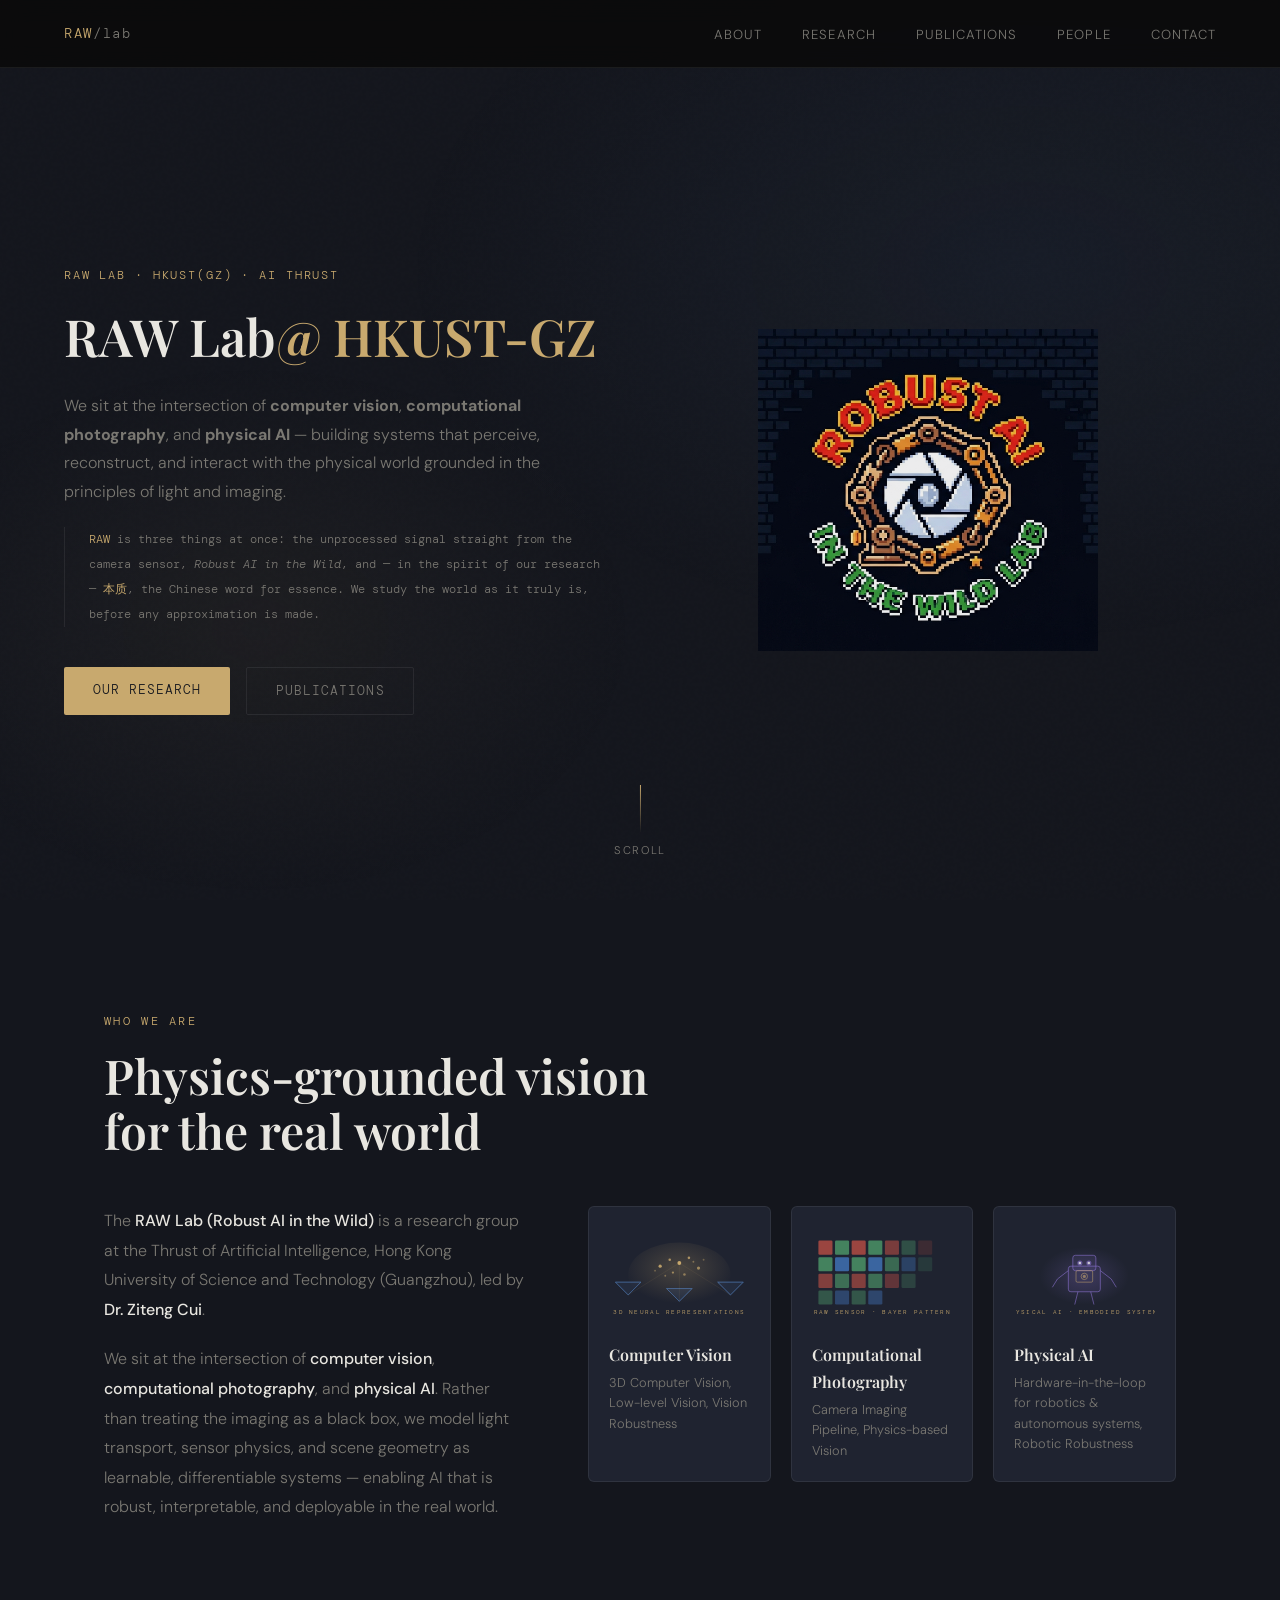
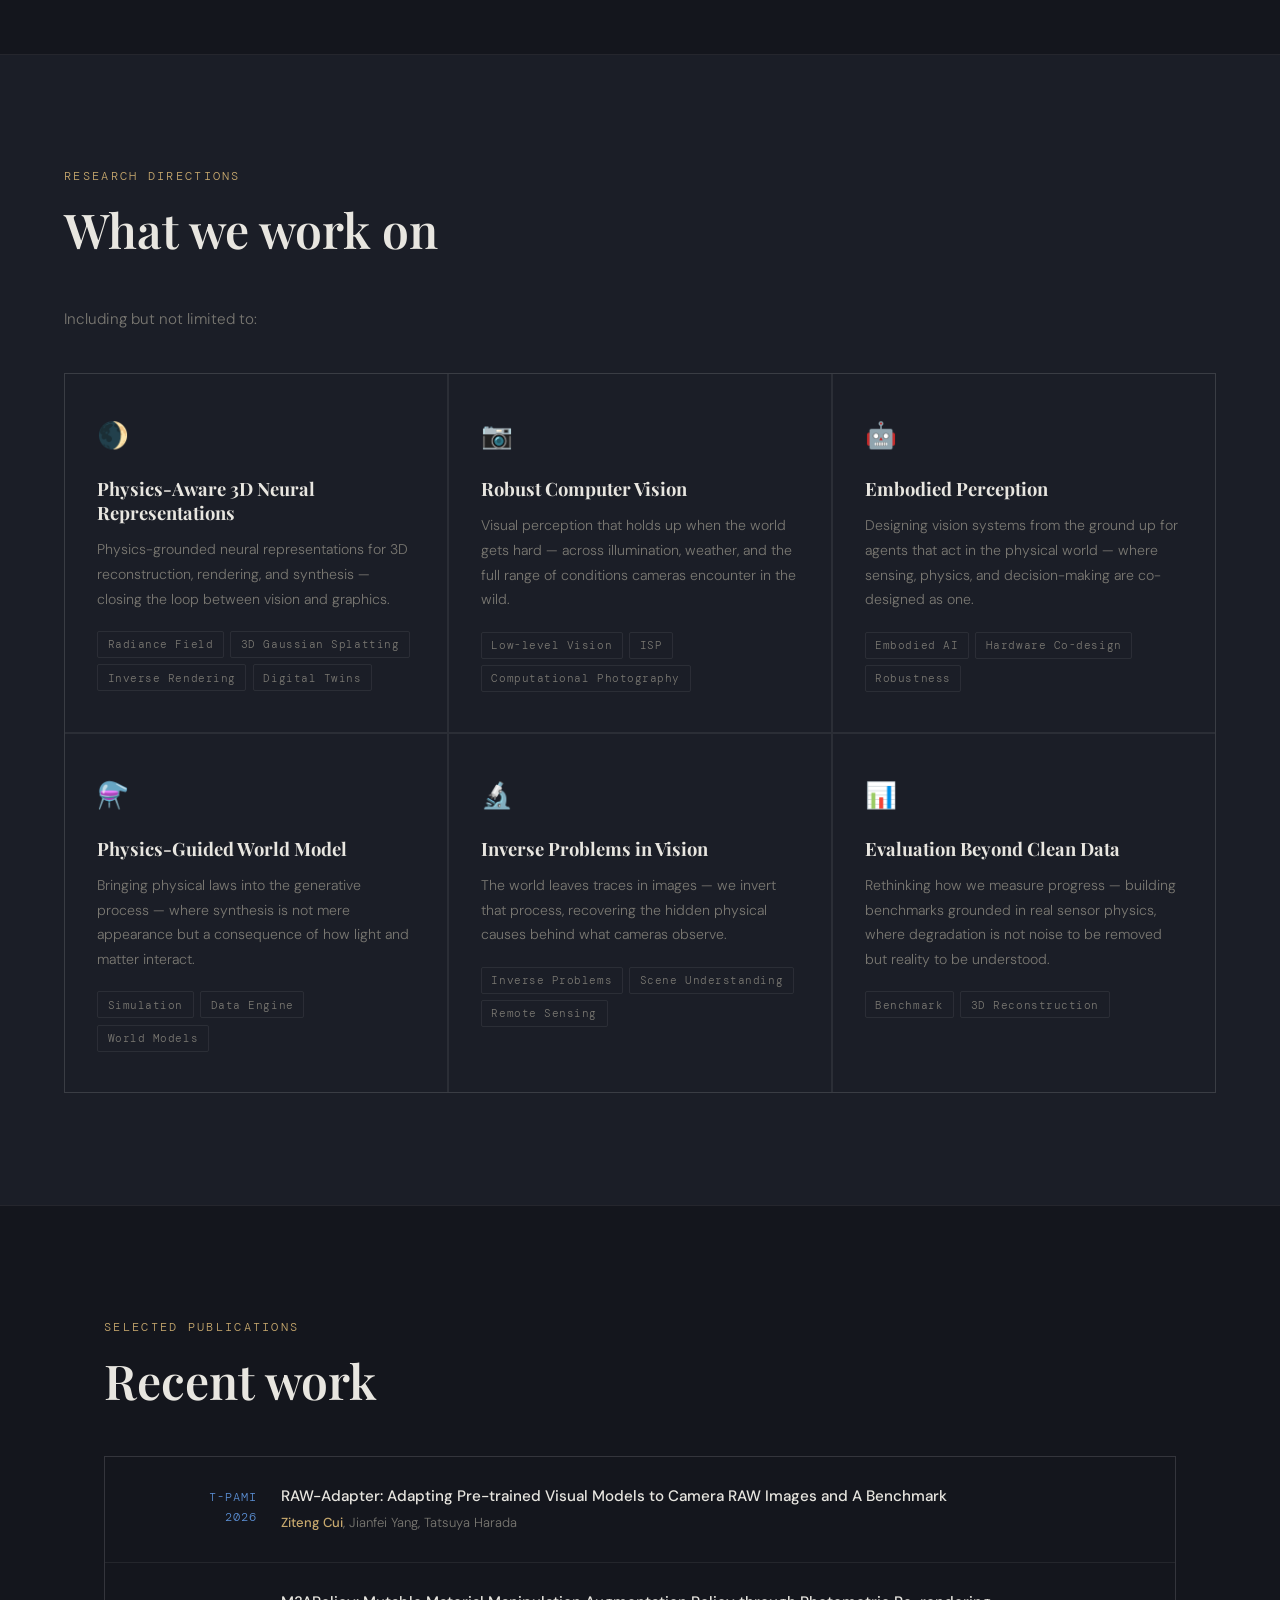
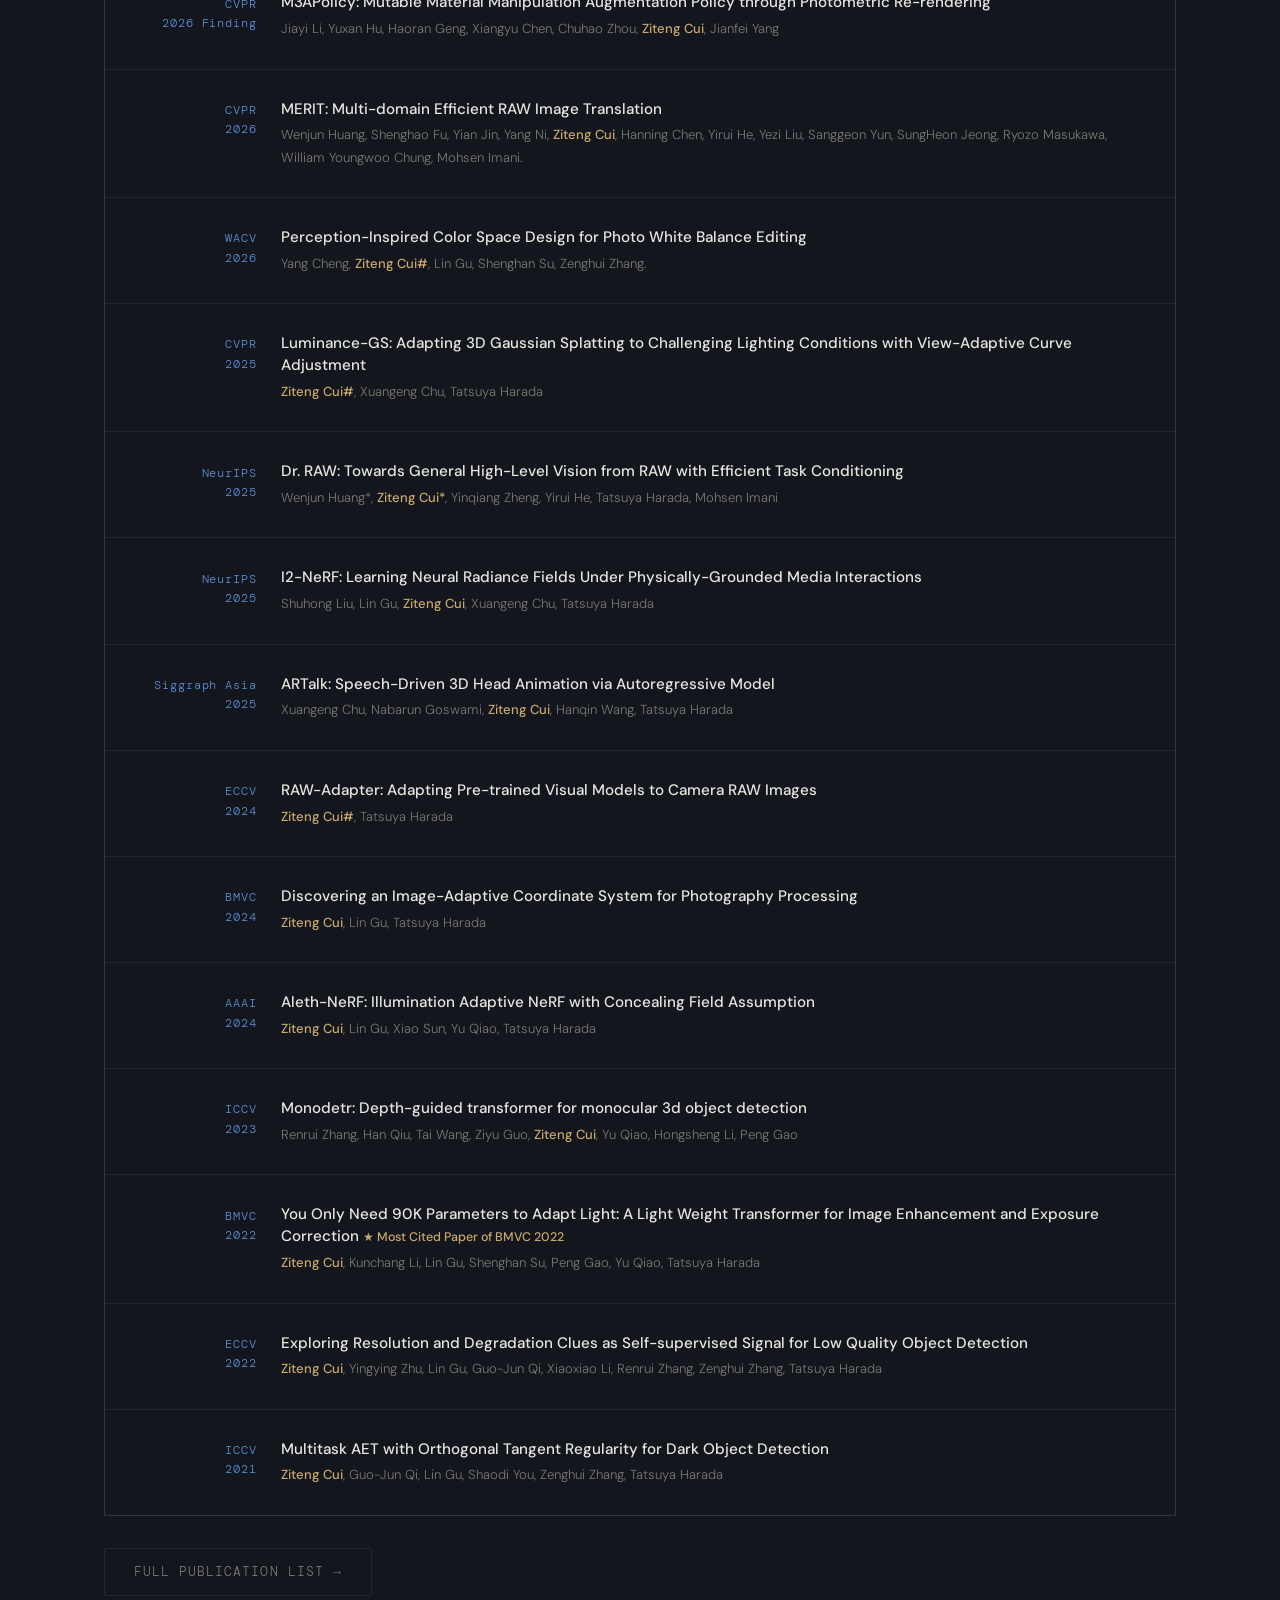
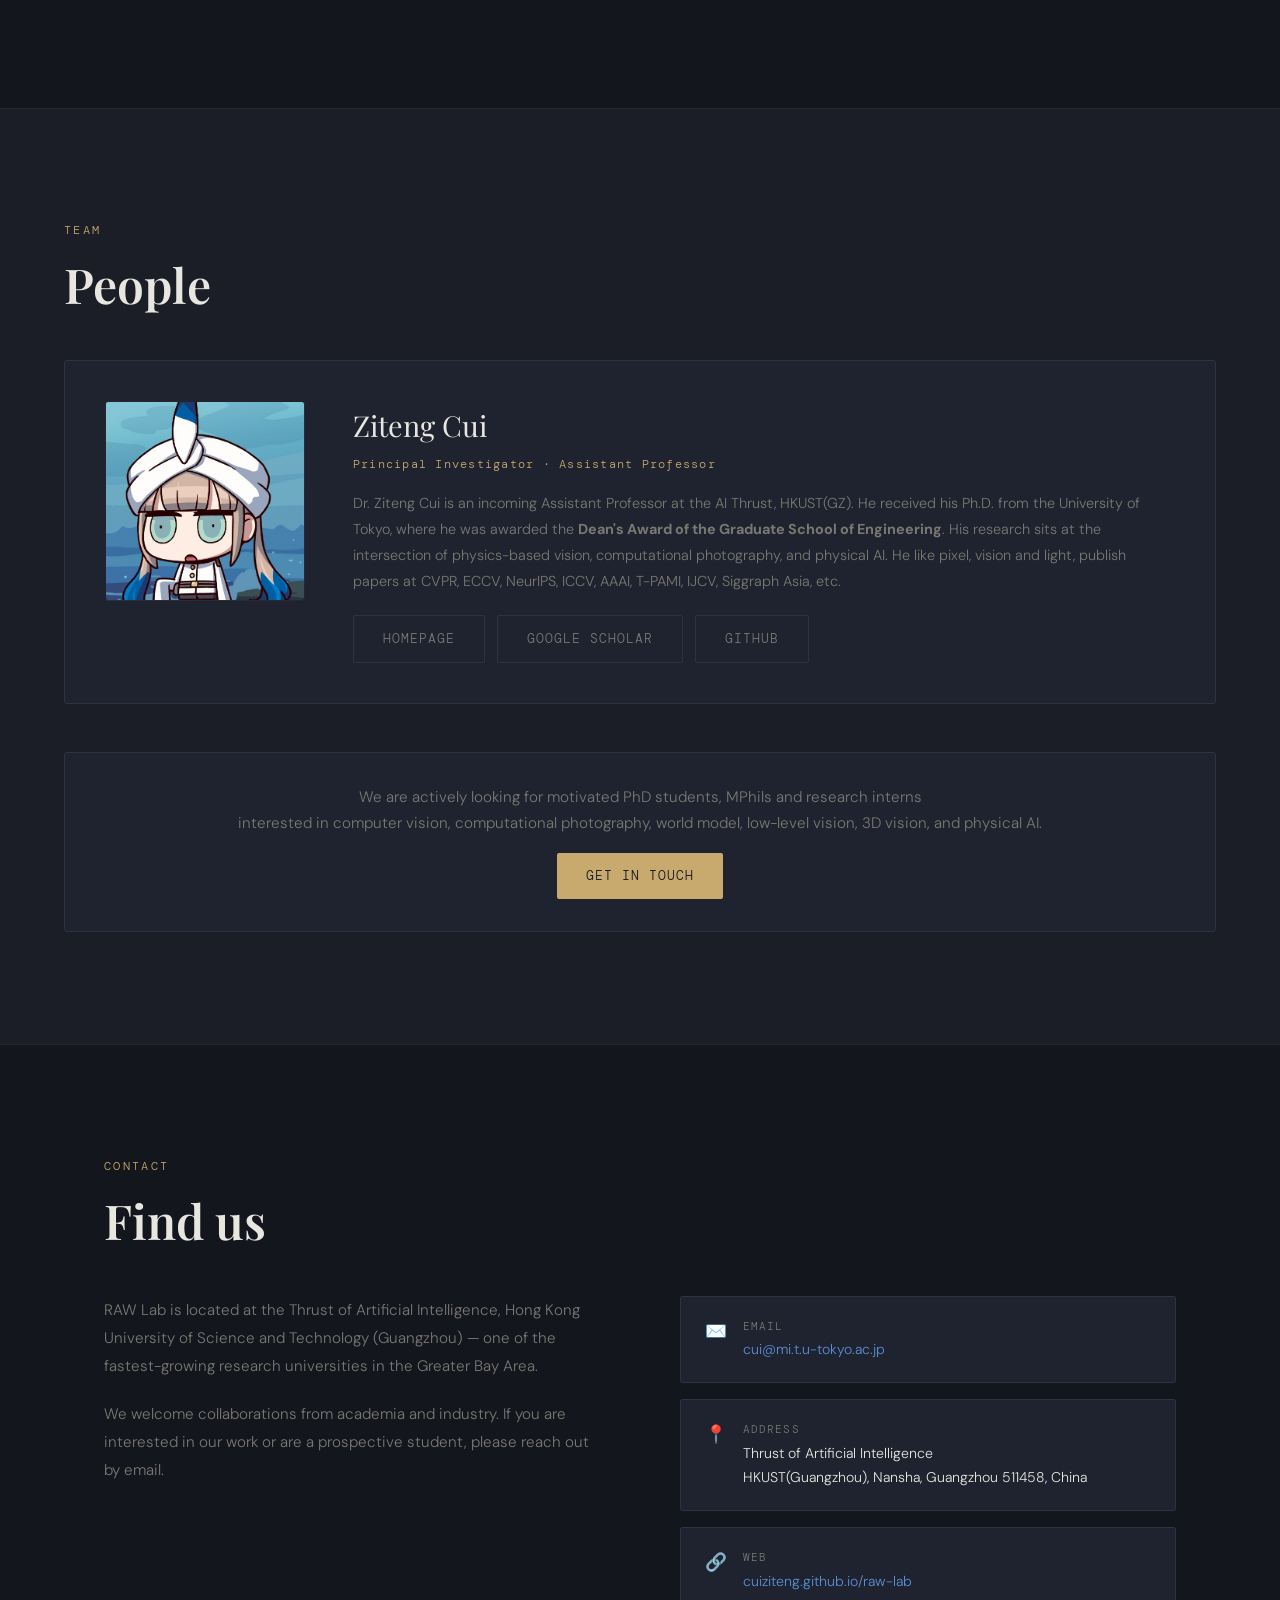
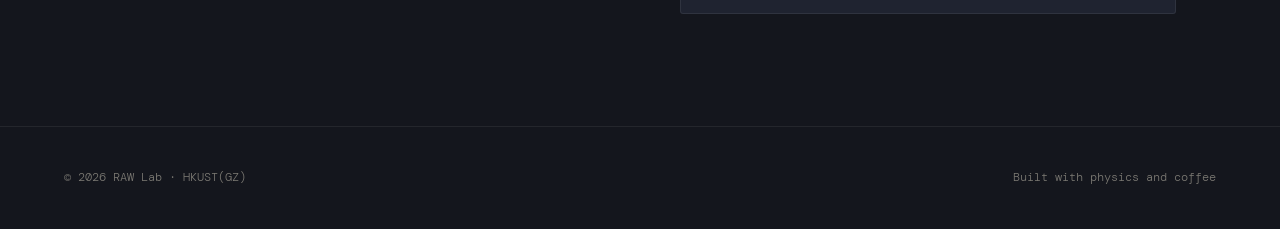
==== commit 66e01fe1: "Update index.html" ====
--- a/raw-lab/index.html
+++ b/raw-lab/index.html
@@ -535,7 +535,7 @@
       <div>
         <div class="pi-name">Ziteng Cui</div>
         <div class="pi-role">Principal Investigator · Assistant Professor</div>
-        <p class="pi-bio">Dr. Ziteng Cui is an incoming Assistant Professor at the AI Thrust, HKUST(GZ). He received his Ph.D. from the University of Tokyo (2025) under Prof. Tatsuya Harada, where he was awarded the <strong>Dean's Award of the Graduate School of Engineering</strong>. His research sits at the intersection of physics-based vision, computational photography, and physical AI. He like pixel, vision and light, publish papers at CVPR, ECCV, NeurIPS, ICCV, AAAI, T-PAMI, IJCV, Siggraph Asia, etc.</p>
+        <p class="pi-bio">Dr. Ziteng Cui is an incoming Assistant Professor at the AI Thrust, HKUST(GZ). He received his Ph.D. from the University of Tokyo, where he was awarded the <strong>Dean's Award of the Graduate School of Engineering</strong>. His research sits at the intersection of physics-based vision, computational photography, and physical AI. He like pixel, vision and light, publish papers at CVPR, ECCV, NeurIPS, ICCV, AAAI, T-PAMI, IJCV, Siggraph Asia, etc.</p>
         <div class="pi-links">
           <a href="https://cuiziteng.github.io" class="btn btn-outline" target="_blank">Homepage</a>
           <a href="https://scholar.google.com/citations?user=niXIRXgAAAAJ&hl=en" class="btn btn-outline" target="_blank">Google Scholar</a>
@@ -543,7 +543,7 @@
         </div>
       </div>
     </div>
-    <div class="reveal">
+    <!-- <div class="reveal">
       <div class="friends-label">RAW Lab Friends &amp; Collaborators</div>
       <div class="friends-grid">
         <a href="https://shuhongll.github.io/" class="friend-chip" target="_blank">
@@ -572,7 +572,7 @@
           <span class="friend-inst">& more</span>
         </div>
       </div>
-    </div>
+    </div> -->
     <div class="reveal" style="background:var(--card);border:1px solid var(--border);padding:2rem;border-radius:4px;text-align:center;margin-top:3rem;">
       <p style="color:var(--muted);font-size:0.95rem;margin-bottom:1rem;">
         We are actively looking for motivated PhD students, MPhils and research interns<br>
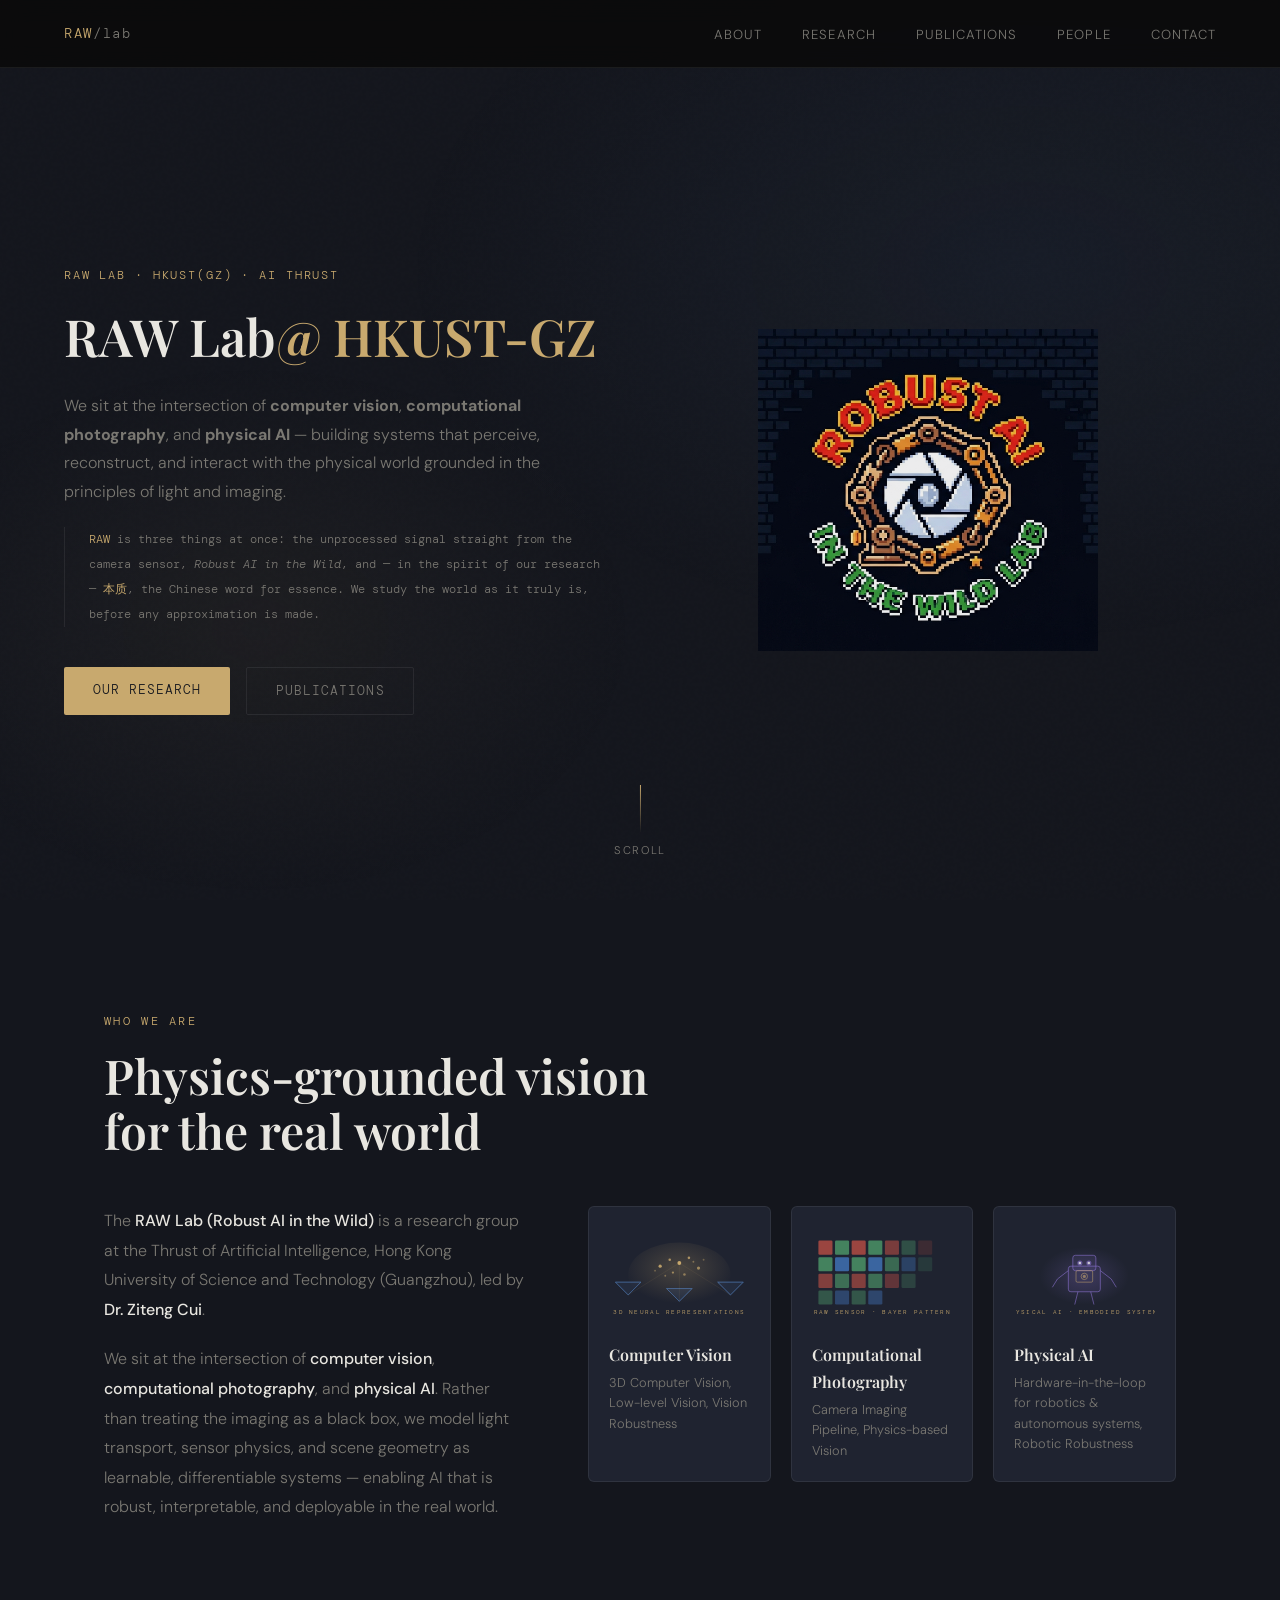
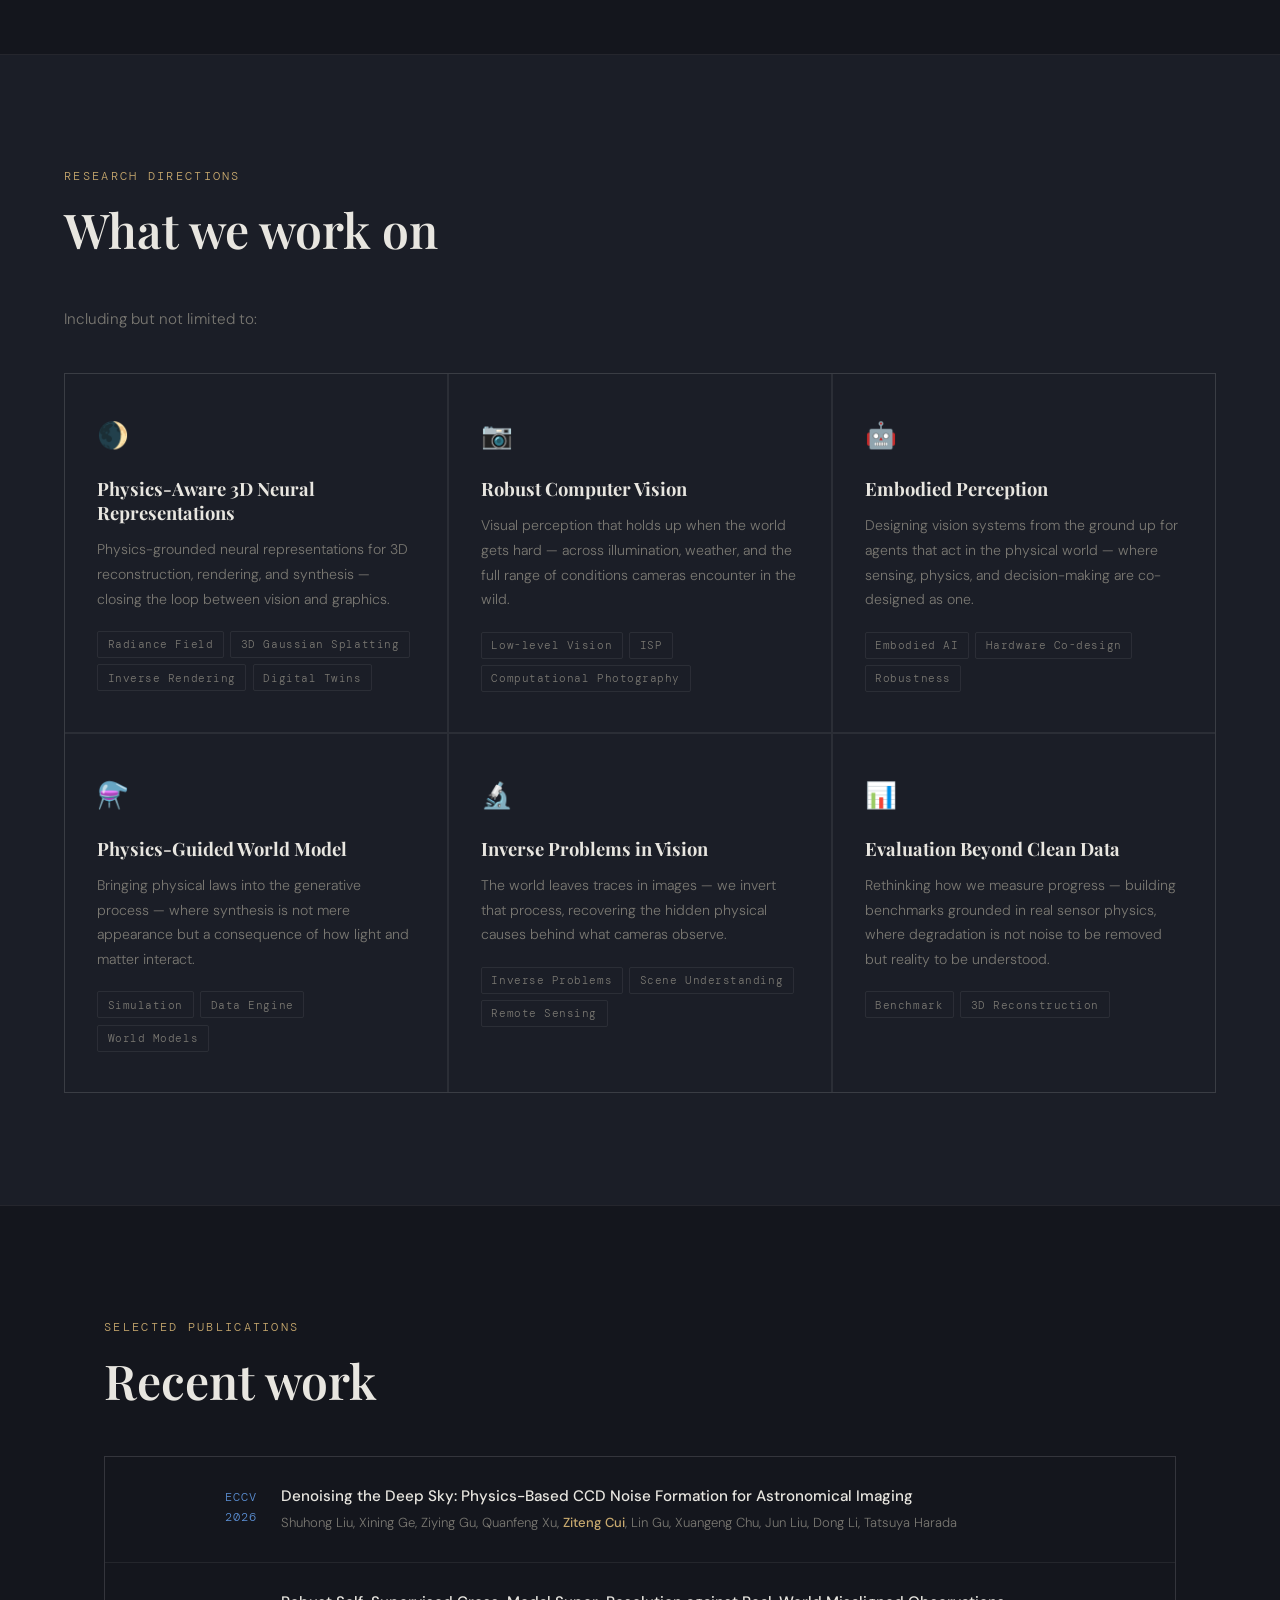
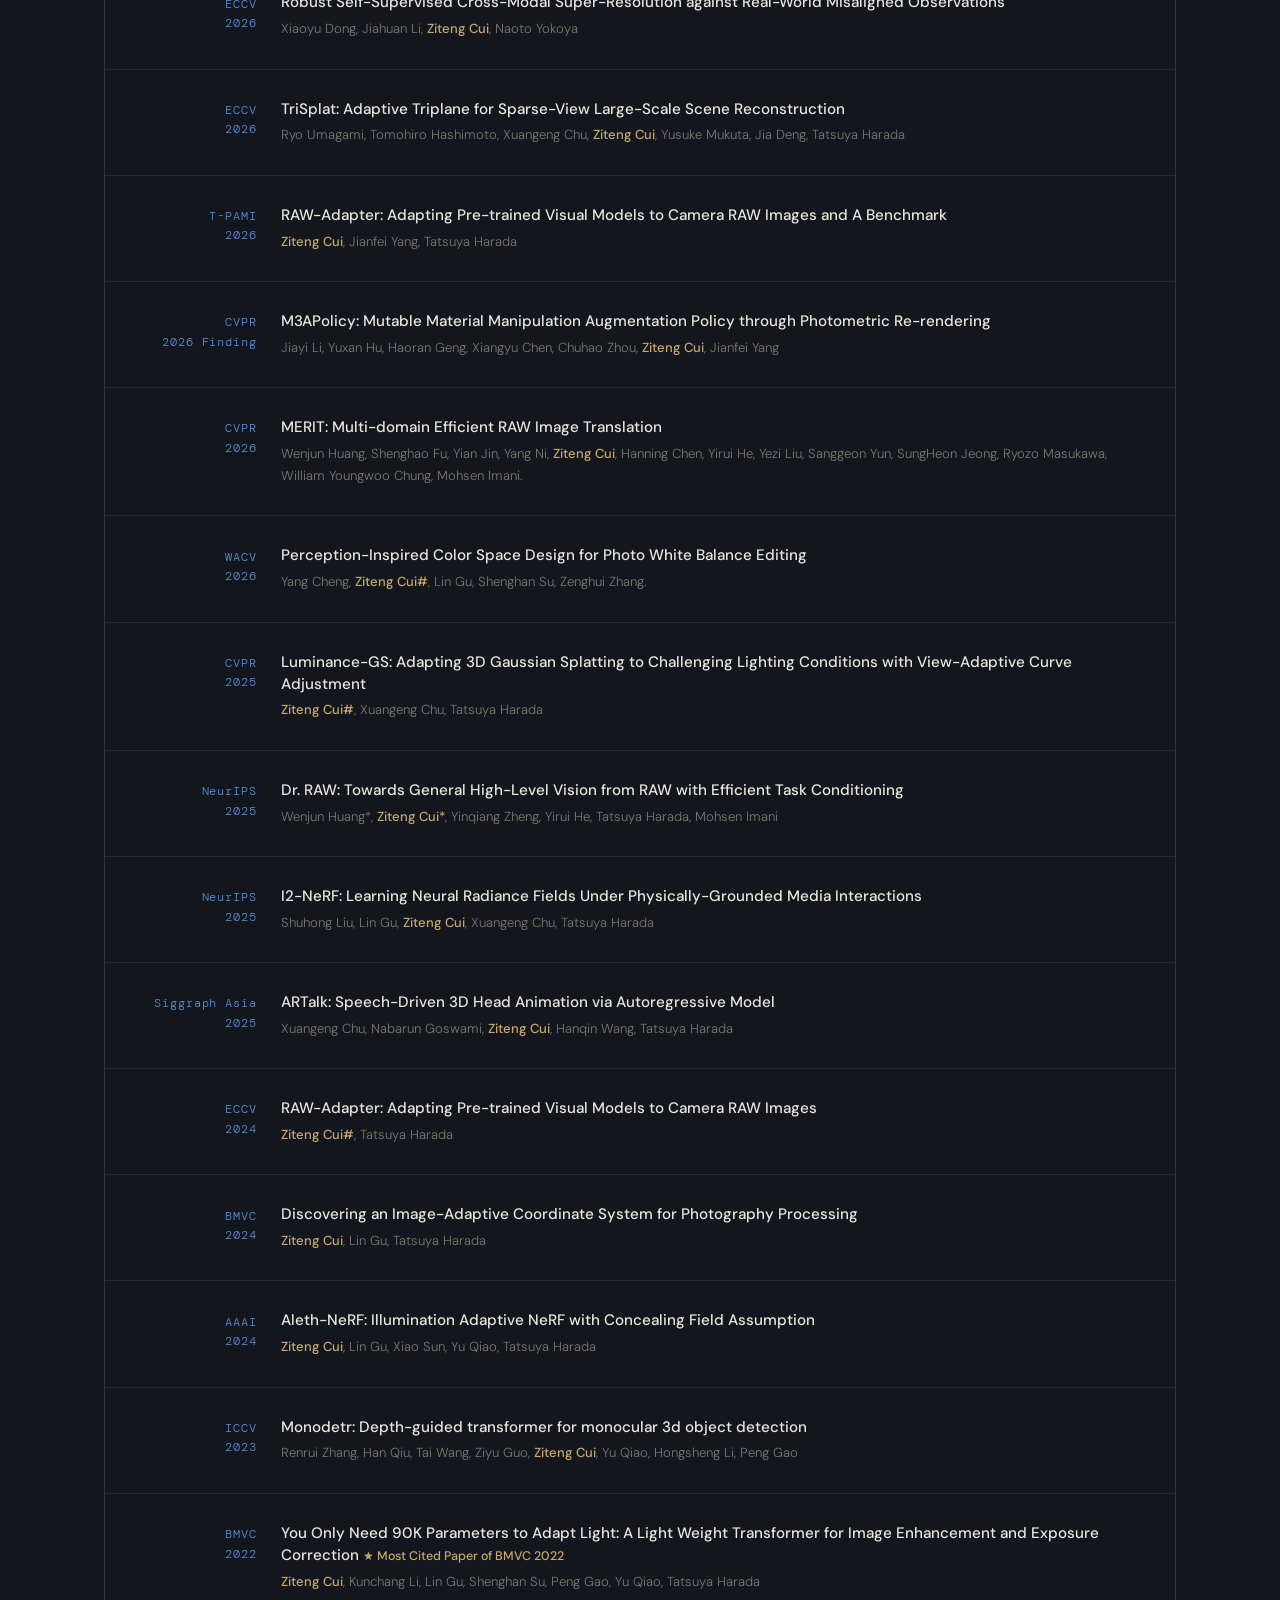
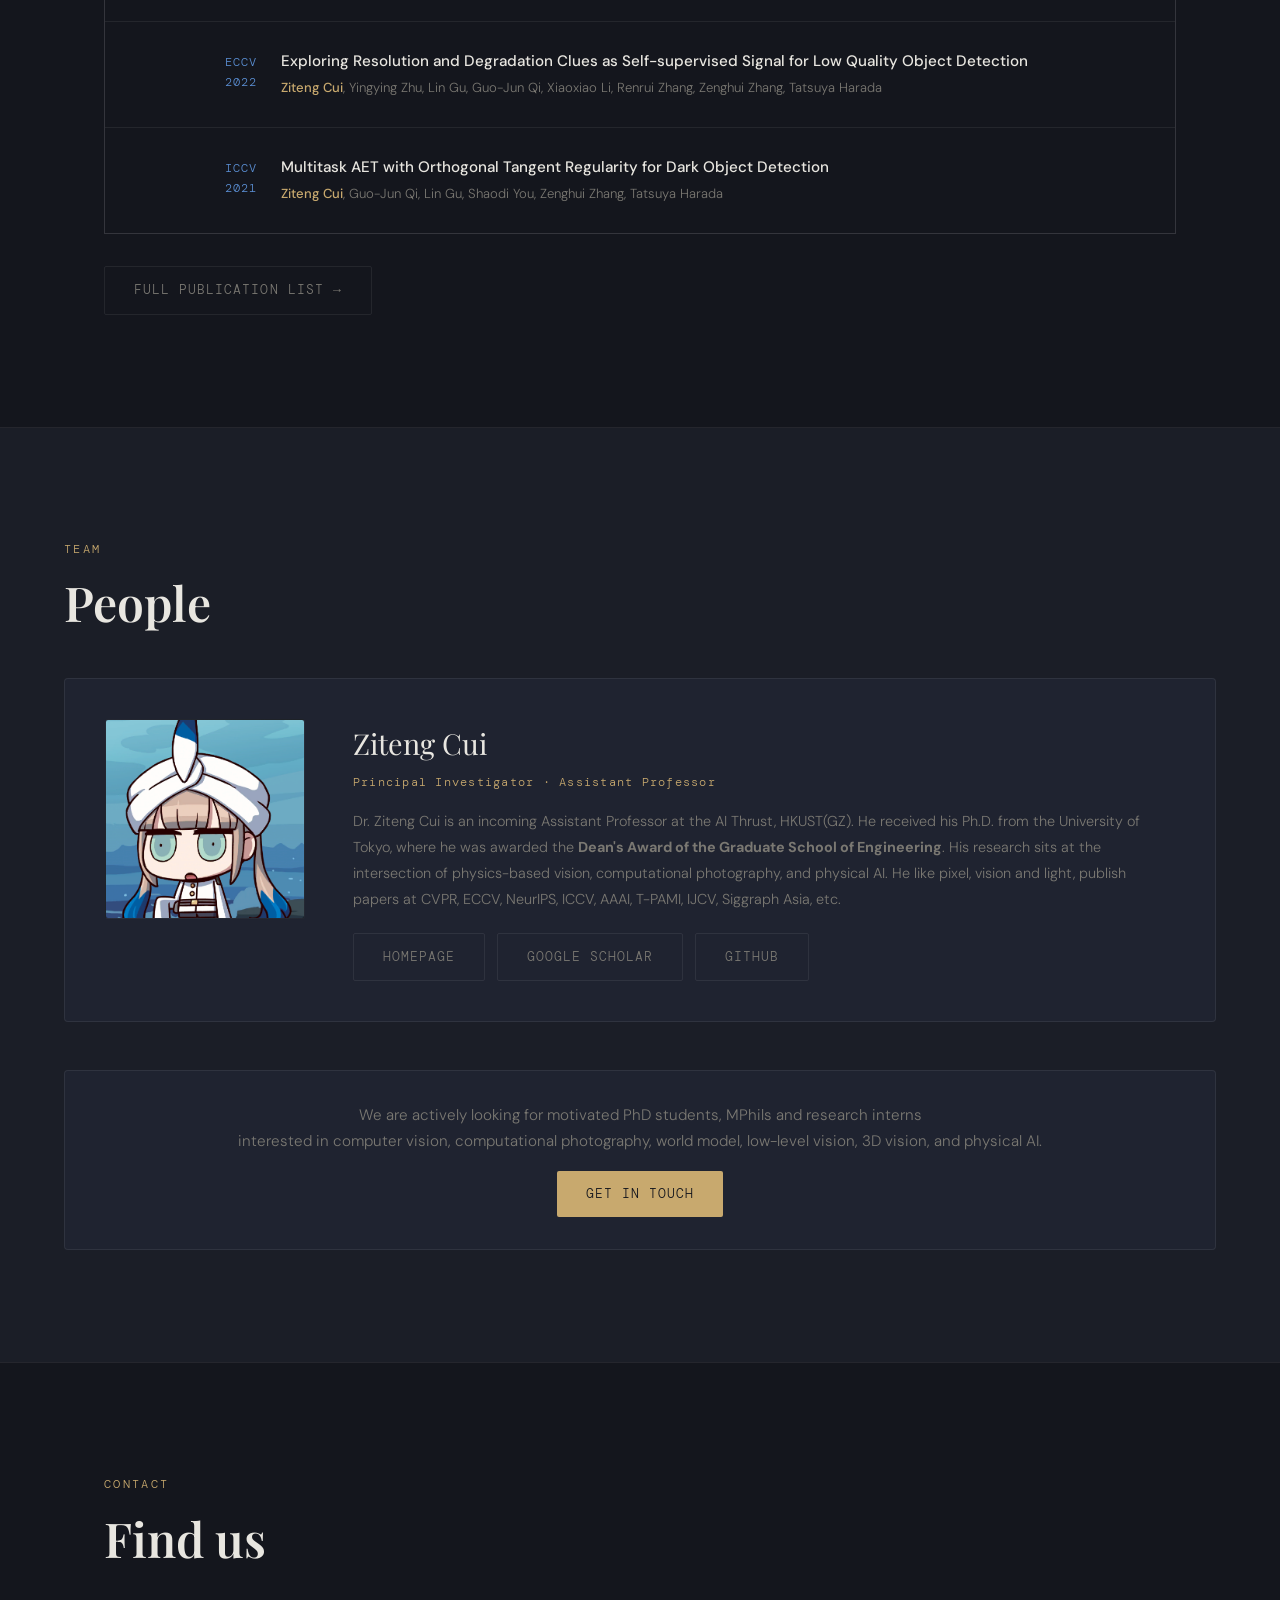
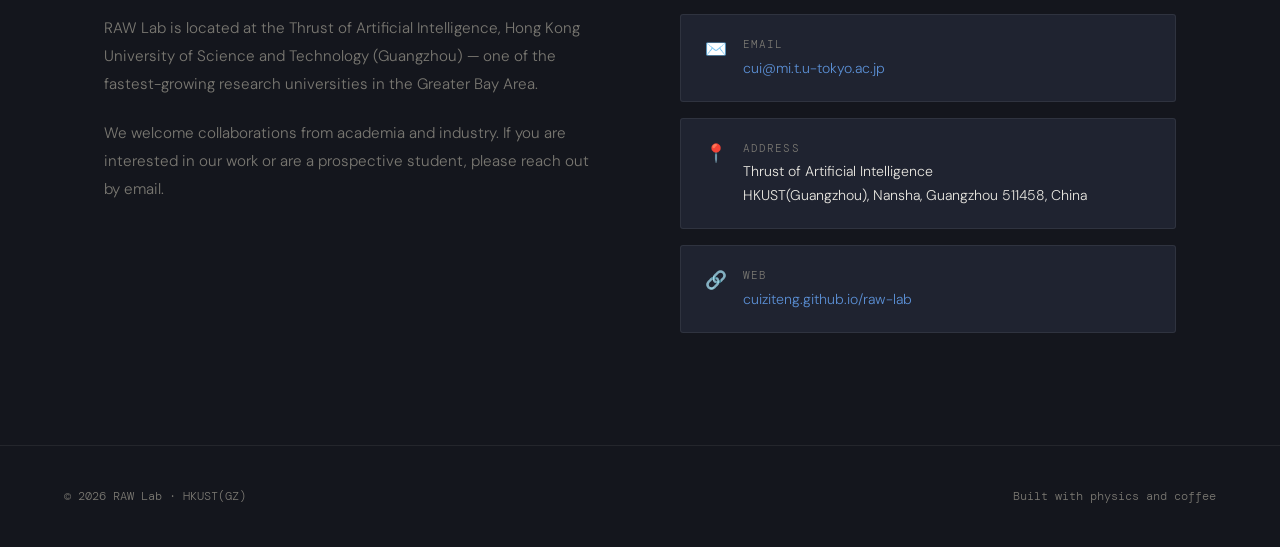
==== commit 1dcf1a39: "Add recent publications to index.html" ====
--- a/raw-lab/index.html
+++ b/raw-lab/index.html
@@ -410,6 +410,27 @@
   <h2 class="section-title reveal">Recent work</h2>
   <div class="pub-list reveal">
     <div class="pub-item">
+      <div class="pub-venue">ECCV<br>2026</div>
+      <div>
+        <div class="pub-title">Denoising the Deep Sky: Physics-Based CCD Noise Formation for Astronomical Imaging</div>
+        <div class="pub-authors">Shuhong Liu, Xining Ge, Ziying Gu, Quanfeng Xu, <strong>Ziteng Cui</strong>, Lin Gu, Xuangeng Chu, Jun Liu, Dong Li, Tatsuya Harada</div>
+      </div>
+    </div>
+    <div class="pub-item">
+      <div class="pub-venue">ECCV<br>2026</div>
+      <div>
+        <div class="pub-title">Robust Self-Supervised Cross-Modal Super-Resolution against Real-World Misaligned Observations</div>
+        <div class="pub-authors">Xiaoyu Dong, Jiahuan Li, <strong>Ziteng Cui</strong>, Naoto Yokoya</div>
+      </div>
+    </div>
+    <div class="pub-item">
+      <div class="pub-venue">ECCV<br>2026</div>
+      <div>
+        <div class="pub-title">TriSplat: Adaptive Triplane for Sparse-View Large-Scale Scene Reconstruction</div>
+        <div class="pub-authors">Ryo Umagami, Tomohiro Hashimoto, Xuangeng Chu, <strong>Ziteng Cui</strong>, Yusuke Mukuta, Jia Deng, Tatsuya Harada</div>
+      </div>
+    </div>
+    <div class="pub-item">
       <div class="pub-venue">T-PAMI<br>2026</div>
       <div>
         <div class="pub-title">RAW-Adapter: Adapting Pre-trained Visual Models to Camera RAW Images and A Benchmark</div>
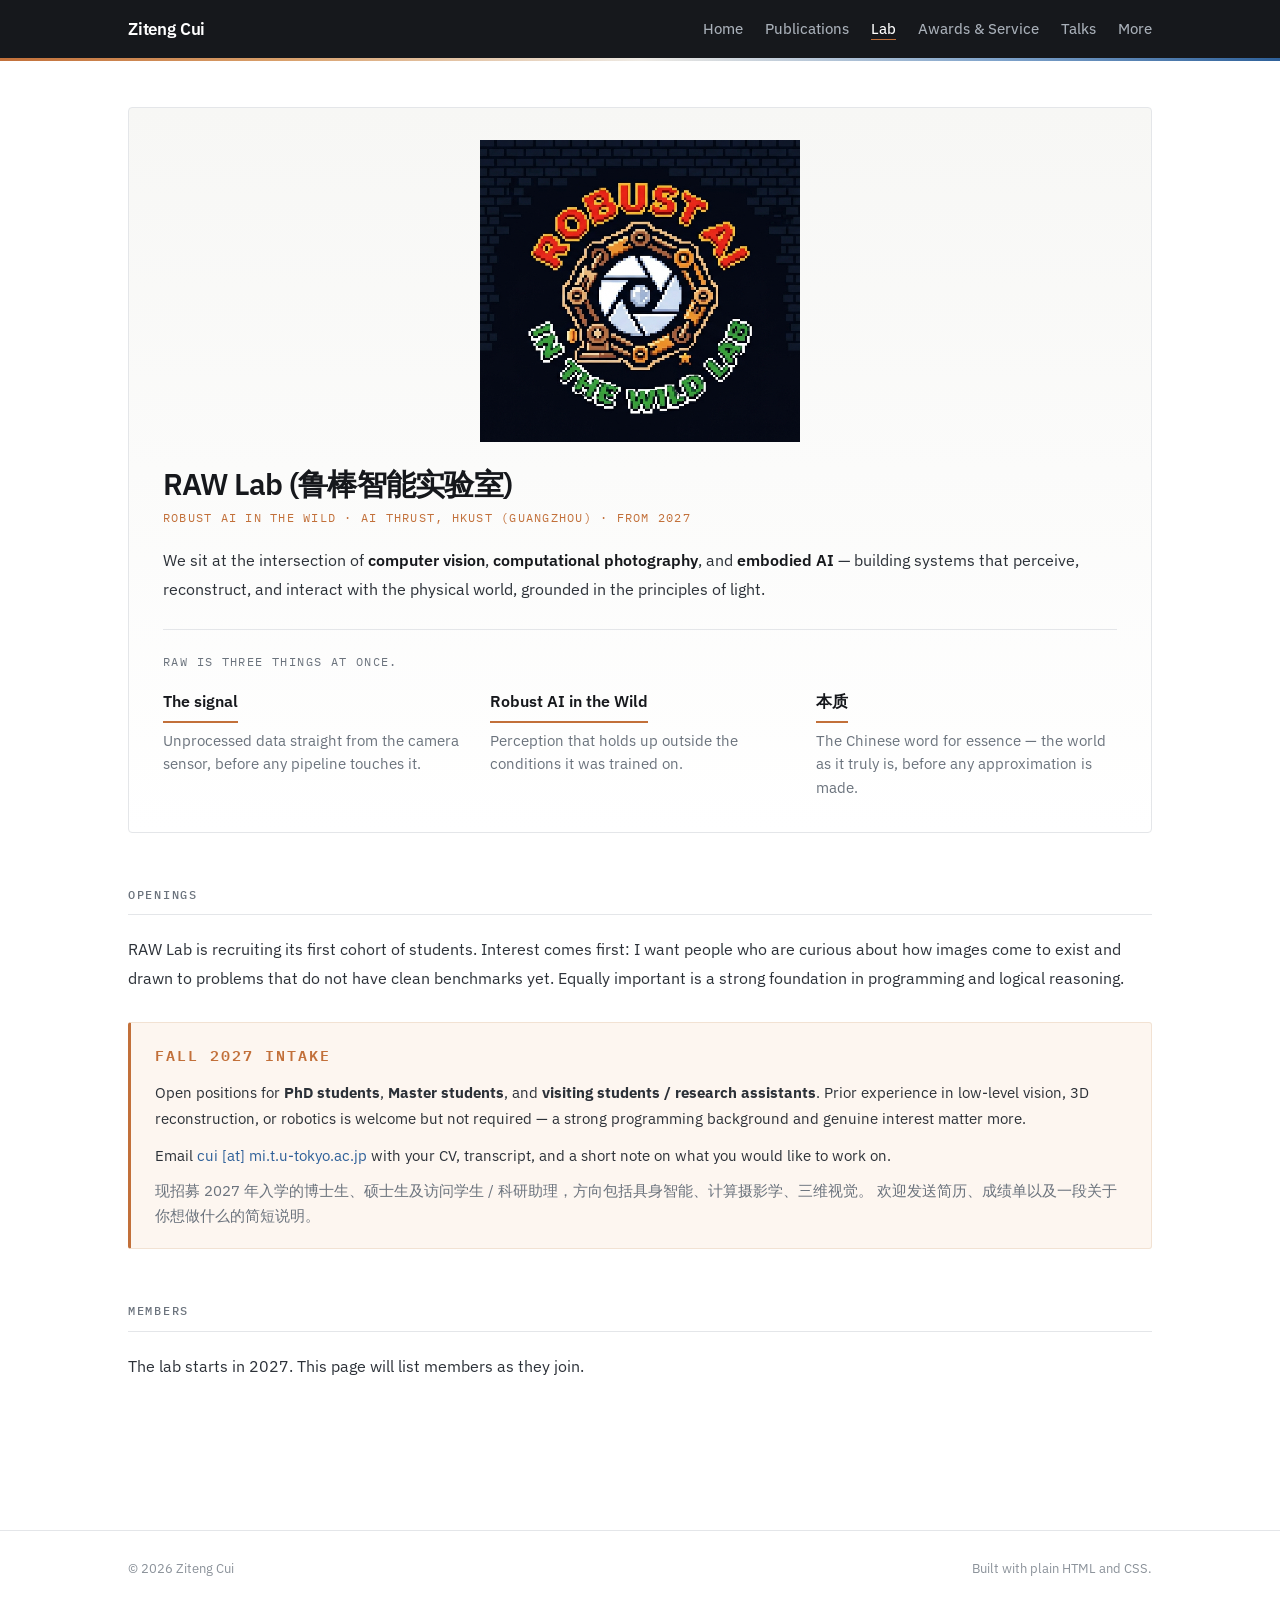
==== commit a40d878a: "Update index.html" ====
--- a/raw-lab/index.html
+++ b/raw-lab/index.html
@@ -1,658 +1,13 @@
 <!DOCTYPE html>
 <html lang="en">
 <head>
-<meta charset="UTF-8">
-<meta name="viewport" content="width=device-width, initial-scale=1.0">
-<title>RAW Lab — Robust AI in the Wild</title>
-<link rel="preconnect" href="https://fonts.googleapis.com">
-<link href="https://fonts.googleapis.com/css2?family=Playfair+Display:wght@400;600;700&family=DM+Sans:wght@300;400;500&family=DM+Mono:wght@400;500&display=swap" rel="stylesheet">
-<style>
-  :root {
-    --black: #14161d; --dark: #1b1e27; --card: #1f2330;
-    --border: rgba(255,255,255,0.07); --accent: #c8a96e; --accent2: #5b8fd4;
-    --text: #e8e6e0; --muted: #7a7872;
-    --serif: 'Playfair Display', Georgia, serif;
-    --sans: 'DM Sans', sans-serif; --mono: 'DM Mono', monospace;
-  }
-  *, *::before, *::after { box-sizing: border-box; margin: 0; padding: 0; }
-  html { scroll-behavior: smooth; }
-  body { background: var(--black); color: var(--text); font-family: var(--sans); font-weight: 300; line-height: 1.7; overflow-x: hidden; }
-  body::before {
-    content: ''; position: fixed; inset: 0; z-index: 0; pointer-events: none;
-    background-image: url("data:image/svg+xml,%3Csvg viewBox='0 0 256 256' xmlns='http://www.w3.org/2000/svg'%3E%3Cfilter id='noise'%3E%3CfeTurbulence type='fractalNoise' baseFrequency='0.9' numOctaves='4' stitchTiles='stitch'/%3E%3C/filter%3E%3Crect width='100%25' height='100%25' filter='url(%23noise)' opacity='0.03'/%3E%3C/svg%3E");
-    opacity: 0.4;
-  }
-  nav {
-    position: fixed; top: 0; left: 0; right: 0; z-index: 100;
-    display: flex; align-items: center; justify-content: space-between;
-    padding: 1.25rem 4rem; background: rgba(10,10,10,0.85);
-    backdrop-filter: blur(12px); border-bottom: 1px solid var(--border);
-  }
-  .nav-logo { font-family: var(--mono); font-size: 0.85rem; letter-spacing: 0.12em; color: var(--accent); text-decoration: none; }
-  .nav-logo span { color: var(--muted); }
-  .nav-links { display: flex; gap: 2.5rem; list-style: none; }
-  .nav-links a { color: var(--muted); text-decoration: none; font-size: 0.82rem; letter-spacing: 0.08em; text-transform: uppercase; transition: color 0.2s; }
-  .nav-links a:hover { color: var(--text); }
-
-  /* ── HERO: two-column grid ── */
-  .hero {
-    min-height: 100vh;
-    display: grid;
-    grid-template-columns: 1fr 1fr;
-    align-items: center;
-    padding: 0 4rem;
-    padding-top: 80px;
-    position: relative;
-    overflow: hidden;
-  }
-  .hero-bg {
-    position: absolute; inset: 0; z-index: 0;
-    background: radial-gradient(ellipse 70% 60% at 80% 30%, rgba(91,143,212,0.06) 0%, transparent 70%),
-                radial-gradient(ellipse 50% 50% at 20% 70%, rgba(200,169,110,0.05) 0%, transparent 60%);
-  }
-  .hero-left { position: relative; z-index: 1; padding-right: 2rem; }
-  .hero-right {
-    position: relative; z-index: 1;
-    display: flex; justify-content: center; align-items: center;
-  }
-  .bayer-logo {
-    width: 340px; height: 340px;
-    object-fit: contain; opacity: 0.92;
-    animation: float 6s ease-in-out infinite;
-    image-rendering: pixelated;
-  }
-  @keyframes float {
-    0%, 100% { transform: translateY(0px); }
-    50% { transform: translateY(-14px); }
-  }
-  .hero-tag { font-family: var(--mono); font-size: 0.78rem; color: var(--accent); letter-spacing: 0.15em; text-transform: uppercase; margin-bottom: 1.5rem; }
-  .hero-title { font-family: var(--serif); font-size: clamp(2.5rem, 4vw, 4rem); font-weight: 600; line-height: 1.05; max-width: 820px; }
-  .hero-title em { font-style: normal; color: var(--accent); }
-  .hero-sub-row { display: flex; flex-direction: column; gap: 1.25rem; max-width: 560px; margin-top: 1.75rem; }
-  .hero-sub { font-size: 1rem; color: var(--muted); line-height: 1.8; margin: 0; }
-  .hero-sub-mono { font-family: var(--mono); font-size: 0.78rem; color: var(--muted); line-height: 2; border-left: 1px solid var(--border); padding-left: 1.5rem; }
-  .hero-ctas { margin-top: 2.5rem; display: flex; gap: 1rem; }
-  .hero-scroll {
-    position: absolute; bottom: 2.5rem; left: 50%; transform: translateX(-50%);
-    z-index: 1; display: flex; flex-direction: column; align-items: center; gap: 0.5rem;
-  }
-  .hero-scroll span { font-size: 0.7rem; color: var(--muted); letter-spacing: 0.15em; text-transform: uppercase; }
-  .scroll-line { width: 1px; height: 48px; background: linear-gradient(to bottom, var(--accent), transparent); animation: scrolldown 2s ease-in-out infinite; }
-  @keyframes scrolldown { 0%,100%{transform:scaleY(1);opacity:1} 50%{transform:scaleY(0.4);opacity:0.3} }
-
-  .btn { display: inline-block; padding: 0.75rem 1.8rem; font-size: 0.82rem; letter-spacing: 0.08em; text-transform: uppercase; text-decoration: none; border-radius: 2px; transition: all 0.2s; font-family: var(--mono); }
-  .btn-primary { background: var(--accent); color: var(--black); }
-  .btn-primary:hover { background: #dfc087; }
-  .btn-outline { border: 1px solid var(--border); color: var(--muted); }
-  .btn-outline:hover { border-color: var(--muted); color: var(--text); }
-
-  section { padding: 7rem 4rem; position: relative; z-index: 1; }
-  .section-label { font-family: var(--mono); font-size: 0.72rem; color: var(--accent); letter-spacing: 0.2em; text-transform: uppercase; margin-bottom: 1rem; }
-  .section-title { font-family: var(--serif); font-size: clamp(2rem, 4vw, 3rem); font-weight: 600; line-height: 1.15; margin-bottom: 3rem; }
-  .divider { width: 100%; height: 1px; background: var(--border); }
-
-  .visual-cards { display: grid; grid-template-columns: repeat(3,1fr); gap: 1.25rem; }
-  .vis-card { background: var(--card); border: 1px solid var(--border); border-radius: 6px; padding: 1.5rem 1.25rem 1.25rem; transition: border-color 0.3s, transform 0.3s; cursor: default; }
-  .vis-card:hover { border-color: rgba(200,169,110,0.3); transform: translateY(-3px); }
-  .vis-card svg { width: 100%; height: auto; margin-bottom: 0.75rem; }
-  .vis-label { font-family: var(--serif); font-size: 1rem; font-weight: 600; margin-bottom: 0.3rem; color: var(--text); }
-  .vis-sub { font-size: 0.8rem; color: var(--muted); line-height: 1.6; }
-
-  #about { max-width: 1200px; margin: 0 auto; }
-  .about-grid { display: grid; grid-template-columns: 1fr 1.4fr; gap: 4rem; align-items: start; }
-  .about-text p { color: var(--muted); font-size: 1rem; margin-bottom: 1.25rem; line-height: 1.85; }
-  .about-text p strong { color: var(--text); font-weight: 500; }
-
-  #research { background: var(--dark); }
-  .research-inner { max-width: 1200px; margin: 0 auto; }
-  .research-grid { display: grid; grid-template-columns: repeat(3,1fr); gap: 1.5px; background: var(--border); border: 1px solid var(--border); }
-  .research-card { background: var(--dark); padding: 2.5rem 2rem; transition: background 0.25s; position: relative; overflow: hidden; }
-  .research-card::before { content: ''; position: absolute; top: 0; left: 0; right: 0; height: 2px; background: var(--accent); transform: scaleX(0); transform-origin: left; transition: transform 0.3s; }
-  .research-card:hover { background: var(--card); }
-  .research-card:hover::before { transform: scaleX(1); }
-  .research-icon { font-size: 1.6rem; margin-bottom: 1.25rem; display: block; }
-  .research-card h3 { font-family: var(--serif); font-size: 1.15rem; margin-bottom: 0.75rem; line-height: 1.3; }
-  .research-card p { font-size: 0.88rem; color: var(--muted); line-height: 1.75; }
-  .research-tags { display: flex; flex-wrap: wrap; gap: 0.4rem; margin-top: 1.25rem; }
-  .tag { font-family: var(--mono); font-size: 0.68rem; padding: 0.2rem 0.6rem; border: 1px solid var(--border); color: var(--muted); border-radius: 2px; letter-spacing: 0.05em; }
-
-  #publications { max-width: 1200px; margin: 0 auto; }
-  .pub-list { display: flex; flex-direction: column; gap: 1px; background: var(--border); border: 1px solid var(--border); }
-  .pub-item { background: var(--black); padding: 1.75rem 2rem; display: grid; grid-template-columns: 120px 1fr auto; gap: 1.5rem; align-items: start; transition: background 0.2s; }
-  .pub-item:hover { background: var(--card); }
-  .pub-venue { font-family: var(--mono); font-size: 0.72rem; color: var(--accent2); letter-spacing: 0.08em; padding-top: 0.2rem; text-align: right; }
-  .pub-title { font-size: 0.95rem; font-weight: 500; margin-bottom: 0.3rem; line-height: 1.45; }
-  .pub-authors { font-size: 0.82rem; color: var(--muted); }
-  .pub-authors strong { color: var(--accent); font-weight: 500; }
-
-  #people { background: var(--dark); }
-  .people-inner { max-width: 1200px; margin: 0 auto; }
-  .pi-card { display: grid; grid-template-columns: 200px 1fr; gap: 3rem; background: var(--card); border: 1px solid var(--border); padding: 2.5rem; border-radius: 4px; margin-bottom: 3rem; }
-  .pi-photo { width: 200px; height: 200px; border-radius: 3px; background: linear-gradient(135deg, #1a1f2e, #0d1117); border: 1px solid var(--border); display: flex; align-items: center; justify-content: center; overflow: hidden; }
-  .pi-photo img { width: 100%; height: 100%; object-fit: cover; }
-  .pi-name { font-family: var(--serif); font-size: 1.8rem; margin-bottom: 0.25rem; }
-  .pi-role { font-family: var(--mono); font-size: 0.78rem; color: var(--accent); letter-spacing: 0.1em; margin-bottom: 1rem; }
-  .pi-bio { font-size: 0.9rem; color: var(--muted); line-height: 1.8; margin-bottom: 1.25rem; }
-  .pi-links { display: flex; gap: 0.75rem; flex-wrap: wrap; }
-  .friends-label { font-family: var(--mono); font-size: 0.68rem; color: var(--muted); letter-spacing: 0.18em; text-transform: uppercase; margin: 3rem 0 1.25rem; display: flex; align-items: center; gap: 1rem; }
-  .friends-label::after { content: ''; flex: 1; height: 1px; background: var(--border); }
-  .friends-grid { display: flex; flex-wrap: wrap; gap: 0.6rem; }
-  .friend-chip { display: flex; flex-direction: column; padding: 0.65rem 1rem; background: var(--card); border: 1px solid var(--border); border-radius: 3px; transition: border-color 0.2s, transform 0.2s; text-decoration: none; }
-  .friend-chip:hover { border-color: rgba(200,169,110,0.35); transform: translateY(-2px); }
-  .friend-name { font-size: 0.88rem; color: var(--text); font-weight: 400; line-height: 1.3; white-space: nowrap; }
-  .friend-inst { font-family: var(--mono); font-size: 0.65rem; color: var(--muted); margin-top: 0.2rem; letter-spacing: 0.04em; }
-
-  #contact { max-width: 1200px; margin: 0 auto; }
-  .contact-grid { display: grid; grid-template-columns: 1fr 1fr; gap: 5rem; }
-  .contact-text p { color: var(--muted); font-size: 0.95rem; line-height: 1.85; margin-bottom: 1.25rem; }
-  .contact-info { display: flex; flex-direction: column; gap: 1rem; }
-  .contact-item { display: flex; gap: 1rem; align-items: flex-start; padding: 1.25rem 1.5rem; background: var(--card); border: 1px solid var(--border); border-radius: 3px; }
-  .contact-item-icon { font-size: 1.1rem; flex-shrink: 0; }
-  .contact-item-label { font-family: var(--mono); font-size: 0.68rem; color: var(--muted); text-transform: uppercase; letter-spacing: 0.1em; margin-bottom: 0.2rem; }
-  .contact-item-val { font-size: 0.88rem; color: var(--text); }
-  .contact-item-val a { color: var(--accent2); text-decoration: none; }
-  .contact-item-val a:hover { text-decoration: underline; }
-
-  footer { padding: 2.5rem 4rem; border-top: 1px solid var(--border); display: flex; justify-content: space-between; align-items: center; position: relative; z-index: 1; }
-  footer p { font-size: 0.78rem; color: var(--muted); font-family: var(--mono); }
-
-  .reveal { opacity: 0; transform: translateY(24px); transition: opacity 0.7s ease, transform 0.7s ease; }
-  .reveal.visible { opacity: 1; transform: none; }
-
-  @media (max-width: 1024px) {
-    .hero { grid-template-columns: 1fr; padding-top: 120px; padding-bottom: 4rem; }
-    .hero-right { margin-top: 2.5rem; }
-    .bayer-logo { width: 220px; height: 220px; }
-    .hero-left { padding-right: 0; }
-  }
-  @media (max-width: 900px) {
-    nav { padding: 1rem 1.5rem; } .nav-links { display: none; }
-    section { padding: 5rem 1.5rem; } .hero { padding: 120px 1.5rem 4rem; }
-    .about-grid, .contact-grid, .pi-card { grid-template-columns: 1fr; gap: 2rem; }
-    .research-grid { grid-template-columns: 1fr; }
-    .pub-item { grid-template-columns: 1fr; } .pub-venue { text-align: left; }
-    footer { flex-direction: column; gap: 1rem; text-align: center; padding: 2rem 1.5rem; }
-    .visual-cards { grid-template-columns: 1fr; }
-  }
-</style>
+<meta charset="utf-8">
+<title>RAW Lab — Redirecting…</title>
+<link rel="canonical" href="https://cuiziteng.github.io/lab.html">
+<meta http-equiv="refresh" content="0; url=../lab.html">
+<script>location.replace("../lab.html" + location.hash);</script>
 </head>
 <body>
-
-<nav>
-  <a class="nav-logo" href="#">RAW<span>/lab</span></a>
-  <ul class="nav-links">
-    <li><a href="#about">About</a></li>
-    <li><a href="#research">Research</a></li>
-    <li><a href="#publications">Publications</a></li>
-    <li><a href="#people">People</a></li>
-    <li><a href="#contact">Contact</a></li>
-  </ul>
-</nav>
-
-<div class="hero">
-  <div class="hero-bg"></div>
-
-  <!-- 左侧文字内容 -->
-  <div class="hero-left">
-    <div class="hero-tag">RAW Lab · HKUST(GZ) · AI Thrust</div>
-    <h1 class="hero-title">RAW Lab<em>@ HKUST-GZ</em></h1>
-    <div class="hero-sub-row">
-      <p class="hero-sub">
-        We sit at the intersection of <strong>computer vision</strong>,
-        <strong>computational photography</strong>, and <strong>physical AI</strong> —
-        building systems that perceive, reconstruct, and interact with
-        the physical world grounded in the principles of light and imaging.
-      </p>
-      <p class="hero-sub hero-sub-mono">
-        <span style="color:#c8a96e">RAW</span> is three things at once:
-        the unprocessed signal straight from the camera sensor,
-        <em>Robust AI in the Wild</em>, and — in the spirit of our research —
-        <span style="color:#c8a96e">本质</span>,
-        the Chinese word for essence.
-        We study the world as it truly is, before any approximation is made.
-      </p>
-    </div>
-    <div class="hero-ctas">
-      <a href="#research" class="btn btn-primary">Our Research</a>
-      <a href="#publications" class="btn btn-outline">Publications</a>
-    </div>
-  </div>
-
-  <!-- 右侧 Logo -->
-  <div class="hero-right">
-    <img class="bayer-logo" src="raw-lab-logo.png" alt="RAW Lab Logo">
-  </div>
-
-  <div class="hero-scroll">
-    <div class="scroll-line"></div>
-    <span>Scroll</span>
-  </div>
-</div>
-
-<section id="about">
-  <div class="reveal">
-    <div class="section-label">Who We Are</div>
-    <h2 class="section-title">Physics-grounded vision<br>for the real world</h2>
-  </div>
-  <div class="about-grid reveal">
-    <div class="about-text">
-      <p>The <strong>RAW Lab (Robust AI in the Wild)</strong> is a research group at the Thrust of Artificial Intelligence, Hong Kong University of Science and Technology (Guangzhou), led by <strong>Dr. Ziteng Cui</strong>.</p>
-      <p>We sit at the intersection of <strong>computer vision</strong>, <strong>computational photography</strong>, and <strong>physical AI</strong>. Rather than treating the imaging as a black box, we model light transport, sensor physics, and scene geometry as learnable, differentiable systems — enabling AI that is robust, interpretable, and deployable in the real world.</p>
-    </div>
-    <div class="visual-cards">
-      <div class="vis-card">
-        <svg viewBox="0 0 220 140" xmlns="http://www.w3.org/2000/svg">
-          <defs>
-            <radialGradient id="orb" cx="50%" cy="40%" r="55%">
-              <stop offset="0%" stop-color="#c8a96e" stop-opacity="0.25"/>
-              <stop offset="100%" stop-color="#c8a96e" stop-opacity="0"/>
-            </radialGradient>
-          </defs>
-          <ellipse cx="110" cy="68" rx="80" ry="50" fill="url(#orb)"/>
-          <g stroke="#5b8fd4" stroke-width="0.8" fill="none" opacity="0.7">
-            <polygon points="30,100 10,80 50,80" fill="#5b8fd4" fill-opacity="0.12"/>
-            <line x1="30" y1="100" x2="10" y2="80"/><line x1="30" y1="100" x2="50" y2="80"/><line x1="10" y1="80" x2="50" y2="80"/>
-            <polygon points="190,100 170,80 210,80" fill="#5b8fd4" fill-opacity="0.12"/>
-            <line x1="190" y1="100" x2="170" y2="80"/><line x1="190" y1="100" x2="210" y2="80"/><line x1="170" y1="80" x2="210" y2="80"/>
-            <polygon points="110,110 90,90 130,90" fill="#5b8fd4" fill-opacity="0.15"/>
-            <line x1="110" y1="110" x2="90" y2="90"/><line x1="110" y1="110" x2="130" y2="90"/><line x1="90" y1="90" x2="130" y2="90"/>
-          </g>
-          <g fill="#c8a96e">
-            <circle cx="80" cy="55" r="2.5" opacity="0.9"/><circle cx="95" cy="45" r="2" opacity="0.8"/>
-            <circle cx="110" cy="50" r="3" opacity="1"/><circle cx="125" cy="42" r="2" opacity="0.8"/>
-            <circle cx="140" cy="58" r="2.5" opacity="0.7"/><circle cx="100" cy="65" r="1.8" opacity="0.7"/>
-            <circle cx="118" cy="68" r="2" opacity="0.6"/><circle cx="132" cy="48" r="1.5" opacity="0.5"/>
-            <circle cx="88" cy="70" r="1.5" opacity="0.5"/><circle cx="148" cy="45" r="1.5" opacity="0.4"/>
-            <circle cx="72" cy="62" r="1.5" opacity="0.4"/>
-          </g>
-          <g stroke="#c8a96e" stroke-width="0.5" opacity="0.25">
-            <line x1="30" y1="100" x2="110" y2="50"/><line x1="190" y1="100" x2="110" y2="50"/><line x1="110" y1="110" x2="110" y2="50"/>
-          </g>
-          <text x="110" y="130" text-anchor="middle" fill="#c8a96e" font-size="9" font-family="DM Mono, monospace" letter-spacing="2">3D NEURAL REPRESENTATIONS</text>
-        </svg>
-        <div class="vis-label">Computer Vision</div>
-        <div class="vis-sub">3D Computer Vision, Low-level Vision, Vision Robustness</div>
-      </div>
-      <div class="vis-card">
-        <svg viewBox="0 0 220 140" xmlns="http://www.w3.org/2000/svg">
-          <g opacity="0.85">
-            <rect x="10" y="15" width="22" height="22" rx="2" fill="#e05a4a" opacity="0.75"/>
-            <rect x="36" y="15" width="22" height="22" rx="2" fill="#5ab87a" opacity="0.75"/>
-            <rect x="62" y="15" width="22" height="22" rx="2" fill="#e05a4a" opacity="0.75"/>
-            <rect x="88" y="15" width="22" height="22" rx="2" fill="#5ab87a" opacity="0.75"/>
-            <rect x="114" y="15" width="22" height="22" rx="2" fill="#e05a4a" opacity="0.55"/>
-            <rect x="140" y="15" width="22" height="22" rx="2" fill="#5ab87a" opacity="0.35"/>
-            <rect x="166" y="15" width="22" height="22" rx="2" fill="#e05a4a" opacity="0.18"/>
-            <rect x="10" y="41" width="22" height="22" rx="2" fill="#5ab87a" opacity="0.75"/>
-            <rect x="36" y="41" width="22" height="22" rx="2" fill="#4a8be0" opacity="0.75"/>
-            <rect x="62" y="41" width="22" height="22" rx="2" fill="#5ab87a" opacity="0.75"/>
-            <rect x="88" y="41" width="22" height="22" rx="2" fill="#4a8be0" opacity="0.75"/>
-            <rect x="114" y="41" width="22" height="22" rx="2" fill="#5ab87a" opacity="0.55"/>
-            <rect x="140" y="41" width="22" height="22" rx="2" fill="#4a8be0" opacity="0.35"/>
-            <rect x="166" y="41" width="22" height="22" rx="2" fill="#5ab87a" opacity="0.18"/>
-            <rect x="10" y="67" width="22" height="22" rx="2" fill="#e05a4a" opacity="0.6"/>
-            <rect x="36" y="67" width="22" height="22" rx="2" fill="#5ab87a" opacity="0.6"/>
-            <rect x="62" y="67" width="22" height="22" rx="2" fill="#e05a4a" opacity="0.6"/>
-            <rect x="88" y="67" width="22" height="22" rx="2" fill="#5ab87a" opacity="0.6"/>
-            <rect x="114" y="67" width="22" height="22" rx="2" fill="#e05a4a" opacity="0.4"/>
-            <rect x="140" y="67" width="22" height="22" rx="2" fill="#5ab87a" opacity="0.25"/>
-            <rect x="10" y="93" width="22" height="22" rx="2" fill="#5ab87a" opacity="0.4"/>
-            <rect x="36" y="93" width="22" height="22" rx="2" fill="#4a8be0" opacity="0.4"/>
-            <rect x="62" y="93" width="22" height="22" rx="2" fill="#5ab87a" opacity="0.4"/>
-            <rect x="88" y="93" width="22" height="22" rx="2" fill="#4a8be0" opacity="0.4"/>
-          </g>
-          <text x="110" y="130" text-anchor="middle" fill="#c8a96e" font-size="9" font-family="DM Mono, monospace" letter-spacing="2">RAW SENSOR · BAYER PATTERN</text>
-        </svg>
-        <div class="vis-label">Computational Photography</div>
-        <div class="vis-sub">Camera Imaging Pipeline, Physics-based Vision</div>
-      </div>
-      <div class="vis-card">
-        <svg viewBox="0 0 220 140" xmlns="http://www.w3.org/2000/svg">
-          <defs>
-            <radialGradient id="glow-ai" cx="50%" cy="50%" r="50%">
-              <stop offset="0%" stop-color="#9b7fe8" stop-opacity="0.2"/>
-              <stop offset="100%" stop-color="#9b7fe8" stop-opacity="0"/>
-            </radialGradient>
-          </defs>
-          <ellipse cx="110" cy="70" rx="70" ry="45" fill="url(#glow-ai)"/>
-          <g stroke="#9b7fe8" stroke-width="1" fill="none" opacity="0.8">
-            <rect x="85" y="55" width="50" height="40" rx="4" fill="#9b7fe8" fill-opacity="0.07"/>
-            <rect x="92" y="38" width="36" height="24" rx="4" fill="#9b7fe8" fill-opacity="0.1"/>
-            <circle cx="103" cy="50" r="4" fill="#9b7fe8" fill-opacity="0.6" stroke="none"/>
-            <circle cx="117" cy="50" r="4" fill="#9b7fe8" fill-opacity="0.6" stroke="none"/>
-            <circle cx="103" cy="50" r="2" fill="#fff" fill-opacity="0.9" stroke="none"/>
-            <circle cx="117" cy="50" r="2" fill="#fff" fill-opacity="0.9" stroke="none"/>
-            <line x1="85" y1="62" x2="68" y2="75"/><line x1="68" y1="75" x2="60" y2="88"/>
-            <line x1="135" y1="62" x2="152" y2="75"/><line x1="152" y1="75" x2="160" y2="88"/>
-            <line x1="100" y1="95" x2="95" y2="115"/><line x1="120" y1="95" x2="125" y2="115"/>
-          </g>
-          <g transform="translate(97,62)">
-            <rect width="26" height="18" rx="2" fill="none" stroke="#c8a96e" stroke-width="1" opacity="0.8"/>
-            <circle cx="13" cy="9" r="5" fill="none" stroke="#c8a96e" stroke-width="1" opacity="0.8"/>
-            <circle cx="13" cy="9" r="2.5" fill="#c8a96e" opacity="0.6"/>
-          </g>
-          <text x="110" y="130" text-anchor="middle" fill="#c8a96e" font-size="9" font-family="DM Mono, monospace" letter-spacing="2">PHYSICAL AI · EMBODIED SYSTEMS</text>
-        </svg>
-        <div class="vis-label">Physical AI</div>
-        <div class="vis-sub">Hardware-in-the-loop for robotics & autonomous systems, Robotic Robustness</div>
-      </div>
-    </div>
-  </div>
-</section>
-
-<div class="divider"></div>
-
-<section id="research">
-  <div class="research-inner">
-    <div class="reveal">
-      <div class="section-label">Research Directions</div>
-      <h2 class="section-title">What we work on</h2>
-      <p style="color:var(--muted);font-size:0.95rem;max-width:680px;margin-bottom:2.5rem;line-height:1.8;">Including but not limited to:</p>
-    </div>
-    <div class="research-grid reveal">
-      <div class="research-card">
-        <span class="research-icon">🌒</span>
-        <h3>Physics-Aware 3D Neural Representations</h3>
-        <p>Physics-grounded neural representations for 3D reconstruction, rendering, and synthesis — closing the loop between vision and graphics.</p>
-        <div class="research-tags">
-          <span class="tag">Radiance Field</span><span class="tag">3D Gaussian Splatting</span>
-          <span class="tag">Inverse Rendering</span><span class="tag">Digital Twins</span>
-        </div>
-      </div>
-      <div class="research-card">
-        <span class="research-icon">📷</span>
-        <h3>Robust Computer Vision</h3>
-        <p>Visual perception that holds up when the world gets hard — across illumination, weather, and the full range of conditions cameras encounter in the wild.</p>
-        <div class="research-tags">
-          <span class="tag">Low-level Vision</span><span class="tag">ISP</span><span class="tag">Computational Photography</span>
-        </div>
-      </div>
-      <div class="research-card">
-        <span class="research-icon">🤖</span>
-        <h3>Embodied Perception</h3>
-        <p>Designing vision systems from the ground up for agents that act in the physical world — where sensing, physics, and decision-making are co-designed as one.</p>
-        <div class="research-tags">
-          <span class="tag">Embodied AI</span><span class="tag">Hardware Co-design</span><span class="tag">Robustness</span>
-        </div>
-      </div>
-      <div class="research-card">
-        <span class="research-icon">⚗️</span>
-        <h3>Physics-Guided World Model</h3>
-        <p>Bringing physical laws into the generative process — where synthesis is not mere appearance but a consequence of how light and matter interact.</p>
-        <div class="research-tags">
-          <span class="tag">Simulation</span><span class="tag">Data Engine</span><span class="tag">World Models</span>
-        </div>
-      </div>
-      <div class="research-card">
-        <span class="research-icon">🔬</span>
-        <h3>Inverse Problems in Vision</h3>
-        <p>The world leaves traces in images — we invert that process, recovering the hidden physical causes behind what cameras observe.</p>
-        <div class="research-tags">
-          <span class="tag">Inverse Problems</span><span class="tag">Scene Understanding</span><span class="tag">Remote Sensing</span>
-        </div>
-      </div>
-      <div class="research-card">
-        <span class="research-icon">📊</span>
-        <h3>Evaluation Beyond Clean Data</h3>
-        <p>Rethinking how we measure progress — building benchmarks grounded in real sensor physics, where degradation is not noise to be removed but reality to be understood.</p>
-        <div class="research-tags">
-          <span class="tag">Benchmark</span><span class="tag">3D Reconstruction</span>
-        </div>
-      </div>
-    </div>
-  </div>
-</section>
-
-<div class="divider"></div>
-
-<section id="publications">
-  <div class="section-label reveal">Selected Publications</div>
-  <h2 class="section-title reveal">Recent work</h2>
-  <div class="pub-list reveal">
-    <div class="pub-item">
-      <div class="pub-venue">ECCV<br>2026</div>
-      <div>
-        <div class="pub-title">Denoising the Deep Sky: Physics-Based CCD Noise Formation for Astronomical Imaging</div>
-        <div class="pub-authors">Shuhong Liu, Xining Ge, Ziying Gu, Quanfeng Xu, <strong>Ziteng Cui</strong>, Lin Gu, Xuangeng Chu, Jun Liu, Dong Li, Tatsuya Harada</div>
-      </div>
-    </div>
-    <div class="pub-item">
-      <div class="pub-venue">ECCV<br>2026</div>
-      <div>
-        <div class="pub-title">Robust Self-Supervised Cross-Modal Super-Resolution against Real-World Misaligned Observations</div>
-        <div class="pub-authors">Xiaoyu Dong, Jiahuan Li, <strong>Ziteng Cui</strong>, Naoto Yokoya</div>
-      </div>
-    </div>
-    <div class="pub-item">
-      <div class="pub-venue">ECCV<br>2026</div>
-      <div>
-        <div class="pub-title">TriSplat: Adaptive Triplane for Sparse-View Large-Scale Scene Reconstruction</div>
-        <div class="pub-authors">Ryo Umagami, Tomohiro Hashimoto, Xuangeng Chu, <strong>Ziteng Cui</strong>, Yusuke Mukuta, Jia Deng, Tatsuya Harada</div>
-      </div>
-    </div>
-    <div class="pub-item">
-      <div class="pub-venue">T-PAMI<br>2026</div>
-      <div>
-        <div class="pub-title">RAW-Adapter: Adapting Pre-trained Visual Models to Camera RAW Images and A Benchmark</div>
-        <div class="pub-authors"><strong>Ziteng Cui</strong>, Jianfei Yang, Tatsuya Harada</div>
-      </div>
-    </div>
-    <div class="pub-item">
-      <div class="pub-venue">CVPR<br>2026 Finding</div>
-      <div>
-        <div class="pub-title">M3APolicy: Mutable Material Manipulation Augmentation Policy through Photometric Re-rendering</div>
-        <div class="pub-authors">Jiayi Li, Yuxan Hu, Haoran Geng, Xiangyu Chen, Chuhao Zhou, <strong>Ziteng Cui</strong>, Jianfei Yang</div>
-      </div>
-    </div>
-    <div class="pub-item">
-      <div class="pub-venue">CVPR<br>2026</div>
-      <div>
-        <div class="pub-title">MERIT: Multi-domain Efficient RAW Image Translation</div>
-        <div class="pub-authors">Wenjun Huang, Shenghao Fu, Yian Jin, Yang Ni, <strong>Ziteng Cui</strong>, Hanning Chen, Yirui He, Yezi Liu, Sanggeon Yun, SungHeon Jeong, Ryozo Masukawa, William Youngwoo Chung, Mohsen Imani.</div>
-      </div>
-    </div>
-    <div class="pub-item">
-      <div class="pub-venue">WACV<br>2026</div>
-      <div>
-        <div class="pub-title">Perception-Inspired Color Space Design for Photo White Balance Editing</div>
-        <div class="pub-authors">Yang Cheng, <strong>Ziteng Cui#</strong>, Lin Gu, Shenghan Su, Zenghui Zhang.</div>
-      </div>
-    </div>
-    <div class="pub-item">
-      <div class="pub-venue">CVPR<br>2025</div>
-      <div>
-        <div class="pub-title">Luminance-GS: Adapting 3D Gaussian Splatting to Challenging Lighting Conditions with View-Adaptive Curve Adjustment</div>
-        <div class="pub-authors"><strong>Ziteng Cui#</strong>, Xuangeng Chu, Tatsuya Harada</div>
-      </div>
-    </div>
-    <div class="pub-item">
-      <div class="pub-venue">NeurIPS<br>2025</div>
-      <div>
-        <div class="pub-title">Dr. RAW: Towards General High-Level Vision from RAW with Efficient Task Conditioning</div>
-        <div class="pub-authors">Wenjun Huang*, <strong>Ziteng Cui*</strong>, Yinqiang Zheng, Yirui He, Tatsuya Harada, Mohsen Imani</div>
-      </div>
-    </div>
-    <div class="pub-item">
-      <div class="pub-venue">NeurIPS<br>2025</div>
-      <div>
-        <div class="pub-title">I2-NeRF: Learning Neural Radiance Fields Under Physically-Grounded Media Interactions</div>
-        <div class="pub-authors">Shuhong Liu, Lin Gu, <strong>Ziteng Cui</strong>, Xuangeng Chu, Tatsuya Harada</div>
-      </div>
-    </div>
-    <div class="pub-item">
-      <div class="pub-venue">Siggraph Asia<br>2025</div>
-      <div>
-        <div class="pub-title">ARTalk: Speech-Driven 3D Head Animation via Autoregressive Model</div>
-        <div class="pub-authors">Xuangeng Chu, Nabarun Goswami, <strong>Ziteng Cui</strong>, Hanqin Wang, Tatsuya Harada</div>
-      </div>
-    </div>
-    <div class="pub-item">
-      <div class="pub-venue">ECCV<br>2024</div>
-      <div>
-        <div class="pub-title">RAW-Adapter: Adapting Pre-trained Visual Models to Camera RAW Images</div>
-        <div class="pub-authors"><strong>Ziteng Cui#</strong>, Tatsuya Harada</div>
-      </div>
-    </div>
-    <div class="pub-item">
-      <div class="pub-venue">BMVC<br>2024</div>
-      <div>
-        <div class="pub-title">Discovering an Image-Adaptive Coordinate System for Photography Processing</div>
-        <div class="pub-authors"><strong>Ziteng Cui</strong>, Lin Gu, Tatsuya Harada</div>
-      </div>
-    </div>
-    <div class="pub-item">
-      <div class="pub-venue">AAAI<br>2024</div>
-      <div>
-        <div class="pub-title">Aleth-NeRF: Illumination Adaptive NeRF with Concealing Field Assumption</div>
-        <div class="pub-authors"><strong>Ziteng Cui</strong>, Lin Gu, Xiao Sun, Yu Qiao, Tatsuya Harada</div>
-      </div>
-    </div>
-    <div class="pub-item">
-      <div class="pub-venue">ICCV<br>2023</div>
-      <div>
-        <div class="pub-title">Monodetr: Depth-guided transformer for monocular 3d object detection</div>
-        <div class="pub-authors">Renrui Zhang, Han Qiu, Tai Wang, Ziyu Guo, <strong>Ziteng Cui</strong>, Yu Qiao, Hongsheng Li, Peng Gao</div>
-      </div>
-    </div>
-    <div class="pub-item">
-      <div class="pub-venue">BMVC<br>2022</div>
-      <div>
-        <div class="pub-title">You Only Need 90K Parameters to Adapt Light: A Light Weight Transformer for Image Enhancement and Exposure Correction <span style="color:var(--accent);font-size:0.78rem">★ Most Cited Paper of BMVC 2022</span></div>
-        <div class="pub-authors"><strong>Ziteng Cui</strong>, Kunchang Li, Lin Gu, Shenghan Su, Peng Gao, Yu Qiao, Tatsuya Harada</div>
-      </div>
-    </div>
-    <div class="pub-item">
-      <div class="pub-venue">ECCV<br>2022</div>
-      <div>
-        <div class="pub-title">Exploring Resolution and Degradation Clues as Self-supervised Signal for Low Quality Object Detection</div>
-        <div class="pub-authors"><strong>Ziteng Cui</strong>, Yingying Zhu, Lin Gu, Guo-Jun Qi, Xiaoxiao Li, Renrui Zhang, Zenghui Zhang, Tatsuya Harada</div>
-      </div>
-    </div>
-    <div class="pub-item">
-      <div class="pub-venue">ICCV<br>2021</div>
-      <div>
-        <div class="pub-title">Multitask AET with Orthogonal Tangent Regularity for Dark Object Detection</div>
-        <div class="pub-authors"><strong>Ziteng Cui</strong>, Guo-Jun Qi, Lin Gu, Shaodi You, Zenghui Zhang, Tatsuya Harada</div>
-      </div>
-    </div>
-  </div>
-  <div style="margin-top:2rem;">
-    <a href="https://scholar.google.com/citations?user=niXIRXgAAAAJ&hl=en" class="btn btn-outline" target="_blank">Full publication list →</a>
-  </div>
-</section>
-
-<div class="divider"></div>
-
-<section id="people">
-  <div class="people-inner">
-    <div class="reveal">
-      <div class="section-label">Team</div>
-      <h2 class="section-title">People</h2>
-    </div>
-    <div class="pi-card reveal">
-      <div class="pi-photo">
-        <img src="cui-ziteng.png" alt="Ziteng Cui" style="width:100%;height:100%;object-fit:cover;">
-      </div>
-      <div>
-        <div class="pi-name">Ziteng Cui</div>
-        <div class="pi-role">Principal Investigator · Assistant Professor</div>
-        <p class="pi-bio">Dr. Ziteng Cui is an incoming Assistant Professor at the AI Thrust, HKUST(GZ). He received his Ph.D. from the University of Tokyo, where he was awarded the <strong>Dean's Award of the Graduate School of Engineering</strong>. His research sits at the intersection of physics-based vision, computational photography, and physical AI. He like pixel, vision and light, publish papers at CVPR, ECCV, NeurIPS, ICCV, AAAI, T-PAMI, IJCV, Siggraph Asia, etc.</p>
-        <div class="pi-links">
-          <a href="https://cuiziteng.github.io" class="btn btn-outline" target="_blank">Homepage</a>
-          <a href="https://scholar.google.com/citations?user=niXIRXgAAAAJ&hl=en" class="btn btn-outline" target="_blank">Google Scholar</a>
-          <a href="https://github.com/cuiziteng" class="btn btn-outline" target="_blank">GitHub</a>
-        </div>
-      </div>
-    </div>
-    <!-- <div class="reveal">
-      <div class="friends-label">RAW Lab Friends &amp; Collaborators</div>
-      <div class="friends-grid">
-        <a href="https://shuhongll.github.io/" class="friend-chip" target="_blank">
-          <span class="friend-name">Shuhong Liu</span><span class="friend-inst">University of Tokyo</span>
-        </a>
-        <a href="https://sites.google.com/view/lin-gu/home" class="friend-chip" target="_blank">
-          <span class="friend-name">Lin Gu</span><span class="friend-inst">Tohoku University</span>
-        </a>
-        <a href="https://mv-lab.github.io/" class="friend-chip" target="_blank">
-          <span class="friend-name">Marcos V. Conde</span><span class="friend-inst">University of Würzburg</span>
-        </a>
-        <a href="https://xg-chu.site/" class="friend-chip" target="_blank">
-          <span class="friend-name">Xuangeng Chu</span><span class="friend-inst">Shanda AI</span>
-        </a>
-        <a href="https://sites.google.com/view/feiranlihomepage/home" class="friend-chip" target="_blank">
-          <span class="friend-name">Feiran Li</span><span class="friend-inst">Sony</span>
-        </a>
-        <a href="https://scholar.google.co.id/citations?hl=id&user=JD-5DKcAAAAJ&view_op=list_works&sortby=pubdate" class="friend-chip" target="_blank">
-          <span class="friend-name">Yinqiang Zheng</span><span class="friend-inst">University of Tokyo</span>
-        </a>
-        <a href="https://www.mi.t.u-tokyo.ac.jp/harada/" class="friend-chip" target="_blank">
-          <span class="friend-name">Tatsuya Harada</span><span class="friend-inst">University of Tokyo</span>
-        </a>
-        <div class="friend-chip" style="cursor:default; border-style:dashed;">
-          <span class="friend-name" style="color:var(--muted);letter-spacing:0.2em;">···</span>
-          <span class="friend-inst">& more</span>
-        </div>
-      </div>
-    </div> -->
-    <div class="reveal" style="background:var(--card);border:1px solid var(--border);padding:2rem;border-radius:4px;text-align:center;margin-top:3rem;">
-      <p style="color:var(--muted);font-size:0.95rem;margin-bottom:1rem;">
-        We are actively looking for motivated PhD students, MPhils and research interns<br>
-        interested in computer vision, computational photography, world model, low-level vision, 3D vision, and physical AI.
-      </p>
-      <a href="mailto:cui@mi.t.u-tokyo.ac.jp" class="btn btn-primary">Get in Touch</a>
-    </div>
-  </div>
-</section>
-
-<div class="divider"></div>
-
-<section id="contact">
-  <div class="section-label reveal">Contact</div>
-  <h2 class="section-title reveal">Find us</h2>
-  <div class="contact-grid reveal">
-    <div class="contact-text">
-      <p>RAW Lab is located at the Thrust of Artificial Intelligence, Hong Kong University of Science and Technology (Guangzhou) — one of the fastest-growing research universities in the Greater Bay Area.</p>
-      <p>We welcome collaborations from academia and industry. If you are interested in our work or are a prospective student, please reach out by email.</p>
-    </div>
-    <div class="contact-info">
-      <div class="contact-item">
-        <div class="contact-item-icon">✉️</div>
-        <div>
-          <div class="contact-item-label">Email</div>
-          <div class="contact-item-val"><a href="mailto:cui@mi.t.u-tokyo.ac.jp">cui@mi.t.u-tokyo.ac.jp</a></div>
-        </div>
-      </div>
-      <div class="contact-item">
-        <div class="contact-item-icon">📍</div>
-        <div>
-          <div class="contact-item-label">Address</div>
-          <div class="contact-item-val">Thrust of Artificial Intelligence<br>HKUST(Guangzhou), Nansha, Guangzhou 511458, China</div>
-        </div>
-      </div>
-      <div class="contact-item">
-        <div class="contact-item-icon">🔗</div>
-        <div>
-          <div class="contact-item-label">Web</div>
-          <div class="contact-item-val"><a href="https://cuiziteng.github.io/raw-lab/">cuiziteng.github.io/raw-lab</a></div>
-        </div>
-      </div>
-    </div>
-  </div>
-</section>
-
-<footer>
-  <p>© 2026 RAW Lab · HKUST(GZ)</p>
-  <p>Built with physics and coffee</p>
-</footer>
-
-<script>
-const reveals = document.querySelectorAll('.reveal');
-const observer = new IntersectionObserver(entries => {
-  entries.forEach((e, i) => {
-    if(e.isIntersecting) setTimeout(() => e.target.classList.add('visible'), i * 80);
-  });
-}, { threshold: 0.1 });
-reveals.forEach(el => observer.observe(el));
-</script>
+<p>RAW Lab has moved to <a href="../lab.html">cuiziteng.github.io/lab.html</a>.</p>
 </body>
 </html>
